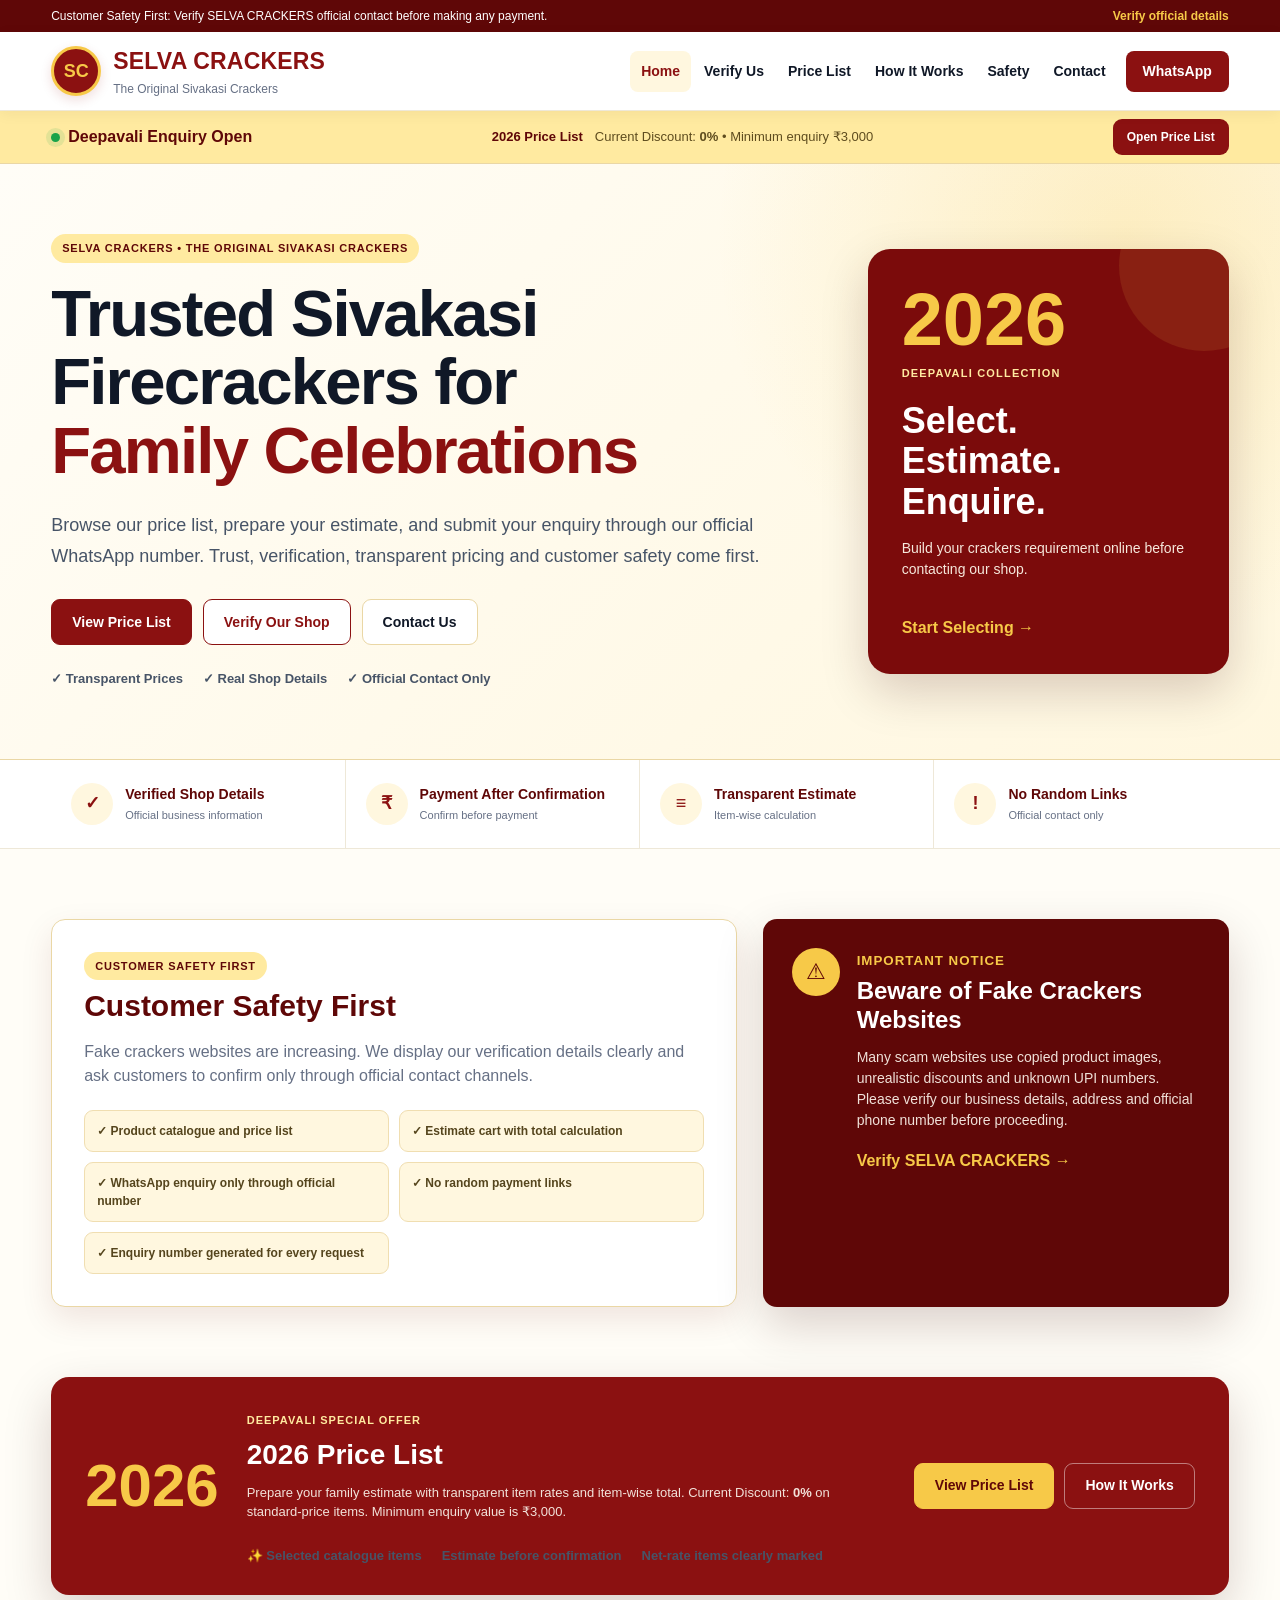
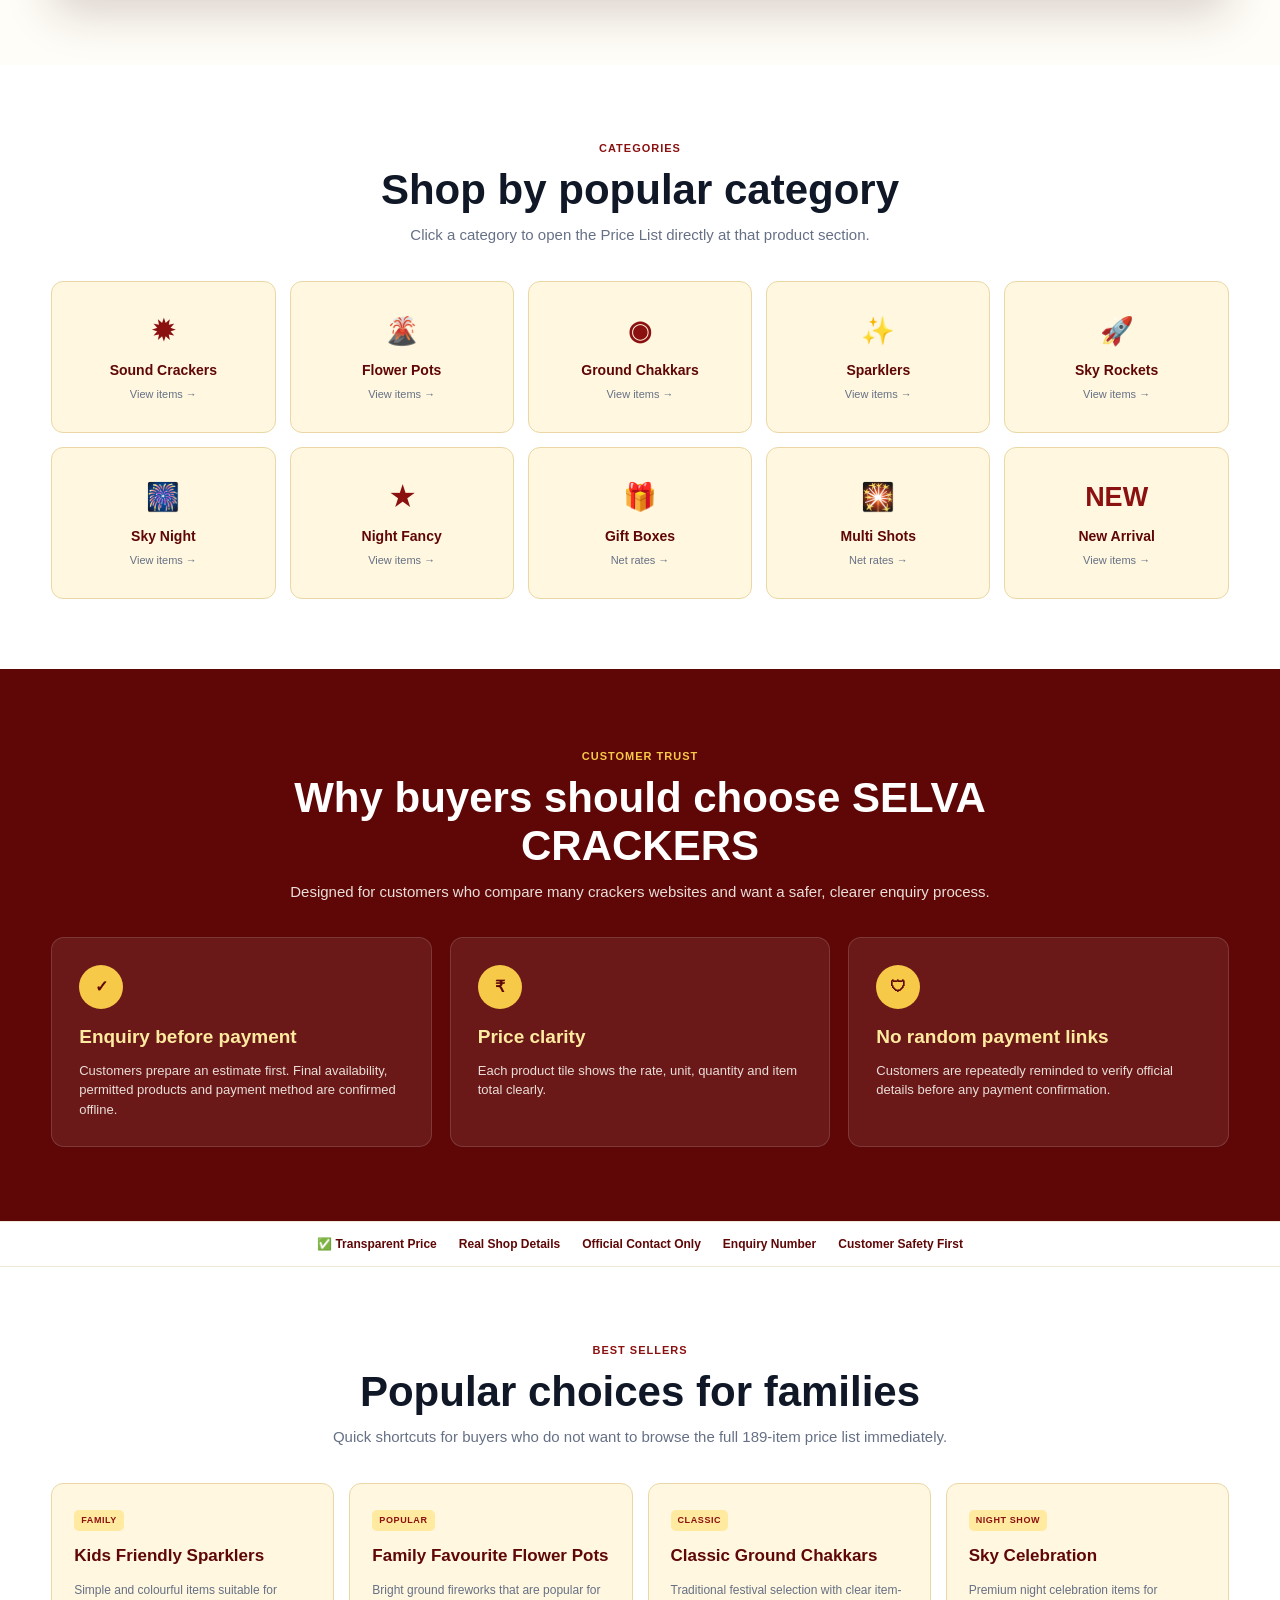
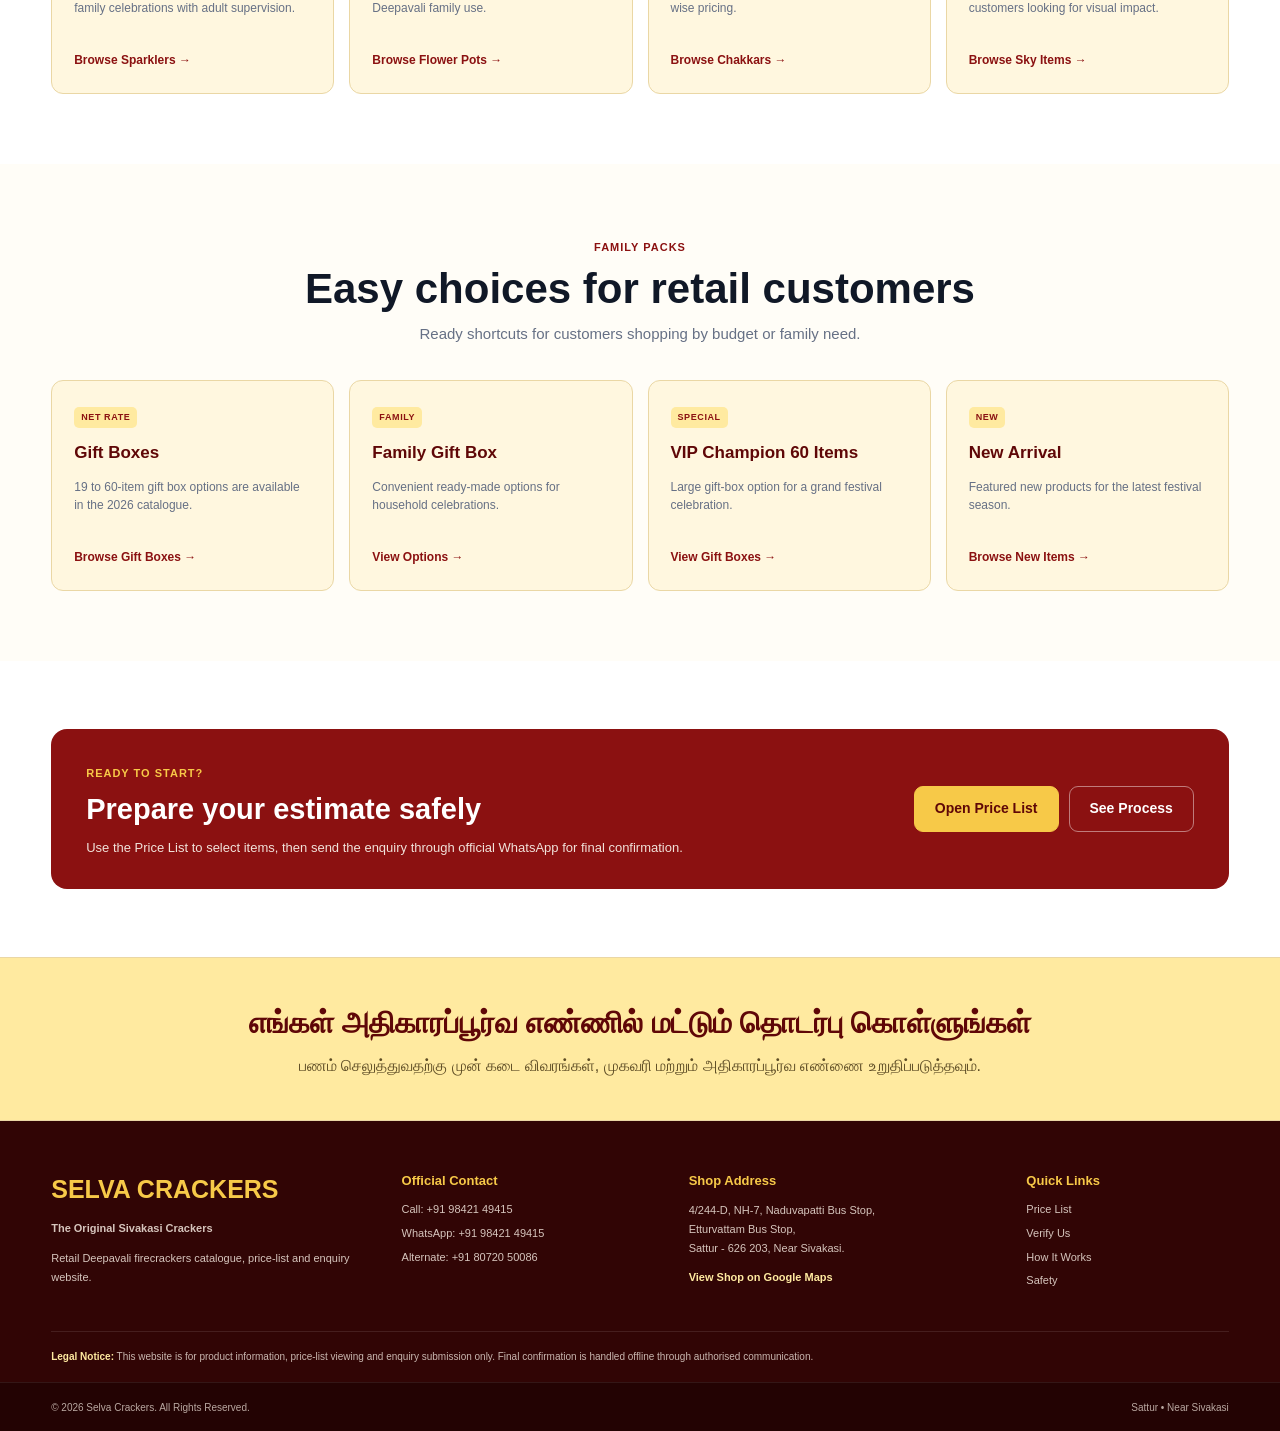
==== index.html @ d781101a "Deploy final Ramdev-parity discount-ready Selva Crackers website" ====
<!doctype html>
<html lang="en">
<head>
  <meta charset="utf-8">
  <meta name="viewport" content="width=device-width, initial-scale=1">
  <title>SELVA CRACKERS | Deepavali Firecrackers Enquiry</title>
  <meta name="description" content="Selva Crackers, Sattur near Sivakasi. Official 2026 crackers price list, estimate and WhatsApp enquiry.">
  <meta name="theme-color" content="#5f0707">
  <link rel="stylesheet" href="css/style.css?v=20260924-6">
  
</head>
<body>
<div class="safety-ribbon">
  <div class="container safety-ribbon-inner">
    <span>Customer Safety First: Verify SELVA CRACKERS official contact before making any payment.</span>
    <a href="verify.html">Verify official details</a>
  </div>
</div>
<header class="site-header">
  <div class="container header-inner">
    <a class="brand" href="index.html" aria-label="Selva Crackers home">
      <span class="brand-seal">SC</span>
      <span class="brand-copy"><strong>SELVA CRACKERS</strong><small>The Original Sivakasi Crackers</small></span>
    </a>
    <button class="menu-toggle" id="menuToggle" type="button" aria-label="Open navigation" aria-expanded="false">☰</button>
    <nav class="site-nav" id="siteNav">
      <a class="active" href="index.html">Home</a>
<a class="" href="verify.html">Verify Us</a>
<a class="" href="products.html">Price List</a>
<a class="" href="how-it-works.html">How It Works</a>
<a class="" href="safety.html">Safety</a>
<a class="" href="contact.html">Contact</a>
      <a class="nav-cta" href="https://wa.me/919842149415" target="_blank" rel="noopener">WhatsApp</a>
    </nav>
  </div>
</header>
<main>
<section class="offer-strip">
  <div class="container offer-strip-inner">
    <div><span class="live-dot"></span><strong>Deepavali Enquiry Open</strong></div>
    <div class="offer-strip-copy"><strong>2026 Price List</strong><span>Current Discount: <b data-site-discount>0%</b> • Minimum enquiry ₹3,000</span></div>
    <a class="small-btn" href="products.html">Open Price List</a>
  </div>
</section>

<section class="home-hero">
  <div class="container hero-grid">
    <div class="hero-copy">
      <span class="eyebrow">SELVA CRACKERS • THE ORIGINAL SIVAKASI CRACKERS</span>
      <h1>Trusted Sivakasi Firecrackers for <span>Family Celebrations</span></h1>
      <p>Browse our price list, prepare your estimate, and submit your enquiry through our official WhatsApp number. Trust, verification, transparent pricing and customer safety come first.</p>
      <div class="hero-actions"><a class="btn btn-primary" href="products.html">View Price List</a><a class="btn btn-outline" href="verify.html">Verify Our Shop</a><a class="btn btn-plain" href="contact.html">Contact Us</a></div>
      <div class="hero-points"><span>✓ Transparent Prices</span><span>✓ Real Shop Details</span><span>✓ Official Contact Only</span></div>
    </div>
    <aside class="hero-panel">
      <div class="hero-year">2026</div><span>DEEPAVALI COLLECTION</span><h2>Select.<br>Estimate.<br>Enquire.</h2>
      <p>Build your crackers requirement online before contacting our shop.</p><a href="products.html">Start Selecting →</a>
    </aside>
  </div>
</section>

<section class="trust-band"><div class="container trust-grid">
  <div class="trust-item"><span>✓</span><div><strong>Verified Shop Details</strong><small>Official business information</small></div></div>
  <div class="trust-item"><span>₹</span><div><strong>Payment After Confirmation</strong><small>Confirm before payment</small></div></div>
  <div class="trust-item"><span>≡</span><div><strong>Transparent Estimate</strong><small>Item-wise calculation</small></div></div>
  <div class="trust-item"><span>!</span><div><strong>No Random Links</strong><small>Official contact only</small></div></div>
</div></section>

<section class="section"><div class="container split-cards">
  <article class="info-card"><span class="section-label">CUSTOMER SAFETY FIRST</span><h2>Customer Safety First</h2>
    <p>Fake crackers websites are increasing. We display our verification details clearly and ask customers to confirm only through official contact channels.</p>
    <ul class="check-grid"><li>✓ Product catalogue and price list</li><li>✓ Estimate cart with total calculation</li><li>✓ WhatsApp enquiry only through official number</li><li>✓ No random payment links</li><li>✓ Enquiry number generated for every request</li></ul>
  </article>
  <article class="warning-card"><span class="warning-icon">⚠</span><div><small>IMPORTANT NOTICE</small><h3>Beware of Fake Crackers Websites</h3><p>Many scam websites use copied product images, unrealistic discounts and unknown UPI numbers. Please verify our business details, address and official phone number before proceeding.</p><a href="verify.html">Verify SELVA CRACKERS →</a></div></article>
</div></section>

<section class="promo-section"><div class="container promo-card">
  <div class="promo-year">2026</div><div><span>DEEPAVALI SPECIAL OFFER</span><h2>2026 Price List</h2><p>Prepare your family estimate with transparent item rates and item-wise total. Current Discount: <strong><span data-site-discount>0%</span></strong> on standard-price items. Minimum enquiry value is ₹3,000.</p><div class="hero-points"><span>✨ Selected catalogue items</span><span>Estimate before confirmation</span><span>Net-rate items clearly marked</span></div></div>
  <div class="inline-actions"><a class="btn btn-gold" href="products.html">View Price List</a><a class="btn btn-light-border" href="how-it-works.html">How It Works</a></div>
</div></section>

<section class="section white-section"><div class="container">
  <div class="section-heading"><span>Categories</span><h2>Shop by popular category</h2><p>Click a category to open the Price List directly at that product section.</p></div>
  <div class="category-grid">
    <a href="products.html?category=Sound%20Crackers"><i>✹</i><strong>Sound Crackers</strong><small>View items →</small></a>
    <a href="products.html?category=Flower%20Pots"><i>🌋</i><strong>Flower Pots</strong><small>View items →</small></a>
    <a href="products.html?category=Ground%20Chakkars"><i>◉</i><strong>Ground Chakkars</strong><small>View items →</small></a>
    <a href="products.html?category=Sparklers"><i>✨</i><strong>Sparklers</strong><small>View items →</small></a>
    <a href="products.html?category=Rocket"><i>🚀</i><strong>Sky Rockets</strong><small>View items →</small></a>
    <a href="products.html?category=Combo%20Aerial%20Shot"><i>🎆</i><strong>Sky Night</strong><small>View items →</small></a>
    <a href="products.html?category=Elite%20Series"><i>★</i><strong>Night Fancy</strong><small>View items →</small></a>
    <a href="products.html?category=Gift%20Box"><i>🎁</i><strong>Gift Boxes</strong><small>Net rates →</small></a>
    <a href="products.html?category=Fancy%20Multi%20Shots"><i>🎇</i><strong>Multi Shots</strong><small>Net rates →</small></a>
    <a href="products.html?category=New%20Version"><i>NEW</i><strong>New Arrival</strong><small>View items →</small></a>
  </div>
</div></section>

<section class="dark-section"><div class="container">
  <div class="section-heading light"><span>Customer Trust</span><h2>Why buyers should choose SELVA CRACKERS</h2><p>Designed for customers who compare many crackers websites and want a safer, clearer enquiry process.</p></div>
  <div class="three-grid">
    <article><b>✓</b><h3>Enquiry before payment</h3><p>Customers prepare an estimate first. Final availability, permitted products and payment method are confirmed offline.</p></article>
    <article><b>₹</b><h3>Price clarity</h3><p>Each product tile shows the rate, unit, quantity and item total clearly.</p></article>
    <article><b>🛡</b><h3>No random payment links</h3><p>Customers are repeatedly reminded to verify official details before any payment confirmation.</p></article>
  </div>
</div></section>

<section class="confidence-strip"><div class="container confidence-items"><span>✅ Transparent Price</span><span>Real Shop Details</span><span>Official Contact Only</span><span>Enquiry Number</span><span>Customer Safety First</span></div></section>

<section class="section white-section"><div class="container">
  <div class="section-heading"><span>Best Sellers</span><h2>Popular choices for families</h2><p>Quick shortcuts for buyers who do not want to browse the full 189-item price list immediately.</p></div>
  <div class="popular-grid">
    <a href="products.html?category=Sparklers"><small>FAMILY</small><h3>Kids Friendly Sparklers</h3><p>Simple and colourful items suitable for family celebrations with adult supervision.</p><strong>Browse Sparklers →</strong></a>
    <a href="products.html?category=Flower%20Pots"><small>POPULAR</small><h3>Family Favourite Flower Pots</h3><p>Bright ground fireworks that are popular for Deepavali family use.</p><strong>Browse Flower Pots →</strong></a>
    <a href="products.html?category=Ground%20Chakkars"><small>CLASSIC</small><h3>Classic Ground Chakkars</h3><p>Traditional festival selection with clear item-wise pricing.</p><strong>Browse Chakkars →</strong></a>
    <a href="products.html?category=Combo%20Aerial%20Shot"><small>NIGHT SHOW</small><h3>Sky Celebration</h3><p>Premium night celebration items for customers looking for visual impact.</p><strong>Browse Sky Items →</strong></a>
  </div>
</div></section>

<section class="section"><div class="container">
  <div class="section-heading"><span>Family Packs</span><h2>Easy choices for retail customers</h2><p>Ready shortcuts for customers shopping by budget or family need.</p></div>
  <div class="popular-grid">
    <a href="products.html?category=Gift%20Box"><small>NET RATE</small><h3>Gift Boxes</h3><p>19 to 60-item gift box options are available in the 2026 catalogue.</p><strong>Browse Gift Boxes →</strong></a>
    <a href="products.html?category=Gift%20Box"><small>FAMILY</small><h3>Family Gift Box</h3><p>Convenient ready-made options for household celebrations.</p><strong>View Options →</strong></a>
    <a href="products.html?category=Gift%20Box"><small>SPECIAL</small><h3>VIP Champion 60 Items</h3><p>Large gift-box option for a grand festival celebration.</p><strong>View Gift Boxes →</strong></a>
    <a href="products.html?category=New%20Version"><small>NEW</small><h3>New Arrival</h3><p>Featured new products for the latest festival season.</p><strong>Browse New Items →</strong></a>
  </div>
</div></section>

<section class="cta-section"><div class="container cta-card"><div><span>READY TO START?</span><h2>Prepare your estimate safely</h2><p>Use the Price List to select items, then send the enquiry through official WhatsApp for final confirmation.</p></div><div class="inline-actions"><a class="btn btn-gold" href="products.html">Open Price List</a><a class="btn btn-light-border" href="how-it-works.html">See Process</a></div></div></section>
<section class="tamil-band"><div class="container"><h2>எங்கள் அதிகாரப்பூர்வ எண்ணில் மட்டும் தொடர்பு கொள்ளுங்கள்</h2><p>பணம் செலுத்துவதற்கு முன் கடை விவரங்கள், முகவரி மற்றும் அதிகாரப்பூர்வ எண்ணை உறுதிப்படுத்தவும்.</p></div></section>
</main>
<footer class="site-footer" id="contact">
  <div class="container footer-grid">
    <div>
      <h3>SELVA CRACKERS</h3>
      <p class="footer-tagline">The Original Sivakasi Crackers</p>
      <p>Retail Deepavali firecrackers catalogue, price-list and enquiry website.</p>
    </div>
    <div>
      <h4>Official Contact</h4>
      <a href="tel:+919842149415">Call: +91 98421 49415</a>
      <a href="https://wa.me/919842149415" target="_blank" rel="noopener">WhatsApp: +91 98421 49415</a>
      <a href="tel:+918072050086">Alternate: +91 80720 50086</a>
    </div>
    <div>
      <h4>Shop Address</h4>
      <p>4/244-D, NH-7, Naduvapatti Bus Stop,<br>Etturvattam Bus Stop,<br>Sattur - 626 203, Near Sivakasi.</p>
      <a class="footer-map-link" href="https://maps.app.goo.gl/RDsrQhB2oiyEJXku6" target="_blank" rel="noopener">View Shop on Google Maps</a>
    </div>
    <div>
      <h4>Quick Links</h4>
      <a href="products.html">Price List</a>
      <a href="verify.html">Verify Us</a>
      <a href="how-it-works.html">How It Works</a>
      <a href="safety.html">Safety</a>
    </div>
  </div>
  <div class="container footer-legal"><strong>Legal Notice:</strong> This website is for product information, price-list viewing and enquiry submission only. Final confirmation is handled offline through authorised communication.</div>
  <div class="footer-bottom"><div class="container footer-bottom-inner"><span>© 2026 Selva Crackers. All Rights Reserved.</span><span>Sattur • Near Sivakasi</span></div></div>
</footer>

<script src="js/app.js?v=20260924-6"></script>
</body>
</html>
---- css/style.css ----
:root{
  --wine-950:#310505;--wine-900:#4a0606;--wine-800:#5f0707;--wine-700:#7b0b0b;--wine-600:#8b1111;--wine-500:#a31a1a;
  --gold-500:#f7c948;--gold-400:#ffd968;--gold-200:#ffeaa0;--cream-100:#fff7df;--cream-50:#fffdf7;
  --ink:#101827;--slate:#475467;--muted:#667085;--line:#ead7a5;--soft-line:#eee8d8;--white:#fff;
  --green:#166534;--amber:#9a5200;--danger:#b42318;
  --shadow:0 12px 32px rgba(95,7,7,.10);--shadow-strong:0 18px 48px rgba(49,5,5,.18);
  --radius:14px;
}
*{box-sizing:border-box}
html{scroll-behavior:smooth}
body{margin:0;font-family:Arial,Helvetica,sans-serif;background:var(--cream-50);color:var(--ink);line-height:1.5}
body.modal-open{overflow:hidden}
body.modal-open .mobile-cart-bar{display:none}
a{color:inherit}
button,input,select,textarea{font:inherit}
button{cursor:pointer}
img{max-width:100%}
.container{width:min(1180px,92%);margin-inline:auto}

/* safety ribbon + header */
.safety-ribbon{background:var(--wine-800);color:#fff;padding:7px 0;font-size:12px}
.safety-ribbon-inner{display:flex;align-items:center;justify-content:space-between;gap:20px}
.safety-ribbon a{color:var(--gold-500);font-weight:800;text-decoration:none;white-space:nowrap}
.site-header{position:sticky;top:0;z-index:1500;background:#fff;border-bottom:1px solid var(--soft-line);box-shadow:0 3px 14px rgba(49,5,5,.05)}
.header-inner{min-height:78px;display:flex;align-items:center;justify-content:space-between;gap:24px}
.brand{display:flex;align-items:center;gap:12px;text-decoration:none;min-width:235px}
.brand-seal{width:50px;height:50px;border-radius:50%;display:grid;place-items:center;background:var(--wine-600);color:var(--gold-500);border:3px solid var(--gold-500);font-weight:900;font-size:18px;box-shadow:0 4px 12px rgba(139,17,17,.14)}
.brand-copy{display:flex;flex-direction:column}
.brand-copy strong{font-size:23px;color:var(--wine-600);letter-spacing:.2px}
.brand-copy small{color:var(--muted);font-size:12px;margin-top:1px}
.site-nav{display:flex;align-items:center;gap:2px}
.site-nav>a{padding:10px 11px;border-radius:8px;text-decoration:none;font-size:14px;font-weight:800}
.site-nav>a:hover,.site-nav>a.active{color:var(--wine-600);background:var(--cream-100)}
.site-nav .nav-cta{margin-left:7px;background:var(--wine-600);color:#fff;padding-inline:17px}
.site-nav .nav-cta:hover{background:var(--wine-800);color:var(--gold-500)}
.menu-toggle{display:none;border:0;width:42px;height:42px;border-radius:8px;background:var(--wine-600);color:#fff;font-size:22px}

/* generic buttons */
.btn,.small-btn{display:inline-flex;align-items:center;justify-content:center;text-decoration:none;border-radius:9px;font-weight:900;transition:.18s ease}
.btn{min-height:46px;padding:0 20px;border:1px solid transparent;font-size:14px}
.small-btn{min-height:36px;padding:0 14px;background:var(--wine-600);color:#fff;font-size:12px}
.btn:hover,.small-btn:hover{transform:translateY(-1px)}
.btn-primary{background:var(--wine-600);color:#fff;border-color:var(--wine-600)}
.btn-primary:hover{background:var(--wine-800);border-color:var(--wine-800)}
.btn-outline{background:#fff;color:var(--wine-600);border-color:var(--wine-600)}
.btn-outline:hover{background:var(--wine-600);color:#fff}
.btn-plain{background:#fff;color:var(--ink);border-color:var(--line)}
.btn-gold{background:var(--gold-500);color:var(--wine-800);border-color:var(--gold-500)}
.btn-gold:hover{background:var(--gold-400)}
.btn-soft{background:var(--cream-100);color:var(--wine-800);border-color:var(--line)}
.btn-light-border{background:transparent;color:#fff;border-color:rgba(255,255,255,.45)}
.full-width{width:100%}
.btn:disabled,.requires-selection:disabled{opacity:.5;cursor:not-allowed;transform:none}

/* homepage */
.offer-strip{background:var(--gold-200);border-bottom:1px solid var(--line)}
.offer-strip-inner{min-height:52px;display:flex;align-items:center;justify-content:space-between;gap:20px}
.offer-strip-inner>div:first-child{display:flex;align-items:center;gap:8px;color:var(--wine-800)}
.live-dot{width:9px;height:9px;border-radius:50%;background:#18a34a;box-shadow:0 0 0 5px rgba(24,163,74,.12)}
.offer-strip-copy{display:flex;align-items:center;gap:12px;font-size:13px;color:#5e4c1e}
.offer-strip-copy strong{color:var(--wine-800)}
.home-hero{padding:70px 0;background:radial-gradient(circle at 88% 12%,rgba(247,201,72,.24),transparent 33%),linear-gradient(135deg,#fffdf7,#fff7df);border-bottom:1px solid var(--line)}
.hero-grid{display:grid;grid-template-columns:minmax(0,1.5fr) minmax(300px,.72fr);align-items:center;gap:64px}
.eyebrow,.section-label{display:inline-block;color:var(--wine-800);background:var(--gold-200);border-radius:999px;padding:6px 11px;font-size:11px;font-weight:900;letter-spacing:.8px;text-transform:uppercase}
.hero-copy h1{margin:17px 0 0;font-size:clamp(42px,5.1vw,68px);line-height:1.05;letter-spacing:-1.8px}
.hero-copy h1 span{display:block;color:var(--wine-600)}
.hero-copy>p{max-width:760px;font-size:18px;line-height:1.7;color:var(--slate);margin:25px 0 0}
.hero-actions{display:flex;flex-wrap:wrap;gap:11px;margin-top:28px}
.hero-points{display:flex;flex-wrap:wrap;gap:20px;margin-top:24px;color:var(--slate);font-size:13px;font-weight:700}
.hero-panel{background:var(--wine-700);color:#fff;padding:34px;border-radius:22px;box-shadow:var(--shadow-strong);position:relative;overflow:hidden}
.hero-panel:after{content:"";position:absolute;width:170px;height:170px;border-radius:50%;right:-60px;top:-68px;background:rgba(247,201,72,.11)}
.hero-year{color:var(--gold-500);font-size:74px;font-weight:900;line-height:1}
.hero-panel>span{display:block;color:var(--gold-200);font-size:11px;font-weight:900;letter-spacing:1.2px;margin-top:8px}
.hero-panel h2{font-size:36px;line-height:1.12;margin:20px 0 0}
.hero-panel p{font-size:14px;color:#f6e8dc;margin-top:16px}
.hero-panel a{display:inline-block;margin-top:22px;color:var(--gold-500);font-weight:900;text-decoration:none}
.trust-band{background:#fff;border-bottom:1px solid var(--soft-line)}
.trust-grid{display:grid;grid-template-columns:repeat(4,1fr)}
.trust-item{display:flex;align-items:center;gap:12px;padding:23px 20px;border-right:1px solid var(--soft-line)}
.trust-item:last-child{border-right:0}
.trust-item>span{width:42px;height:42px;display:grid;place-items:center;border-radius:50%;background:var(--cream-100);color:var(--wine-600);font-size:18px;font-weight:900;flex:0 0 42px}
.trust-item strong{display:block;color:var(--wine-800);font-size:14px}
.trust-item small{display:block;color:var(--muted);font-size:11px;margin-top:2px}

.section{padding:70px 0}
.white-section{background:#fff}
.section-heading{max-width:740px;margin:0 auto 34px;text-align:center}
.section-heading>span{color:var(--wine-600);font-size:11px;font-weight:900;letter-spacing:1px;text-transform:uppercase}
.section-heading h2{font-size:clamp(30px,4vw,42px);line-height:1.15;margin:7px 0 0}
.section-heading p{color:var(--muted);font-size:15px;margin:10px 0 0}
.section-heading.light h2{color:#fff}
.section-heading.light>span{color:var(--gold-500)}
.section-heading.light p{color:#eaded8}
.split-cards,.verify-layout,.contact-grid{display:grid;grid-template-columns:1.25fr .85fr;gap:26px;align-items:stretch}
.info-card,.official-card,.map-card{background:#fff;border:1px solid var(--line);border-radius:var(--radius);padding:32px;box-shadow:var(--shadow)}
.info-card h2,.official-card h2,.map-card h2{color:var(--wine-800);font-size:30px;line-height:1.18;margin:8px 0}
.info-card>p,.map-card>p{color:var(--muted)}
.check-grid{list-style:none;padding:0;margin:22px 0 0;display:grid;grid-template-columns:repeat(2,1fr);gap:10px}
.check-grid li{background:var(--cream-100);border:1px solid #f0deb1;border-radius:9px;padding:11px 12px;color:#55451d;font-size:12px;font-weight:700}
.warning-card{background:var(--wine-800);color:#fff;border-radius:var(--radius);padding:29px;display:flex;gap:17px;box-shadow:var(--shadow-strong)}
.warning-icon{width:48px;height:48px;display:grid;place-items:center;border-radius:50%;background:var(--gold-500);color:var(--wine-800);font-size:22px;flex:0 0 48px}
.warning-card small{color:var(--gold-500);font-weight:900;letter-spacing:1px}
.warning-card h3{font-size:24px;line-height:1.2;margin:5px 0 0}
.warning-card p{color:#f0e1d9;font-size:14px;margin:13px 0 0}
.warning-card a{display:inline-block;color:var(--gold-500);font-weight:900;text-decoration:none;margin-top:18px}
.promo-section{padding:0 0 70px}
.promo-card{background:var(--wine-600);color:#fff;border-radius:18px;padding:30px 34px;display:grid;grid-template-columns:auto 1fr auto;align-items:center;gap:28px;box-shadow:var(--shadow-strong)}
.promo-year{font-size:60px;color:var(--gold-500);font-weight:900;line-height:1}
.promo-card>div:nth-child(2)>span{color:var(--gold-200);font-size:11px;font-weight:900;letter-spacing:1px}
.promo-card h2{font-size:28px;margin:3px 0 0}
.promo-card p{font-size:13px;color:#f2e2da;margin:7px 0 0}
.category-grid{display:grid;grid-template-columns:repeat(5,1fr);gap:14px}
.category-grid>a{min-height:152px;border:1px solid var(--line);border-radius:12px;background:var(--cream-100);text-decoration:none;display:flex;flex-direction:column;align-items:center;justify-content:center;text-align:center;padding:16px;transition:.18s ease}
.category-grid>a:hover{background:#fff;border-color:var(--wine-600);transform:translateY(-3px);box-shadow:var(--shadow)}
.category-grid i{font-style:normal;font-size:27px;color:var(--wine-600);font-weight:900}
.category-grid strong{color:var(--wine-800);font-size:14px;margin-top:8px}
.category-grid small{color:var(--muted);font-size:11px;margin-top:5px}
.dark-section{padding:74px 0;background:var(--wine-800);color:#fff}
.three-grid{display:grid;grid-template-columns:repeat(3,1fr);gap:18px}
.three-grid article{border:1px solid rgba(255,255,255,.14);background:rgba(255,255,255,.07);border-radius:13px;padding:27px}
.three-grid article>b{width:44px;height:44px;display:grid;place-items:center;border-radius:50%;background:var(--gold-500);color:var(--wine-800);margin-bottom:14px}
.three-grid h3{color:var(--gold-200);margin:0;font-size:19px}
.three-grid p{color:#eaded8;font-size:13px;margin:9px 0 0}
.three-grid.light-cards article{background:#fff;border-color:var(--line);box-shadow:var(--shadow)}
.three-grid.light-cards h3{color:var(--wine-800)}
.three-grid.light-cards p{color:var(--muted)}
.popular-grid{display:grid;grid-template-columns:repeat(4,1fr);gap:15px}
.popular-grid>a{background:var(--cream-100);border:1px solid var(--line);border-radius:12px;padding:22px;text-decoration:none;transition:.18s ease}
.popular-grid>a:hover{background:#fff;border-color:var(--wine-600);transform:translateY(-2px);box-shadow:var(--shadow)}
.popular-grid small{display:inline-block;background:var(--gold-200);color:var(--wine-600);padding:4px 7px;border-radius:5px;font-size:9px;font-weight:900;letter-spacing:.6px}
.popular-grid h3{color:var(--wine-800);font-size:17px;margin:12px 0 0}
.popular-grid p{color:var(--muted);font-size:12px;min-height:54px}
.popular-grid strong{color:var(--wine-600);font-size:12px}
.cta-section{padding:68px 0;background:#fff}
.cta-card{background:var(--wine-600);color:#fff;border-radius:16px;padding:31px 35px;display:flex;align-items:center;justify-content:space-between;gap:28px}
.cta-card>div>span{color:var(--gold-500);font-size:11px;font-weight:900;letter-spacing:1px}
.cta-card h2{font-size:29px;margin:4px 0 0}
.cta-card p{color:#f1e2da;font-size:13px;margin:7px 0 0}
.tamil-band{padding:42px 0;text-align:center;background:var(--gold-200);border-block:1px solid var(--line)}
.tamil-band h2{color:var(--wine-800);font-size:clamp(21px,3vw,30px);margin:0}
.tamil-band p{max-width:760px;margin:9px auto 0;color:#5e4d25}

/* page hero + utility pages */
.page-hero{background:linear-gradient(135deg,#fffdf7,#fff3c9);border-bottom:1px solid var(--line)}
.page-hero.compact{padding:45px 0}
.page-hero h1{font-size:46px;line-height:1.1;margin:12px 0 0;color:var(--ink)}
.page-hero p{max-width:820px;color:var(--slate);font-size:16px;margin:12px 0 0}
.steps-grid{display:grid;grid-template-columns:repeat(4,1fr);gap:15px}
.steps-grid.five{grid-template-columns:repeat(5,1fr)}
.steps-grid article{background:#fff;border:1px solid var(--line);border-radius:12px;padding:22px;box-shadow:0 5px 14px rgba(95,7,7,.05)}
.steps-grid b{width:42px;height:42px;display:grid;place-items:center;border-radius:50%;background:var(--wine-600);color:var(--gold-500)}
.steps-grid h3{color:var(--wine-800);font-size:17px;margin:14px 0 0}
.steps-grid p{color:var(--muted);font-size:12px;margin:7px 0 0}
.after-grid{display:grid;grid-template-columns:repeat(5,1fr);gap:12px}
.after-grid>div{background:#fff;border:1px solid var(--line);border-radius:12px;padding:20px;text-align:center}
.after-grid b{display:block;color:var(--gold-500);font-size:26px}
.after-grid span{display:block;color:var(--wine-800);font-weight:800;font-size:13px;margin-top:6px}
.inline-actions{display:flex;gap:10px;flex-wrap:wrap}
.official-card dl{margin:20px 0 0}
.official-card dl>div{display:grid;grid-template-columns:130px 1fr;gap:15px;padding:11px 0;border-bottom:1px solid var(--soft-line)}
.official-card dt{font-weight:900;color:var(--wine-800);font-size:12px}
.official-card dd{margin:0;color:var(--slate);font-size:13px}
.official-card dd a{color:var(--wine-600);font-weight:700;text-decoration:none}
.photo-placeholder-grid{display:grid;grid-template-columns:repeat(5,1fr);gap:12px}
.photo-placeholder-grid>div{aspect-ratio:1.2/1;border:1px dashed #c9ab62;background:var(--cream-100);border-radius:12px;display:flex;flex-direction:column;align-items:center;justify-content:center;text-align:center;padding:15px;color:var(--wine-800);font-weight:800;font-size:13px}
.photo-placeholder-grid small{display:block;color:var(--muted);font-weight:400;margin-top:5px}
.large-check-list{list-style:none;padding:0;margin:22px 0 0;display:grid;gap:10px}
.large-check-list li{padding:12px 14px;background:var(--cream-100);border:1px solid var(--line);border-radius:9px;color:#5c4b24;font-weight:700;font-size:13px}
.large-check-list li:before{content:"✓";color:var(--green);font-weight:900;margin-right:8px}
.map-card{display:flex;flex-direction:column;align-items:flex-start;justify-content:center}

/* product page */
.products-intro-section{padding-bottom:30px}
.offer-summary-card{background:#fff;border:1px solid var(--line);border-radius:14px;padding:24px;box-shadow:var(--shadow);display:grid;grid-template-columns:1.3fr 1fr auto;gap:24px;align-items:center}
.offer-summary-card h2{color:var(--wine-800);font-size:27px;margin:6px 0}
.offer-summary-card p{color:var(--muted);font-size:13px;margin:0}
.offer-summary-points{display:grid;gap:5px;color:var(--slate);font-size:12px;font-weight:700}
.catalogue-section{padding:0 0 70px}
.catalogue-toolbar{display:grid;grid-template-columns:1fr 220px auto;gap:12px;background:#fff;border:1px solid var(--line);border-radius:12px;padding:13px;box-shadow:var(--shadow)}
.search-box{position:relative}
.search-box>span{position:absolute;left:14px;top:50%;transform:translateY(-50%);color:var(--muted)}
.search-box input,#categorySelect{width:100%;height:46px;border:1px solid #d8d4c9;border-radius:8px;background:#fff;outline:0}
.search-box input{padding:0 14px 0 40px}
#categorySelect{padding:0 11px}
.search-box input:focus,#categorySelect:focus{border-color:var(--wine-600);box-shadow:0 0 0 3px rgba(139,17,17,.08)}
.view-toggle{display:flex;border:1px solid #d8d4c9;border-radius:8px;overflow:hidden}
.view-toggle button{border:0;background:#fff;color:var(--muted);padding:0 13px;font-size:12px;font-weight:900;min-width:88px}
.view-toggle button+button{border-left:1px solid #d8d4c9}
.view-toggle button.active{background:var(--wine-600);color:#fff}
.catalogue-note{margin:12px 0 16px;background:var(--gold-200);border:1px solid var(--line);border-radius:8px;padding:9px 12px;color:#624f20;font-size:12px}
.catalogue-layout{display:grid;grid-template-columns:minmax(0,1fr) 330px;gap:18px;align-items:start}
.product-window,.estimate-card{background:#fff;border:1px solid var(--line);border-radius:14px;box-shadow:var(--shadow)}
.product-window{overflow:hidden}
.product-window-head{min-height:58px;padding:10px 16px;display:flex;align-items:center;justify-content:space-between;border-bottom:1px solid var(--soft-line);background:#fffdf7}
.product-window-head strong{display:block;color:var(--wine-800);font-size:15px}
.product-window-head small{display:block;color:var(--muted);font-size:11px}
.link-button{border:0;background:transparent;color:var(--wine-600);font-size:11px;font-weight:900}
.product-scroll{height:min(70vh,760px);min-height:520px;overflow:auto;padding:14px;background:#fffdf7;scrollbar-color:#c9ab62 #fff7df}
.tile-category-heading{margin:3px 0 10px;padding:10px 12px;background:var(--wine-800);color:#fff;border-radius:9px;display:flex;align-items:center;justify-content:space-between;scroll-margin-top:15px}
.tile-category-heading.selected-category{outline:3px solid var(--gold-500);outline-offset:2px}
.tile-category-heading span{font-size:14px;font-weight:900}
.tile-category-heading small{color:var(--gold-200);font-size:10px}
.product-tile-grid{display:grid;grid-template-columns:repeat(2,minmax(0,1fr));gap:11px;margin-bottom:18px}
.product-tile{background:#fff;border:1px solid #e8ddc0;border-radius:11px;padding:15px;min-width:0;transition:.16s ease}
.product-tile:hover{border-color:#d5b865;box-shadow:0 6px 18px rgba(95,7,7,.07)}
.tile-topline{display:flex;justify-content:space-between;align-items:center;gap:8px}
.serial-chip,.tag{display:inline-flex;align-items:center;min-height:23px;border-radius:999px;padding:0 8px;font-size:9px;font-weight:900}
.serial-chip{background:var(--cream-100);border:1px solid var(--line);color:var(--wine-600)}
.tag{background:var(--gold-200);color:var(--wine-800)}
.tag-net{background:var(--wine-600);color:var(--gold-500)}
.product-tile h3{font-size:15px;line-height:1.3;color:var(--ink);margin:10px 0 0;min-height:39px}
.product-tamil{font-size:11px;color:var(--muted);margin-top:4px;min-height:30px}
.product-meta{display:flex;flex-wrap:wrap;gap:6px;margin-top:9px}
.product-meta span{background:#f9f7f1;border:1px solid #ece5d4;border-radius:6px;padding:4px 6px;color:var(--slate);font-size:9px;font-weight:700}
.price-line{display:flex;justify-content:space-between;align-items:end;gap:10px;border-top:1px solid var(--soft-line);margin-top:11px;padding-top:10px}
.price-block small,.tile-total small,.list-price small,.list-total small{display:block;color:var(--muted);font-size:9px}
.price-block strong{color:var(--wine-600);font-size:21px}
.tile-total{text-align:right}
.tile-total strong,.list-total strong{color:var(--green);font-size:14px}
.tile-qty-row{display:flex;align-items:center;justify-content:space-between;gap:10px;margin-top:12px}
.qty-control{display:grid;grid-template-columns:34px 48px 34px;gap:4px;align-items:center}
.qty-control button{height:34px;border:0;border-radius:6px;background:var(--wine-600);color:#fff;font-size:17px;font-weight:900}
.qty-control button:hover{background:var(--wine-800)}
.qty-input{width:48px;height:34px;border:1px solid var(--line);border-radius:6px;background:var(--cream-100);text-align:center;font-weight:900;outline:0}
.qty-input::-webkit-inner-spin-button,.qty-input::-webkit-outer-spin-button{-webkit-appearance:none;margin:0}
.unavailable-note{margin-top:11px;border:1px solid #f4c56f;background:#fff0d1;color:#8d4b00;border-radius:7px;padding:7px 9px;font-size:10px;font-weight:800}
.product-list-group{display:grid;gap:7px;margin-bottom:17px}
.product-list-row{display:grid;grid-template-columns:minmax(260px,1.4fr) 100px 145px 110px;gap:12px;align-items:center;background:#fff;border:1px solid #e8ddc0;border-radius:9px;padding:10px 12px}
.list-main-title{display:flex;gap:8px;align-items:center}
.list-main-title strong{font-size:13px}
.list-main small{display:block;color:var(--muted);font-size:10px;margin:3px 0 0}
.list-meta{display:flex;flex-wrap:wrap;gap:5px;margin-top:5px}
.list-meta span{font-size:9px;color:var(--slate)}
.list-price strong{color:var(--wine-600);font-size:17px}
.list-qty .qty-control{grid-template-columns:31px 43px 31px}
.list-qty .qty-control button,.list-qty .qty-input{height:31px}
.list-qty .qty-input{width:43px}
.empty-results{padding:50px 20px;text-align:center;color:var(--muted)}
.estimate-card{position:sticky;top:100px;padding:18px}
.estimate-card-head>span{color:var(--wine-600);font-size:10px;font-weight:900;letter-spacing:.8px}
.estimate-card-head h2{font-size:24px;color:var(--wine-800);margin:3px 0 0}
.empty-state{margin:15px 0;background:var(--cream-100);border:1px dashed #d5b865;border-radius:8px;padding:18px;text-align:center;color:var(--muted);font-size:12px}
.selected-list{max-height:290px;overflow:auto;margin:13px 0}
.summary-line{display:grid;grid-template-columns:1fr auto;gap:10px;border-bottom:1px solid var(--soft-line);padding:8px 0;font-size:11px}
.summary-line span{color:var(--slate)}
.summary-line strong{color:var(--green)}
.estimate-metrics{display:grid;grid-template-columns:1fr 1.3fr;gap:8px;border-top:1px solid var(--soft-line);padding-top:12px;margin-top:12px}
.estimate-metrics>div{background:var(--cream-100);border:1px solid var(--line);border-radius:8px;padding:10px}
.estimate-metrics small{display:block;color:var(--muted);font-size:9px}
.estimate-metrics strong{display:block;color:var(--wine-800);font-size:20px;margin-top:1px}
.minimum-status{margin:10px 0 12px;border-radius:7px;padding:8px 9px;font-size:10px}
.minimum-status.info{background:#f4f5f7;color:#475467}
.minimum-status.warning{background:#fff0d1;color:#8d4b00}
.minimum-status.success{background:#eaf7ed;color:var(--green)}
.estimate-card .btn+.btn{margin-top:8px}

/* customer form */
.customer-section{background:#fff}
.customer-layout{display:grid;grid-template-columns:minmax(0,1.5fr) 370px;gap:22px;align-items:start}
.customer-form{background:var(--cream-50);border:1px solid var(--line);border-radius:14px;padding:23px;box-shadow:var(--shadow)}
.field-grid{display:grid;grid-template-columns:repeat(2,1fr);gap:16px}
.customer-form label{display:block;position:relative}
.customer-form label>span{display:block;color:var(--wine-800);font-size:11px;font-weight:900;margin-bottom:6px}
.customer-form input,.customer-form textarea{width:100%;border:1px solid #d9d4c8;border-radius:8px;background:#fff;padding:10px 11px;outline:0}
.customer-form input{height:43px}
.customer-form input:focus,.customer-form textarea:focus{border-color:var(--wine-600);box-shadow:0 0 0 3px rgba(139,17,17,.08)}
.customer-form label small{display:block;color:var(--muted);font-size:9px;margin-top:5px}
.full-field{margin-top:16px}
.suggestion-box{position:absolute;left:0;right:0;top:70px;z-index:20;background:#fff;border:1px solid var(--line);border-radius:8px;box-shadow:var(--shadow);display:none;max-height:220px;overflow:auto}
.suggestion-box.open{display:block}
.suggestion-box button{display:block;width:100%;border:0;background:#fff;text-align:left;padding:9px 11px;font-size:11px}
.suggestion-box button:hover{background:var(--cream-100)}
.enquiry-final-card{background:var(--wine-800);color:#fff;border-radius:14px;padding:23px;box-shadow:var(--shadow-strong);position:sticky;top:100px}
.enquiry-final-card h3{font-size:23px;margin:5px 0}
.final-total{display:flex;justify-content:space-between;align-items:end;border-block:1px solid rgba(255,255,255,.14);padding:14px 0;margin:13px 0}
.final-total span{font-size:11px;color:#eaded8}
.final-total strong{font-size:26px;color:var(--gold-500)}
.enquiry-final-card>p{font-size:11px;color:#eaded8}
.enquiry-final-card .btn-primary{background:var(--gold-500);color:var(--wine-800);border-color:var(--gold-500);margin-top:12px}
.download-grid{display:grid;grid-template-columns:1fr 1fr;gap:7px;margin-top:9px}
.download-grid .btn{min-height:38px;padding:0 8px;font-size:9px}
.reset-button{width:100%;margin-top:9px;border:1px solid rgba(255,255,255,.35);background:transparent;color:#fff;border-radius:7px;min-height:38px;font-weight:800;font-size:10px}
.browser-note{display:block;color:#d8c8c0;font-size:9px;margin-top:10px;line-height:1.45}

/* sticky mobile cart + estimate modal */
.mobile-cart-bar{position:fixed;left:50%;bottom:10px;transform:translateX(-50%);width:min(900px,calc(100% - 24px));z-index:3000;background:var(--wine-800);color:#fff;border:2px solid var(--gold-500);border-radius:12px;box-shadow:0 15px 40px rgba(0,0,0,.25);padding:10px 12px;display:flex;align-items:center;justify-content:space-between;gap:14px}
.mobile-cart-bar span{font-weight:800;font-size:13px;color:var(--gold-500)}
.mobile-cart-bar button{border:0;background:var(--gold-500);color:var(--wine-800);border-radius:7px;min-height:38px;padding:0 15px;font-size:11px;font-weight:900}
.modal{position:fixed;inset:0;background:rgba(24,5,5,.64);backdrop-filter:blur(3px);display:grid;place-items:center;padding:18px;z-index:5000;opacity:0;visibility:hidden;transition:.2s ease}
.modal.open{opacity:1;visibility:visible}
.modal-dialog{width:min(700px,100%);max-height:90vh;overflow:auto;background:#fff;border-radius:15px;box-shadow:var(--shadow-strong);padding:24px;position:relative}
.modal-close{position:absolute;right:15px;top:15px;width:38px;height:38px;border:0;border-radius:50%;background:var(--wine-800);color:#fff;font-size:24px}
.estimate-modal-dialog h2{color:var(--wine-800);font-size:28px;margin:8px 0 0}
.modal-subtitle{color:var(--muted);font-size:12px;margin:2px 0 14px}
.estimate-modal-items{display:grid;gap:8px;max-height:50vh;overflow:auto}
.estimate-modal-line{display:grid;grid-template-columns:1fr auto;gap:12px;border:1px solid var(--line);border-radius:9px;padding:10px;background:var(--cream-50)}
.estimate-modal-line strong{display:block;font-size:12px}
.estimate-modal-line small{display:block;color:var(--muted);font-size:9px;margin-top:2px}
.estimate-modal-line .line-amount{text-align:right;color:var(--green);font-weight:900;font-size:12px}
.estimate-modal-line .line-amount span{display:block;color:var(--muted);font-size:9px;font-weight:400}
.modal-totals{display:flex;justify-content:space-between;gap:12px;background:var(--gold-200);border:1px solid var(--line);border-radius:9px;padding:12px 14px;margin-top:12px}
.modal-totals span{font-size:10px;color:#5a471a}
.modal-totals strong{display:block;color:var(--wine-800);font-size:18px}
.modal-note{margin-top:10px;border:1px dashed #ef9b40;background:var(--cream-100);border-radius:8px;padding:9px 11px;color:#624a1d;font-size:10px}
.modal-actions{display:flex;justify-content:flex-end;gap:8px;margin-top:13px}

/* footer */
.site-footer{background:var(--wine-950);color:#fff;padding-top:50px}
.footer-grid{display:grid;grid-template-columns:1.25fr 1fr 1.2fr .8fr;gap:34px;padding-bottom:34px}
.site-footer h3{color:var(--gold-500);font-size:25px;margin:0}
.site-footer h4{color:var(--gold-500);font-size:13px;margin:0 0 10px}
.footer-tagline{color:var(--gold-200);font-weight:800}
.site-footer p,.site-footer a{color:#d6c5bd;font-size:11px;line-height:1.7}
.site-footer a{display:block;text-decoration:none;margin-bottom:5px}
.site-footer a:hover{color:var(--gold-500)}
.footer-legal{border-top:1px solid rgba(255,255,255,.1);padding:17px 0;color:#c9b7b0;font-size:10px;line-height:1.6}
.footer-legal strong{color:var(--gold-200)}
.footer-bottom{background:#230303;border-top:1px solid rgba(255,255,255,.08)}
.footer-bottom-inner{min-height:48px;display:flex;align-items:center;justify-content:space-between;color:#b9a8a1;font-size:10px}

/* responsive */
@media(max-width:1100px){
  .site-nav>a{font-size:12px;padding-inline:7px}.hero-grid{gap:36px}.trust-grid{grid-template-columns:repeat(2,1fr)}.trust-item:nth-child(2){border-right:0}
  .category-grid{grid-template-columns:repeat(3,1fr)}.catalogue-layout{grid-template-columns:minmax(0,1fr) 300px}.product-tile-grid{grid-template-columns:1fr}
  .steps-grid.five{grid-template-columns:repeat(3,1fr)}.photo-placeholder-grid{grid-template-columns:repeat(3,1fr)}.footer-grid{grid-template-columns:repeat(2,1fr)}
}
@media(max-width:850px){
  body{padding-bottom:70px}
  .menu-toggle{display:block}.site-nav{display:none;position:absolute;left:3%;right:3%;top:79px;background:#fff;border:1px solid var(--line);border-radius:10px;box-shadow:var(--shadow-strong);padding:9px;flex-direction:column;align-items:stretch}
  .site-nav.open{display:flex}.site-nav>a{font-size:13px;padding:11px}.site-nav .nav-cta{margin:5px 0 0}
  .hero-grid,.split-cards,.verify-layout,.contact-grid{grid-template-columns:1fr}.hero-copy h1{font-size:48px}.offer-summary-card{grid-template-columns:1fr}.catalogue-toolbar{grid-template-columns:1fr}
  .catalogue-layout{grid-template-columns:1fr}.estimate-card{position:static}.product-scroll{height:auto;max-height:none;min-height:0}.customer-layout{grid-template-columns:1fr}.enquiry-final-card{position:static}
  .three-grid{grid-template-columns:1fr}.popular-grid{grid-template-columns:repeat(2,1fr)}.steps-grid,.steps-grid.five{grid-template-columns:repeat(2,1fr)}.after-grid{grid-template-columns:repeat(2,1fr)}
  .footer-grid{grid-template-columns:repeat(2,1fr)}
}
@media(max-width:600px){
  .container{width:min(94%,680px)}.safety-ribbon-inner{align-items:flex-start}.safety-ribbon a{font-size:10px}.header-inner{min-height:68px}.site-nav{top:69px}
  .brand{min-width:0}.brand-seal{width:42px;height:42px;font-size:15px}.brand-copy strong{font-size:18px}.brand-copy small{font-size:9px}
  .offer-strip-inner{padding:8px 0;flex-wrap:wrap}.offer-strip-copy{order:3;width:100%;font-size:10px}.home-hero{padding:45px 0}.hero-copy h1{font-size:38px;letter-spacing:-1px}.hero-copy>p{font-size:15px}
  .hero-actions{flex-direction:column}.hero-actions .btn{width:100%}.hero-points{flex-direction:column;gap:6px}.hero-panel{padding:25px}.hero-year{font-size:58px}
  .trust-grid{grid-template-columns:1fr}.trust-item{border-right:0;border-bottom:1px solid var(--soft-line);padding:14px 2px}
  .section{padding:48px 0}.check-grid{grid-template-columns:1fr}.promo-card{grid-template-columns:1fr;padding:24px}.promo-year{font-size:48px}.category-grid{grid-template-columns:repeat(2,1fr);gap:9px}.category-grid>a{min-height:126px;padding:10px}
  .popular-grid{grid-template-columns:1fr}.cta-card{flex-direction:column;align-items:flex-start;padding:24px}.cta-card .btn{width:100%}.page-hero.compact{padding:35px 0}.page-hero h1{font-size:36px}
  .steps-grid,.steps-grid.five,.after-grid{grid-template-columns:1fr}.photo-placeholder-grid{grid-template-columns:repeat(2,1fr)}.official-card dl>div{grid-template-columns:1fr;gap:3px}
  .catalogue-section{padding-bottom:45px}.view-toggle{height:43px}.view-toggle button{flex:1}.product-scroll{padding:9px}.product-tile-grid{gap:8px}.product-tile{padding:13px}.product-tile h3{min-height:auto}.product-tamil{min-height:auto}
  .product-list-row{grid-template-columns:1fr 90px;gap:8px}.list-main{grid-column:1/-1}.list-qty{grid-column:1}.list-total{grid-column:2;align-self:center;text-align:right}.list-price{display:none}
  .field-grid{grid-template-columns:1fr}.download-grid{grid-template-columns:1fr}.footer-grid{grid-template-columns:1fr}.footer-bottom-inner{flex-direction:column;justify-content:center;gap:2px;text-align:center;padding:9px 0}
  .mobile-cart-bar{bottom:7px;width:calc(100% - 14px);padding:8px 9px}.mobile-cart-bar span{font-size:11px}.mobile-cart-bar button{min-height:36px;padding-inline:10px;font-size:10px}
  .modal{padding:8px;align-items:end}.modal-dialog{max-height:92vh;border-radius:14px 14px 0 0;padding:18px}.modal-actions{display:grid;grid-template-columns:1fr 1fr}.modal-actions .btn{padding-inline:8px;font-size:10px}
}

/* Ramdev-parity confidence strip */
.confidence-strip{background:#fff;border-top:1px solid var(--soft-line);border-bottom:1px solid var(--soft-line);padding:13px 0}
.confidence-items{display:flex;flex-wrap:wrap;align-items:center;justify-content:center;gap:10px 22px;color:var(--wine-800);font-size:12px;font-weight:900}
.footer-map-link{color:var(--gold-200)!important;font-weight:800}
@media(max-width:600px){.confidence-items{justify-content:flex-start;gap:8px 14px;font-size:10px}}


/* Discount-ready pricing (global percentage currently 0%) */
.tag-discount{background:#fff2b8;color:var(--wine-800)}
.discount-price-line{display:grid;grid-template-columns:1fr auto 1fr auto;align-items:end;gap:10px}
.discount-block,.net-price-block{min-width:0}
.discount-block small,.net-price-block small{display:block;color:var(--muted);font-size:9px}
.discount-block strong{color:var(--amber);font-size:14px}
.net-price-block strong{color:var(--green);font-size:18px}
.discount-metrics{grid-template-columns:repeat(2,1fr)}
.final-discount-summary{display:grid;grid-template-columns:1fr 1fr;gap:8px;border-top:1px solid rgba(255,255,255,.14);padding-top:12px;margin-top:12px}
.final-discount-summary div{background:rgba(255,255,255,.06);border-radius:8px;padding:9px}
.final-discount-summary span{display:block;color:#eaded8;font-size:10px}
.final-discount-summary strong{display:block;color:var(--gold-500);font-size:16px;margin-top:2px}
.modal-totals-four{display:grid;grid-template-columns:repeat(2,1fr)}
.modal-totals-four b{font-weight:900;color:var(--wine-800)}
@media(max-width:600px){
  .discount-price-line{grid-template-columns:1fr 1fr;gap:8px}
  .tile-total{text-align:left}
  .discount-metrics{grid-template-columns:repeat(2,1fr)}
  .modal-totals-four{grid-template-columns:1fr 1fr}
}
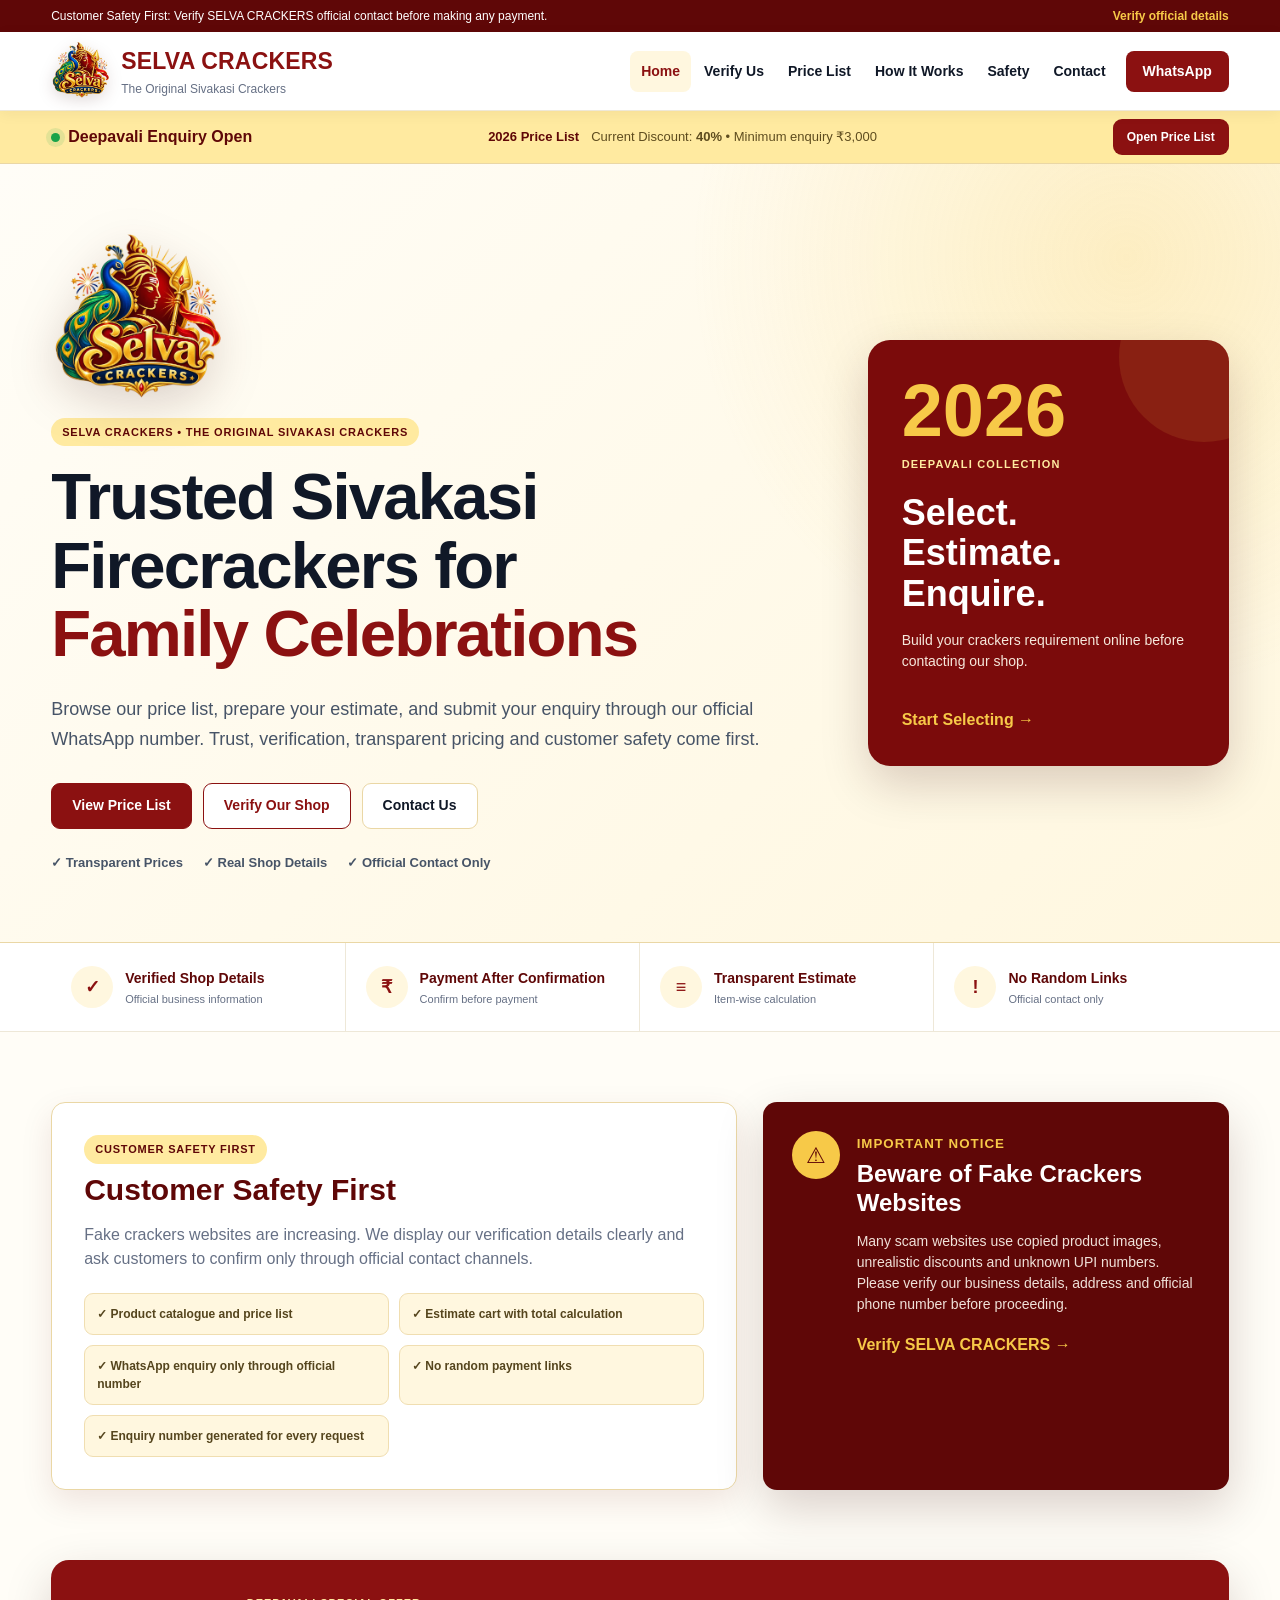
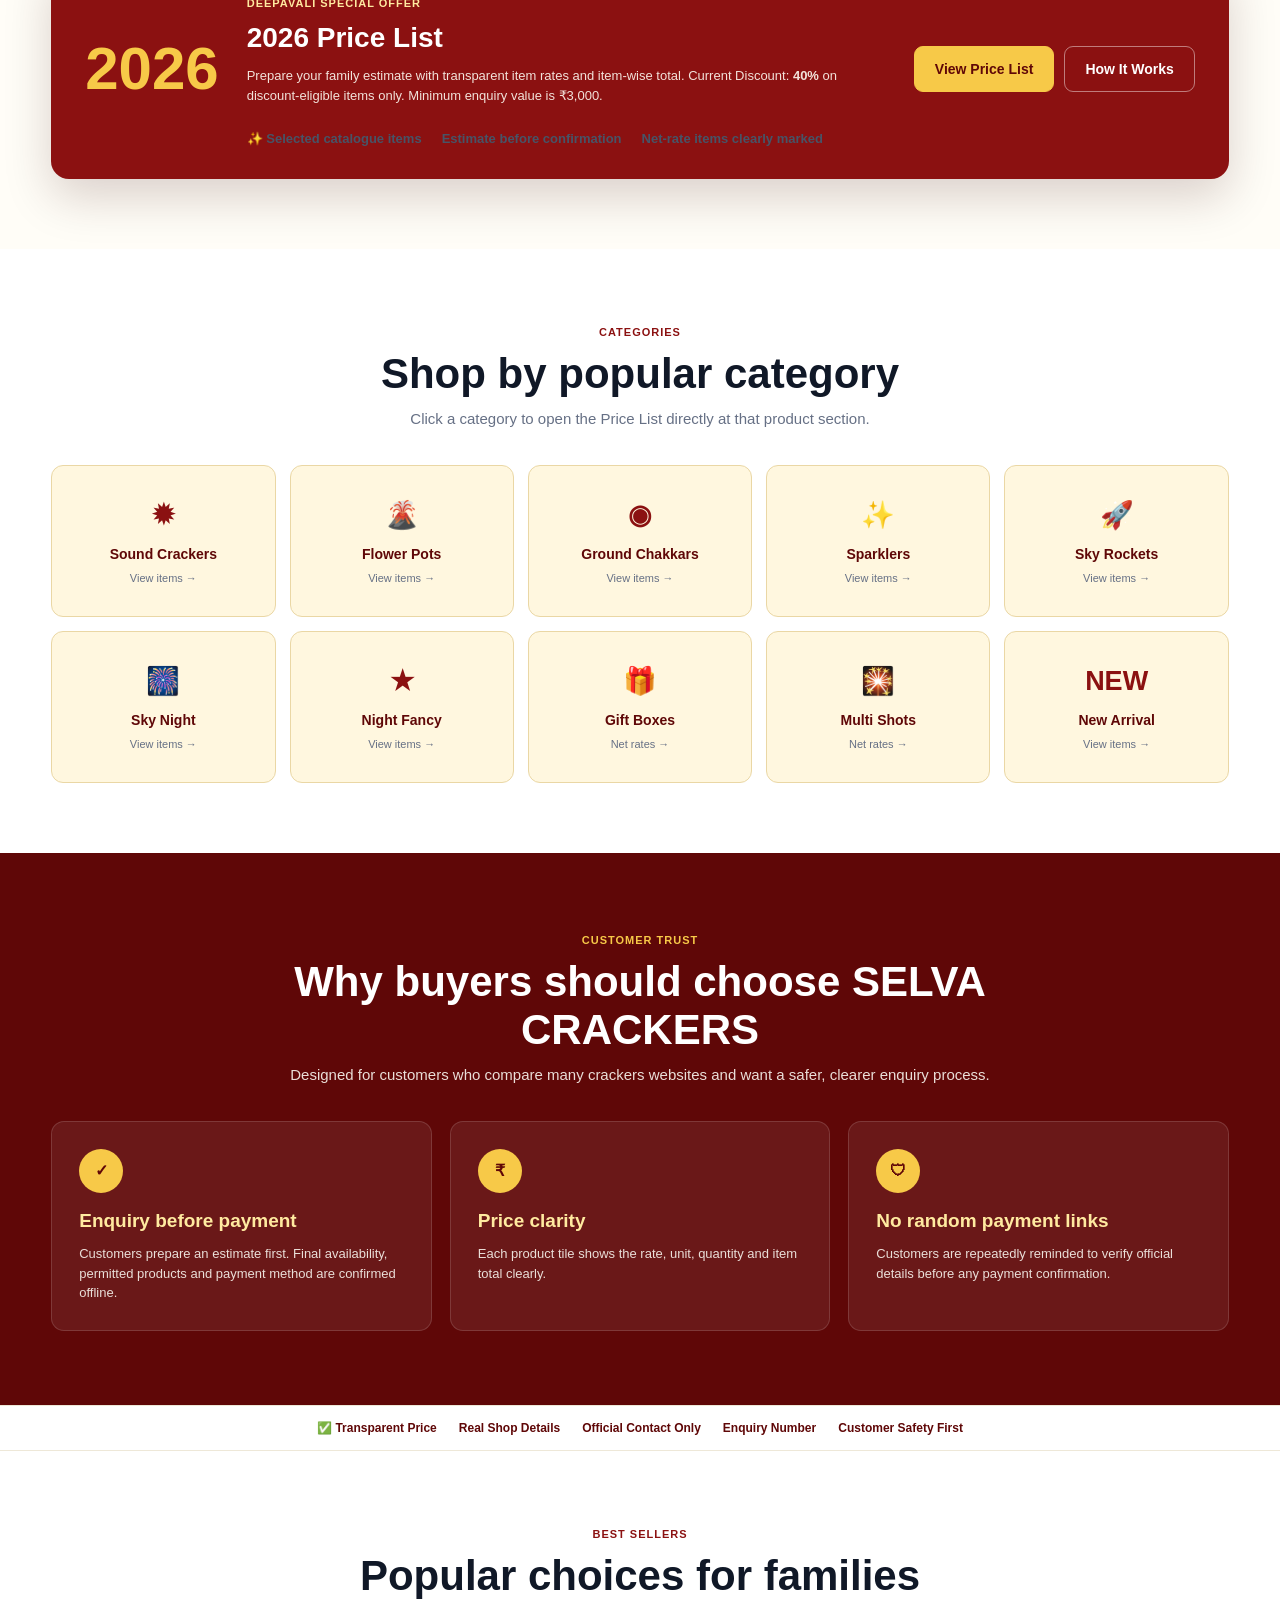
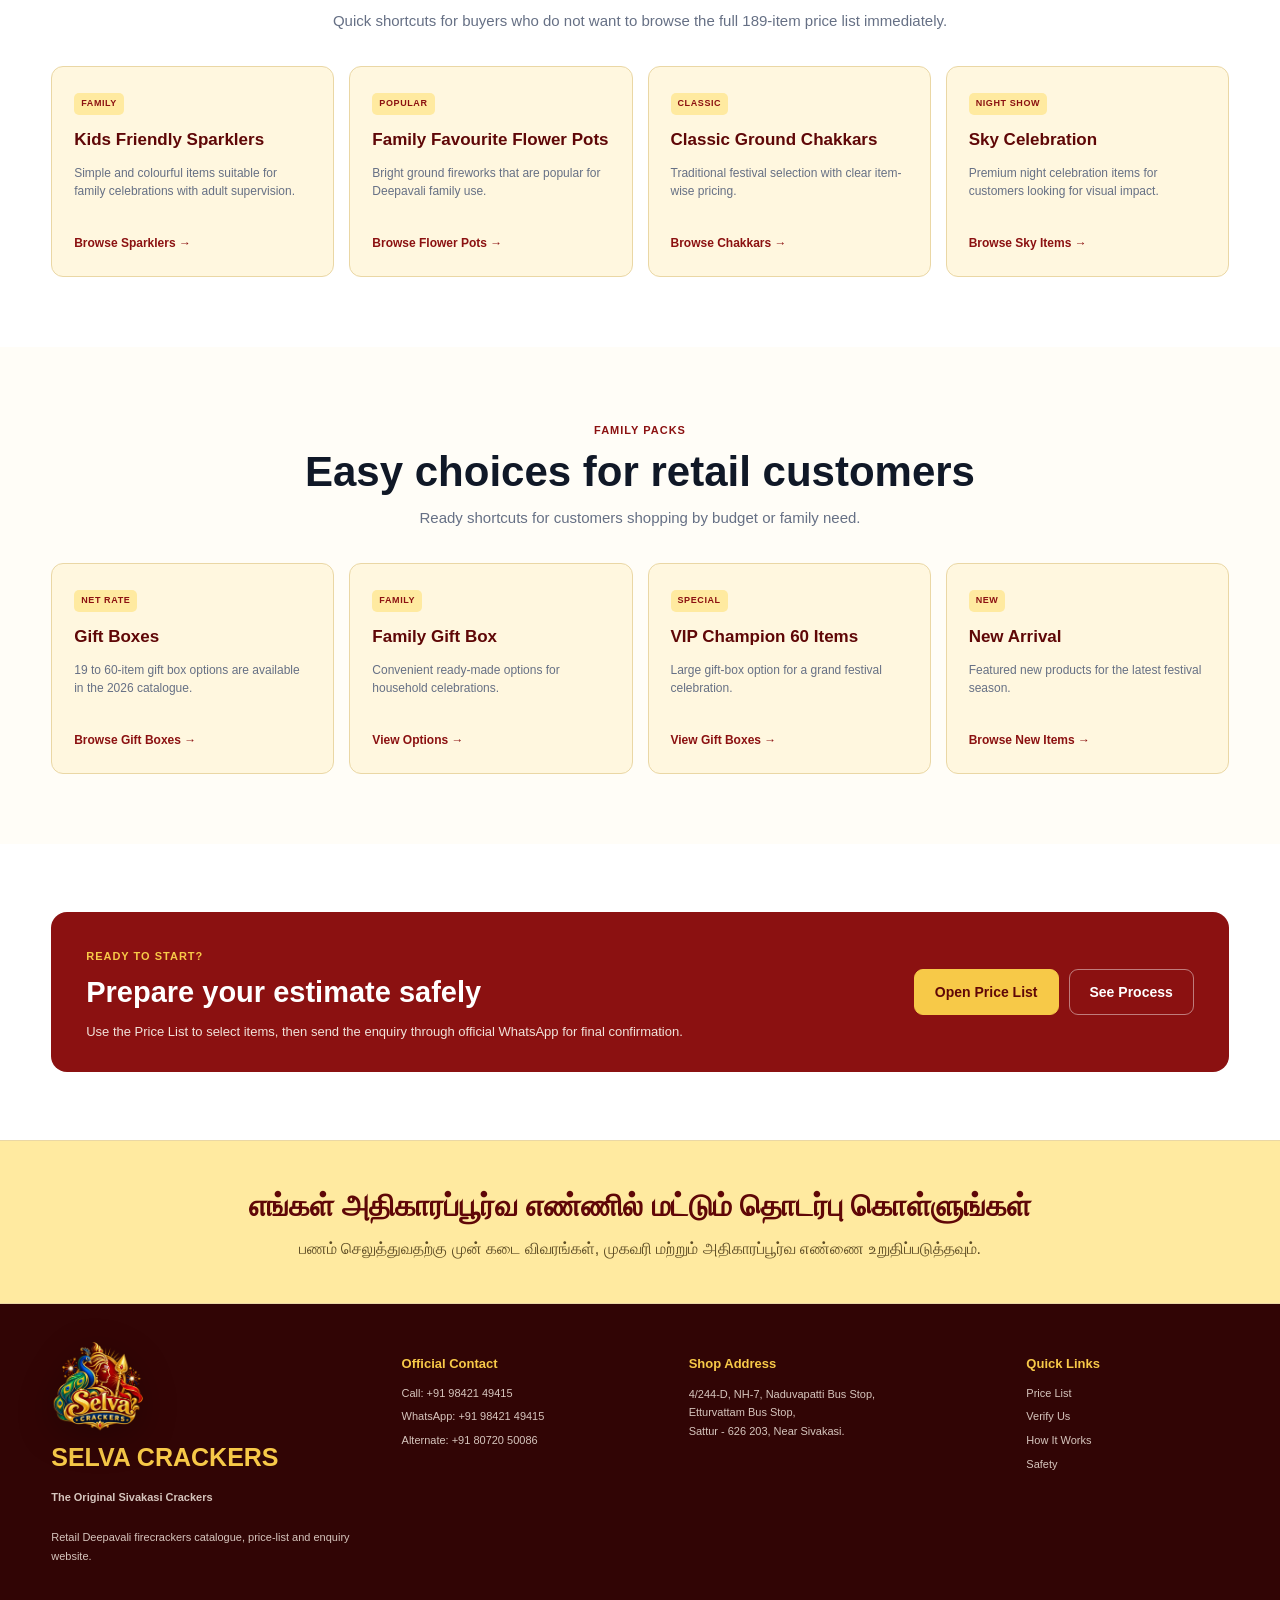
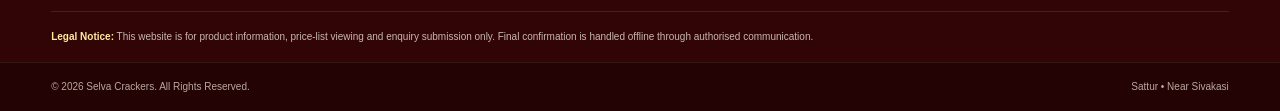
==== commit 1877e1dc: "Deploy Selva Crackers 40 percent discount customer estimate build" ====
--- a/index.html
+++ b/index.html
@@ -6,7 +6,8 @@
   <title>SELVA CRACKERS | Deepavali Firecrackers Enquiry</title>
   <meta name="description" content="Selva Crackers, Sattur near Sivakasi. Official 2026 crackers price list, estimate and WhatsApp enquiry.">
   <meta name="theme-color" content="#5f0707">
-  <link rel="stylesheet" href="css/style.css?v=20260924-6">
+  <link rel="icon" type="image/png" href="images/favicon.png">
+  <link rel="stylesheet" href="css/style.css?v=20260925-12">
   
 </head>
 <body>
@@ -19,7 +20,7 @@
 <header class="site-header">
   <div class="container header-inner">
     <a class="brand" href="index.html" aria-label="Selva Crackers home">
-      <span class="brand-seal">SC</span>
+      <img class="brand-logo" src="images/selva-logo.webp" alt="Selva Crackers logo" width="58" height="58">
       <span class="brand-copy"><strong>SELVA CRACKERS</strong><small>The Original Sivakasi Crackers</small></span>
     </a>
     <button class="menu-toggle" id="menuToggle" type="button" aria-label="Open navigation" aria-expanded="false">☰</button>
@@ -38,7 +39,7 @@
 <section class="offer-strip">
   <div class="container offer-strip-inner">
     <div><span class="live-dot"></span><strong>Deepavali Enquiry Open</strong></div>
-    <div class="offer-strip-copy"><strong>2026 Price List</strong><span>Current Discount: <b data-site-discount>0%</b> • Minimum enquiry ₹3,000</span></div>
+    <div class="offer-strip-copy"><strong>2026 Price List</strong><span>Current Discount: <b data-site-discount>40%</b> • Minimum enquiry ₹3,000</span></div>
     <a class="small-btn" href="products.html">Open Price List</a>
   </div>
 </section>
@@ -46,6 +47,7 @@
 <section class="home-hero">
   <div class="container hero-grid">
     <div class="hero-copy">
+      <div class="hero-logo-wrap"><img class="hero-brand-logo" src="images/selva-logo.webp" alt="Selva Crackers official logo"></div>
       <span class="eyebrow">SELVA CRACKERS • THE ORIGINAL SIVAKASI CRACKERS</span>
       <h1>Trusted Sivakasi Firecrackers for <span>Family Celebrations</span></h1>
       <p>Browse our price list, prepare your estimate, and submit your enquiry through our official WhatsApp number. Trust, verification, transparent pricing and customer safety come first.</p>
@@ -75,7 +77,7 @@
 </div></section>
 
 <section class="promo-section"><div class="container promo-card">
-  <div class="promo-year">2026</div><div><span>DEEPAVALI SPECIAL OFFER</span><h2>2026 Price List</h2><p>Prepare your family estimate with transparent item rates and item-wise total. Current Discount: <strong><span data-site-discount>0%</span></strong> on standard-price items. Minimum enquiry value is ₹3,000.</p><div class="hero-points"><span>✨ Selected catalogue items</span><span>Estimate before confirmation</span><span>Net-rate items clearly marked</span></div></div>
+  <div class="promo-year">2026</div><div><span>DEEPAVALI SPECIAL OFFER</span><h2>2026 Price List</h2><p>Prepare your family estimate with transparent item rates and item-wise total. Current Discount: <strong><span data-site-discount>40%</span></strong> on discount-eligible items only. Minimum enquiry value is ₹3,000.</p><div class="hero-points"><span>✨ Selected catalogue items</span><span>Estimate before confirmation</span><span>Net-rate items clearly marked</span></div></div>
   <div class="inline-actions"><a class="btn btn-gold" href="products.html">View Price List</a><a class="btn btn-light-border" href="how-it-works.html">How It Works</a></div>
 </div></section>
 
@@ -131,7 +133,8 @@
 </main>
 <footer class="site-footer" id="contact">
   <div class="container footer-grid">
-    <div>
+    <div class="footer-brand-column">
+      <img class="footer-logo" src="images/selva-logo.webp" alt="Selva Crackers logo" width="92" height="92">
       <h3>SELVA CRACKERS</h3>
       <p class="footer-tagline">The Original Sivakasi Crackers</p>
       <p>Retail Deepavali firecrackers catalogue, price-list and enquiry website.</p>
@@ -145,7 +148,6 @@
     <div>
       <h4>Shop Address</h4>
       <p>4/244-D, NH-7, Naduvapatti Bus Stop,<br>Etturvattam Bus Stop,<br>Sattur - 626 203, Near Sivakasi.</p>
-      <a class="footer-map-link" href="https://maps.app.goo.gl/RDsrQhB2oiyEJXku6" target="_blank" rel="noopener">View Shop on Google Maps</a>
     </div>
     <div>
       <h4>Quick Links</h4>
@@ -159,6 +161,6 @@
   <div class="footer-bottom"><div class="container footer-bottom-inner"><span>© 2026 Selva Crackers. All Rights Reserved.</span><span>Sattur • Near Sivakasi</span></div></div>
 </footer>
 
-<script src="js/app.js?v=20260924-6"></script>
+<script src="js/app.js?v=20260925-12"></script>
 </body>
 </html>
--- a/css/style.css
+++ b/css/style.css
@@ -24,7 +24,6 @@
 .site-header{position:sticky;top:0;z-index:1500;background:#fff;border-bottom:1px solid var(--soft-line);box-shadow:0 3px 14px rgba(49,5,5,.05)}
 .header-inner{min-height:78px;display:flex;align-items:center;justify-content:space-between;gap:24px}
 .brand{display:flex;align-items:center;gap:12px;text-decoration:none;min-width:235px}
-.brand-seal{width:50px;height:50px;border-radius:50%;display:grid;place-items:center;background:var(--wine-600);color:var(--gold-500);border:3px solid var(--gold-500);font-weight:900;font-size:18px;box-shadow:0 4px 12px rgba(139,17,17,.14)}
 .brand-copy{display:flex;flex-direction:column}
 .brand-copy strong{font-size:23px;color:var(--wine-600);letter-spacing:.2px}
 .brand-copy small{color:var(--muted);font-size:12px;margin-top:1px}
@@ -279,13 +278,15 @@
 .enquiry-final-card .btn-primary{background:var(--gold-500);color:var(--wine-800);border-color:var(--gold-500);margin-top:12px}
 .download-grid{display:grid;grid-template-columns:1fr 1fr;gap:7px;margin-top:9px}
 .download-grid .btn{min-height:38px;padding:0 8px;font-size:9px}
-.reset-button{width:100%;margin-top:9px;border:1px solid rgba(255,255,255,.35);background:transparent;color:#fff;border-radius:7px;min-height:38px;font-weight:800;font-size:10px}
 .browser-note{display:block;color:#d8c8c0;font-size:9px;margin-top:10px;line-height:1.45}
 
 /* sticky mobile cart + estimate modal */
 .mobile-cart-bar{position:fixed;left:50%;bottom:10px;transform:translateX(-50%);width:min(900px,calc(100% - 24px));z-index:3000;background:var(--wine-800);color:#fff;border:2px solid var(--gold-500);border-radius:12px;box-shadow:0 15px 40px rgba(0,0,0,.25);padding:10px 12px;display:flex;align-items:center;justify-content:space-between;gap:14px}
 .mobile-cart-bar span{font-weight:800;font-size:13px;color:var(--gold-500)}
 .mobile-cart-bar button{border:0;background:var(--gold-500);color:var(--wine-800);border-radius:7px;min-height:38px;padding:0 15px;font-size:11px;font-weight:900}
+.mobile-cart-actions{display:flex;align-items:center;gap:8px;flex:0 0 auto}
+.mobile-cart-bar .mobile-reset-btn{background:transparent;color:#fff;border:1px solid rgba(255,255,255,.55);padding-inline:13px}
+.mobile-cart-bar .mobile-reset-btn:hover{background:rgba(255,255,255,.12);border-color:#fff}
 .modal{position:fixed;inset:0;background:rgba(24,5,5,.64);backdrop-filter:blur(3px);display:grid;place-items:center;padding:18px;z-index:5000;opacity:0;visibility:hidden;transition:.2s ease}
 .modal.open{opacity:1;visibility:visible}
 .modal-dialog{width:min(700px,100%);max-height:90vh;overflow:auto;background:#fff;border-radius:15px;box-shadow:var(--shadow-strong);padding:24px;position:relative}
@@ -335,7 +336,7 @@
 }
 @media(max-width:600px){
   .container{width:min(94%,680px)}.safety-ribbon-inner{align-items:flex-start}.safety-ribbon a{font-size:10px}.header-inner{min-height:68px}.site-nav{top:69px}
-  .brand{min-width:0}.brand-seal{width:42px;height:42px;font-size:15px}.brand-copy strong{font-size:18px}.brand-copy small{font-size:9px}
+  .brand{min-width:0}.brand-copy strong{font-size:18px}.brand-copy small{font-size:9px}
   .offer-strip-inner{padding:8px 0;flex-wrap:wrap}.offer-strip-copy{order:3;width:100%;font-size:10px}.home-hero{padding:45px 0}.hero-copy h1{font-size:38px;letter-spacing:-1px}.hero-copy>p{font-size:15px}
   .hero-actions{flex-direction:column}.hero-actions .btn{width:100%}.hero-points{flex-direction:column;gap:6px}.hero-panel{padding:25px}.hero-year{font-size:58px}
   .trust-grid{grid-template-columns:1fr}.trust-item{border-right:0;border-bottom:1px solid var(--soft-line);padding:14px 2px}
@@ -345,14 +346,13 @@
   .catalogue-section{padding-bottom:45px}.view-toggle{height:43px}.view-toggle button{flex:1}.product-scroll{padding:9px}.product-tile-grid{gap:8px}.product-tile{padding:13px}.product-tile h3{min-height:auto}.product-tamil{min-height:auto}
   .product-list-row{grid-template-columns:1fr 90px;gap:8px}.list-main{grid-column:1/-1}.list-qty{grid-column:1}.list-total{grid-column:2;align-self:center;text-align:right}.list-price{display:none}
   .field-grid{grid-template-columns:1fr}.download-grid{grid-template-columns:1fr}.footer-grid{grid-template-columns:1fr}.footer-bottom-inner{flex-direction:column;justify-content:center;gap:2px;text-align:center;padding:9px 0}
-  .mobile-cart-bar{bottom:7px;width:calc(100% - 14px);padding:8px 9px}.mobile-cart-bar span{font-size:11px}.mobile-cart-bar button{min-height:36px;padding-inline:10px;font-size:10px}
+  .mobile-cart-bar{bottom:7px;width:calc(100% - 14px);padding:8px 9px;gap:8px}.mobile-cart-bar span{font-size:10px;line-height:1.25;min-width:0;flex:1}.mobile-cart-actions{gap:5px}.mobile-cart-bar button{min-height:36px;padding-inline:9px;font-size:10px}.mobile-cart-bar .mobile-reset-btn{padding-inline:8px}
   .modal{padding:8px;align-items:end}.modal-dialog{max-height:92vh;border-radius:14px 14px 0 0;padding:18px}.modal-actions{display:grid;grid-template-columns:1fr 1fr}.modal-actions .btn{padding-inline:8px;font-size:10px}
 }
 
 /* Ramdev-parity confidence strip */
 .confidence-strip{background:#fff;border-top:1px solid var(--soft-line);border-bottom:1px solid var(--soft-line);padding:13px 0}
 .confidence-items{display:flex;flex-wrap:wrap;align-items:center;justify-content:center;gap:10px 22px;color:var(--wine-800);font-size:12px;font-weight:900}
-.footer-map-link{color:var(--gold-200)!important;font-weight:800}
 @media(max-width:600px){.confidence-items{justify-content:flex-start;gap:8px 14px;font-size:10px}}
 
 
@@ -376,3 +376,42 @@
   .discount-metrics{grid-template-columns:repeat(2,1fr)}
   .modal-totals-four{grid-template-columns:1fr 1fr}
 }
+
+
+/* === Selva official logo + visual map card (2026-09-25) === */
+.brand-logo{width:58px;height:58px;object-fit:contain;flex:0 0 58px;filter:drop-shadow(0 4px 8px rgba(49,5,5,.16))}
+.hero-logo-wrap{margin:0 0 14px;display:flex;align-items:center}
+.hero-brand-logo{width:170px;height:auto;display:block;object-fit:contain;filter:drop-shadow(0 12px 24px rgba(49,5,5,.18))}
+.footer-brand-column{display:flex;flex-direction:column;align-items:flex-start}
+.footer-logo{width:92px;height:92px;object-fit:contain;margin:-12px 0 5px;filter:drop-shadow(0 8px 18px rgba(0,0,0,.28))}
+.official-card-logo{display:block;width:112px;height:112px;object-fit:contain;margin:-10px 0 8px;filter:drop-shadow(0 8px 18px rgba(95,7,7,.16))}
+.modal-brand-logo{display:block;width:72px;height:72px;object-fit:contain;margin:-6px 0 3px}
+.map-visual-link,.shop-map-preview{position:relative;text-decoration:none;overflow:hidden;border-radius:12px;border:1px solid #d8c98f;background:#f6edcf;box-shadow:0 6px 18px rgba(49,5,5,.10);transition:transform .16s ease,box-shadow .16s ease}
+.map-visual-link:hover,.shop-map-preview:hover{transform:translateY(-2px);box-shadow:0 10px 24px rgba(49,5,5,.16)}
+.map-visual-link-footer{display:flex!important;align-items:center!important;gap:10px;margin-top:10px!important;padding:7px!important;color:inherit!important}
+.map-preview{position:relative;display:block;width:92px;height:64px;flex:0 0 92px;overflow:hidden;border-radius:8px;background:linear-gradient(145deg,#f5e9bd,#e8f0d6 53%,#f8e1bf)}
+.shop-map-preview{display:grid;grid-template-columns:minmax(180px,1.35fr) 1fr;min-height:190px;margin-top:15px;color:var(--ink)}
+.shop-map-preview.compact{grid-template-columns:150px 1fr;min-height:118px;margin-top:17px}
+.shop-map-art{position:relative;overflow:hidden;display:block;min-height:190px;background:linear-gradient(145deg,#f5e9bd,#e8f0d6 53%,#f8e1bf)}
+.shop-map-preview.compact .shop-map-art{min-height:118px}
+.map-block{position:absolute;background:rgba(255,255,255,.72);border:1px solid rgba(183,165,112,.3);border-radius:5px;transform:rotate(-4deg)}
+.block-a{left:8%;top:10%;width:30%;height:28%}.block-b{right:7%;top:13%;width:30%;height:23%;transform:rotate(7deg)}.block-c{left:14%;bottom:8%;width:34%;height:25%;transform:rotate(5deg)}
+.map-road{position:absolute;display:block;background:#fff;border:2px solid #d6b35b;box-shadow:0 0 0 2px rgba(255,255,255,.45);border-radius:999px;z-index:2}
+.road-a{width:125%;height:10px;left:-12%;top:48%;transform:rotate(-13deg)}.road-b{width:10px;height:135%;left:55%;top:-18%;transform:rotate(19deg)}.road-c{width:80%;height:8px;left:17%;bottom:17%;transform:rotate(11deg)}
+.map-pin-mark{position:absolute;left:58%;top:46%;width:25px;height:25px;transform:translate(-50%,-50%);z-index:5;border-radius:50% 50% 50% 0;background:var(--wine-600);border:3px solid #fff;box-shadow:0 5px 12px rgba(95,7,7,.28);color:transparent;rotate:-45deg}
+.map-pin-mark:after{content:"";position:absolute;width:7px;height:7px;border-radius:50%;background:var(--gold-500);left:6px;top:6px}
+.map-preview-copy{display:flex;flex-direction:column;min-width:0}
+.map-preview-copy strong{color:var(--gold-200);font-size:11px}.map-preview-copy small{color:#d6c5bd;font-size:9px;line-height:1.35}
+.shop-map-caption{display:flex;flex-direction:column;justify-content:center;padding:18px;background:#fff}
+.shop-map-caption strong{color:var(--wine-800);font-size:18px}.shop-map-caption small{color:var(--muted);font-size:12px;margin-top:4px}.shop-map-caption em{font-style:normal;font-weight:900;color:var(--green);font-size:11px;margin-top:12px}
+.visual-map-card{justify-content:flex-start}
+.mobile-reset-btn{white-space:nowrap}
+@media(max-width:850px){.hero-brand-logo{width:145px}.official-card-logo{width:96px;height:96px}.shop-map-preview{grid-template-columns:1fr}.shop-map-art{min-height:165px}.shop-map-preview.compact{grid-template-columns:130px 1fr}}
+@media(max-width:600px){.brand-logo{width:48px;height:48px;flex-basis:48px}.hero-brand-logo{width:132px}.footer-logo{width:78px;height:78px}.official-card-logo{width:88px;height:88px}.modal-brand-logo{width:60px;height:60px}.shop-map-preview,.shop-map-preview.compact{grid-template-columns:1fr}.shop-map-preview.compact .shop-map-art{min-height:145px}.map-preview{width:78px;height:58px;flex-basis:78px}.mobile-cart-actions{display:flex;gap:5px}.mobile-cart-bar button{padding-inline:9px}.mobile-reset-btn{font-size:9px!important}}
+
+
+/* Product image slot: defaults to Selva placeholder; per-product image can replace it later */
+.product-image-shell{position:relative;margin:10px 0 8px;height:138px;border:1px solid #ead7a5;border-radius:10px;overflow:hidden;background:linear-gradient(135deg,#fff7df,#fffdf7);display:grid;place-items:center}
+.product-image{display:block;width:100%;height:100%;object-fit:contain;padding:10px}
+.product-image-badge{position:absolute;right:7px;bottom:7px;background:rgba(49,5,5,.82);color:#ffeaa0;border:1px solid rgba(247,201,72,.55);border-radius:999px;padding:3px 7px;font-size:8px;font-weight:900;letter-spacing:.25px}
+@media(max-width:600px){.product-image-shell{height:128px}.product-image{padding:8px}}
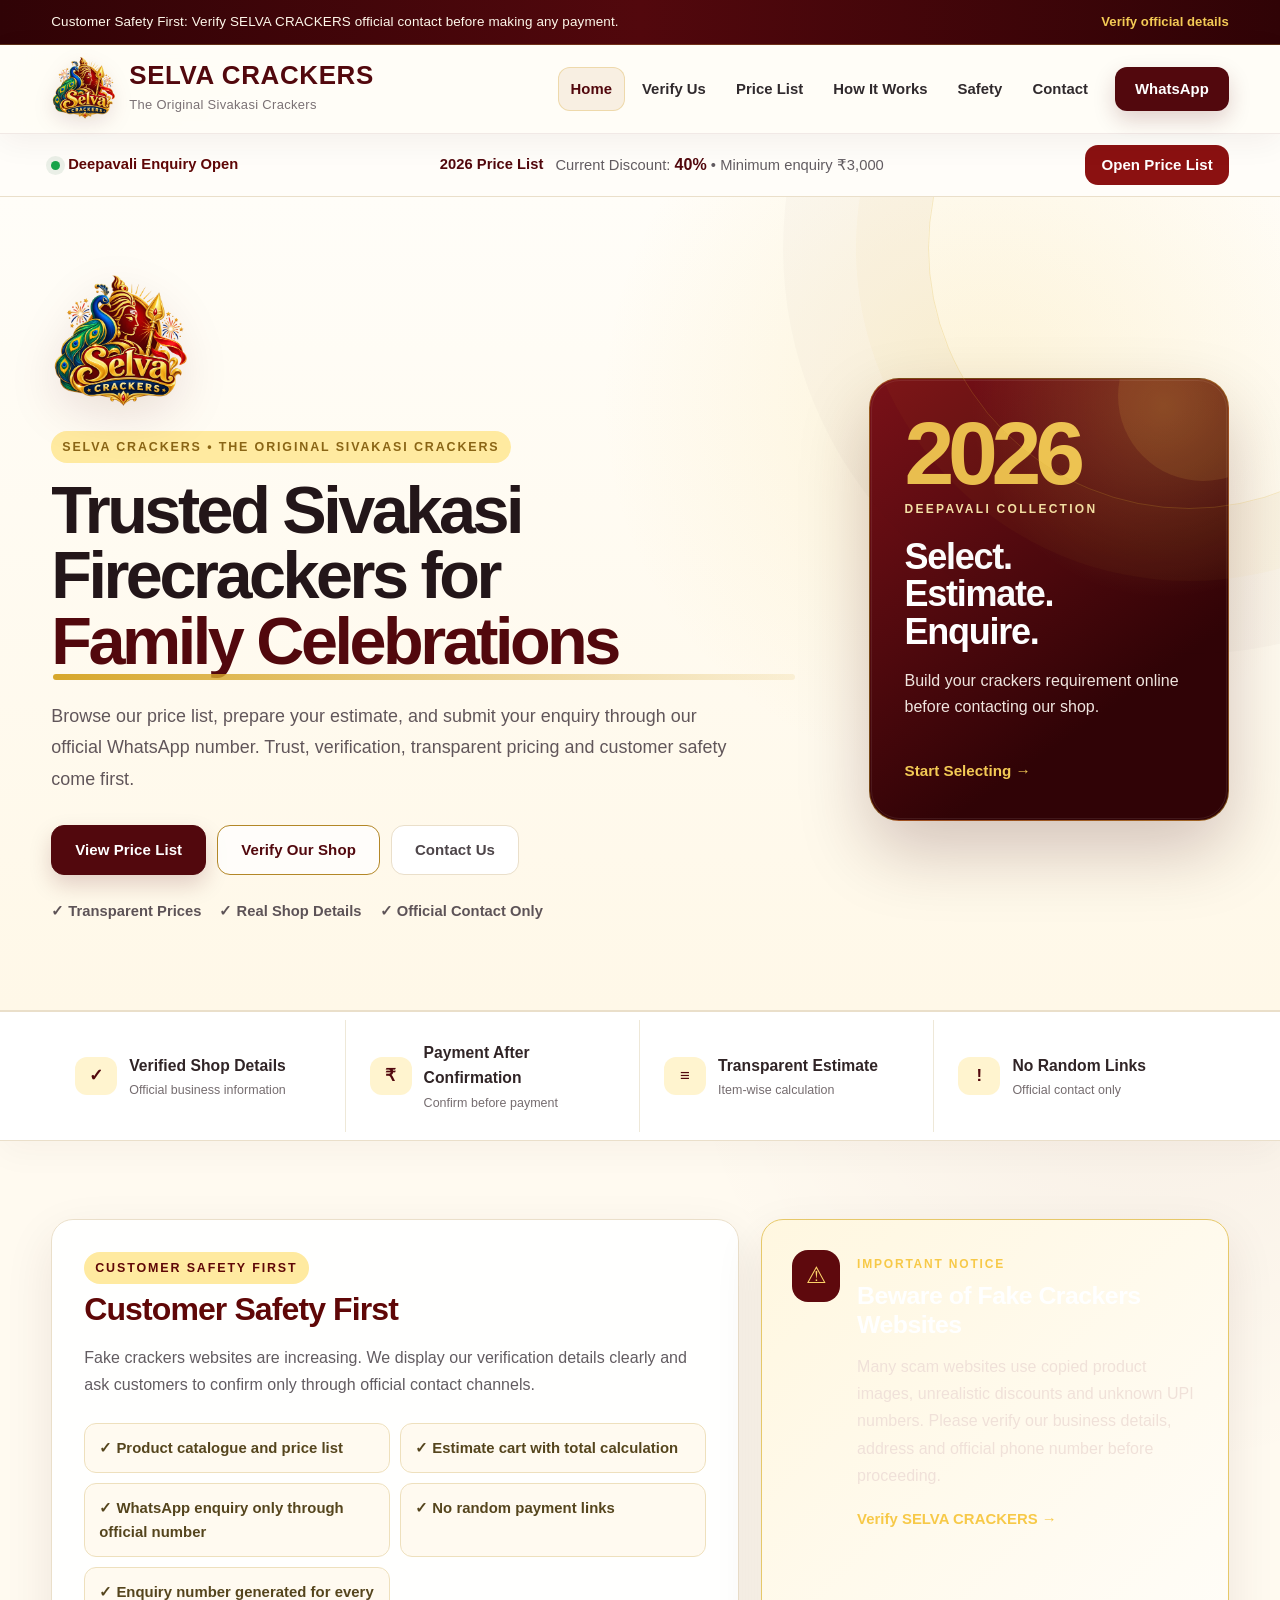
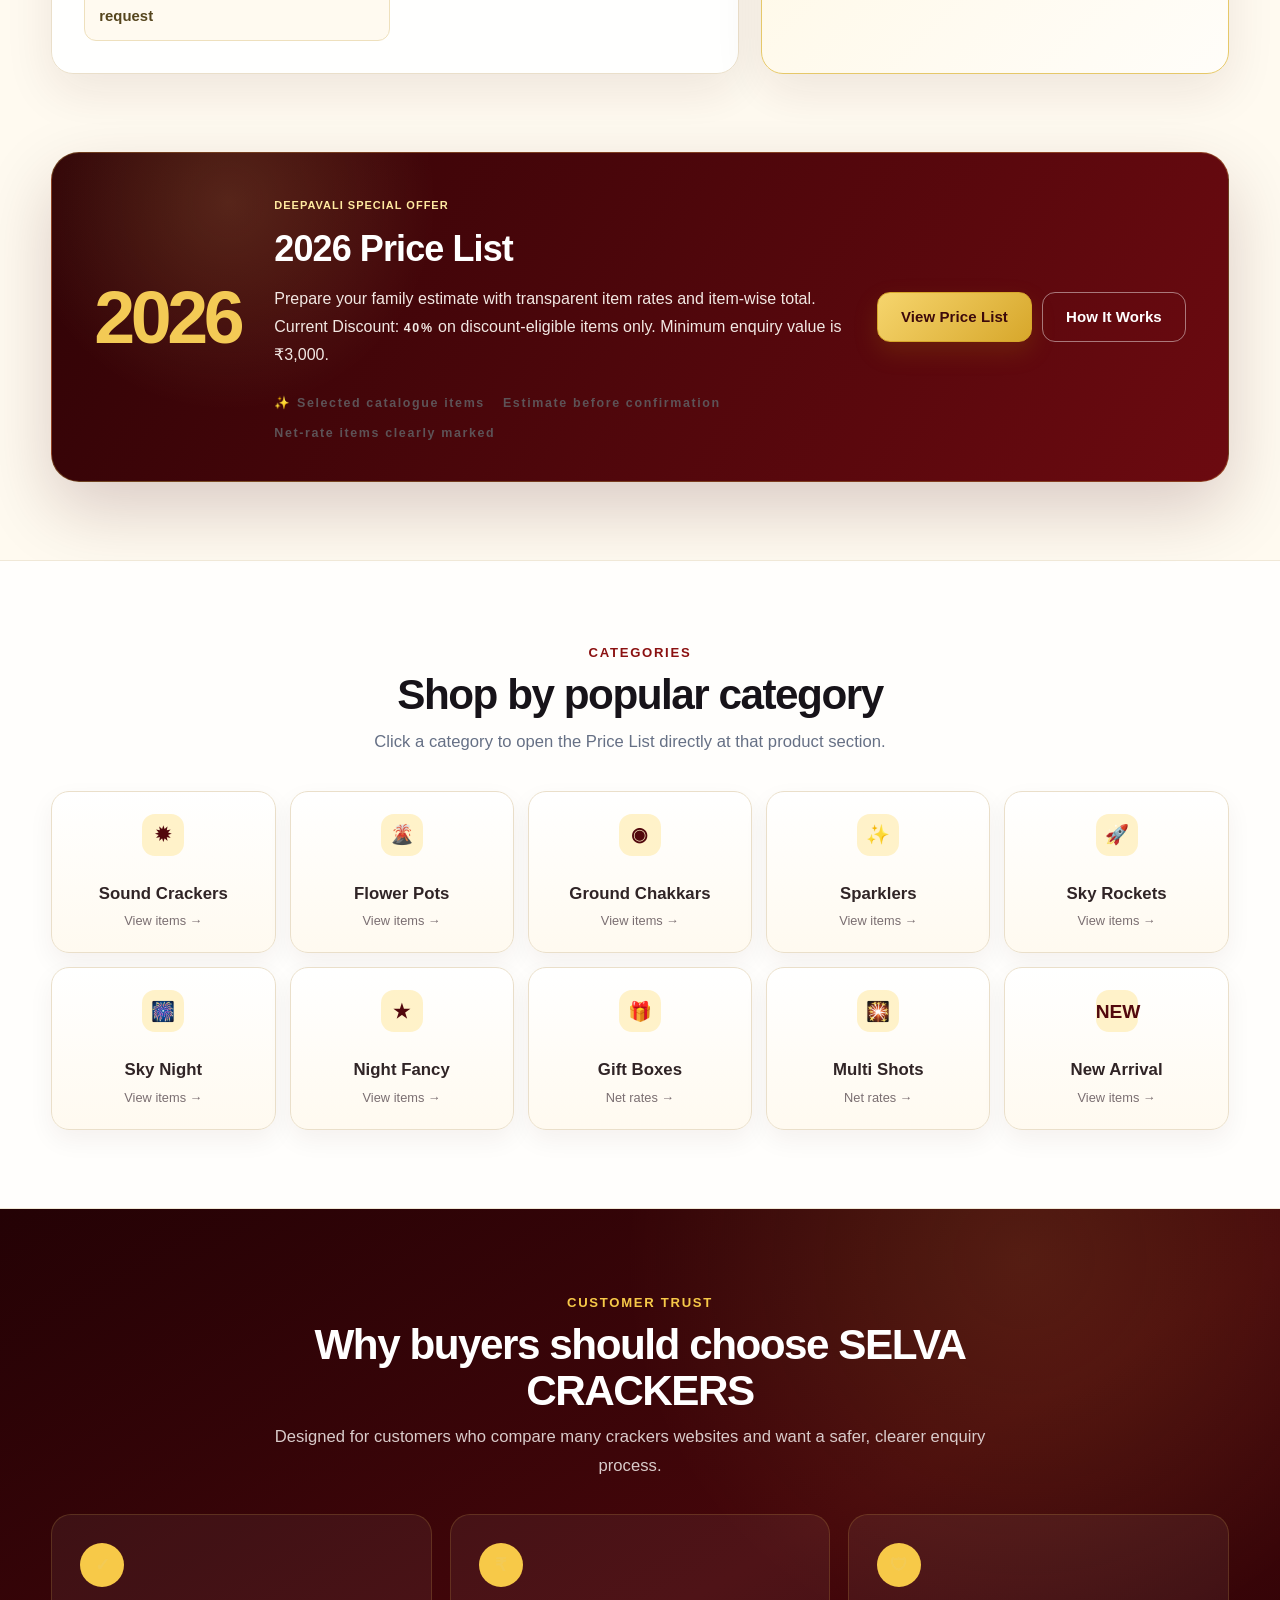
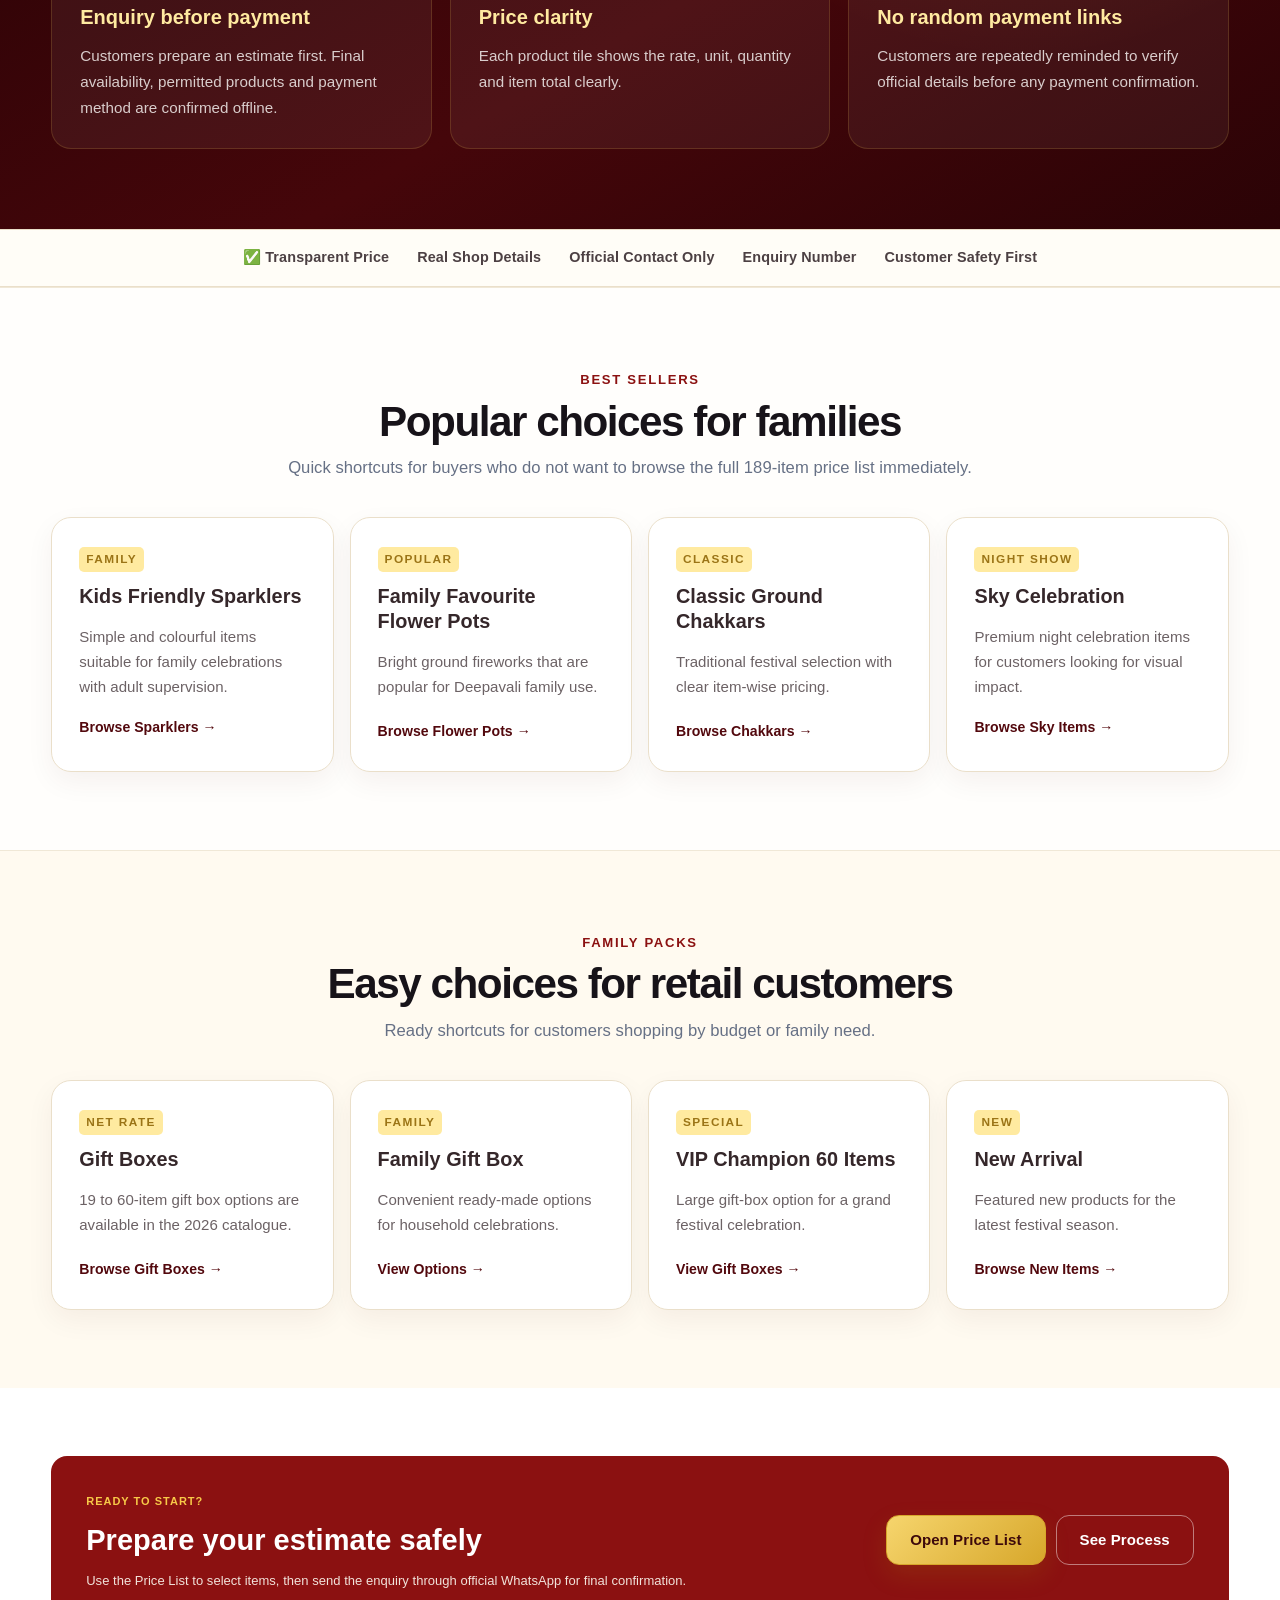
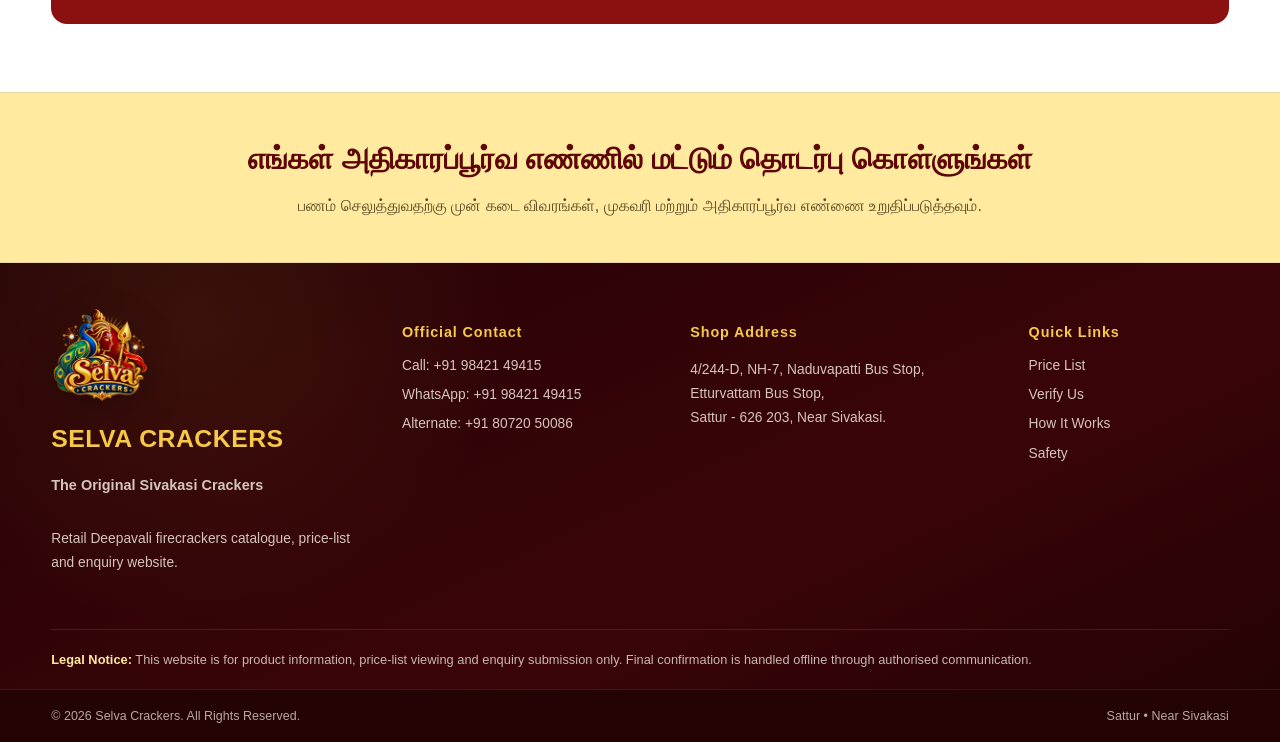
==== commit 7555afcd: "Deploy Selva Heritage Premium visual rebrand" ====
--- a/index.html
+++ b/index.html
@@ -5,9 +5,10 @@
   <meta name="viewport" content="width=device-width, initial-scale=1">
   <title>SELVA CRACKERS | Deepavali Firecrackers Enquiry</title>
   <meta name="description" content="Selva Crackers, Sattur near Sivakasi. Official 2026 crackers price list, estimate and WhatsApp enquiry.">
-  <meta name="theme-color" content="#5f0707">
+  <meta name="theme-color" content="#52080d">
   <link rel="icon" type="image/png" href="images/favicon.png">
-  <link rel="stylesheet" href="css/style.css?v=20260925-12">
+  <link rel="stylesheet" href="css/style.css?v=20260925-13">
+  <link rel="stylesheet" href="css/premium.css?v=20260925-heritage-1">
   
 </head>
 <body>
@@ -161,6 +162,6 @@
   <div class="footer-bottom"><div class="container footer-bottom-inner"><span>© 2026 Selva Crackers. All Rights Reserved.</span><span>Sattur • Near Sivakasi</span></div></div>
 </footer>
 
-<script src="js/app.js?v=20260925-12"></script>
+<script src="js/app.js?v=20260925-13"></script>
 </body>
 </html>
--- a/css/style.css
+++ b/css/style.css
@@ -276,8 +276,14 @@
 .final-total strong{font-size:26px;color:var(--gold-500)}
 .enquiry-final-card>p{font-size:11px;color:#eaded8}
 .enquiry-final-card .btn-primary{background:var(--gold-500);color:var(--wine-800);border-color:var(--gold-500);margin-top:12px}
-.download-grid{display:grid;grid-template-columns:1fr 1fr;gap:7px;margin-top:9px}
-.download-grid .btn{min-height:38px;padding:0 8px;font-size:9px}
+.pdf-action-grid{display:grid;grid-template-columns:1fr 1fr;gap:9px;margin-top:10px}
+.pdf-action-btn{min-height:58px;border:1px solid rgba(247,201,72,.42);background:rgba(255,255,255,.08);color:#fff;border-radius:10px;padding:9px 10px;display:flex;align-items:center;gap:9px;text-align:left;transition:.18s ease}
+.pdf-action-btn:hover{background:rgba(255,255,255,.14);border-color:var(--gold-500);transform:translateY(-1px)}
+.pdf-action-btn:disabled{opacity:.48;cursor:not-allowed;transform:none}
+.pdf-action-btn>span:last-child{min-width:0}
+.pdf-action-btn strong{display:block;color:#fff;font-size:11px;line-height:1.25}
+.pdf-action-btn small{display:block;color:#dfd1cb;font-size:8.5px;line-height:1.35;margin-top:2px}
+.pdf-badge{display:grid;place-items:center;min-width:38px;height:32px;border-radius:7px;background:var(--gold-500);color:var(--wine-800);font-size:9px;font-weight:900;letter-spacing:.4px}
 .browser-note{display:block;color:#d8c8c0;font-size:9px;margin-top:10px;line-height:1.45}
 
 /* sticky mobile cart + estimate modal */
@@ -345,7 +351,7 @@
   .steps-grid,.steps-grid.five,.after-grid{grid-template-columns:1fr}.photo-placeholder-grid{grid-template-columns:repeat(2,1fr)}.official-card dl>div{grid-template-columns:1fr;gap:3px}
   .catalogue-section{padding-bottom:45px}.view-toggle{height:43px}.view-toggle button{flex:1}.product-scroll{padding:9px}.product-tile-grid{gap:8px}.product-tile{padding:13px}.product-tile h3{min-height:auto}.product-tamil{min-height:auto}
   .product-list-row{grid-template-columns:1fr 90px;gap:8px}.list-main{grid-column:1/-1}.list-qty{grid-column:1}.list-total{grid-column:2;align-self:center;text-align:right}.list-price{display:none}
-  .field-grid{grid-template-columns:1fr}.download-grid{grid-template-columns:1fr}.footer-grid{grid-template-columns:1fr}.footer-bottom-inner{flex-direction:column;justify-content:center;gap:2px;text-align:center;padding:9px 0}
+  .field-grid{grid-template-columns:1fr}.pdf-action-grid{grid-template-columns:1fr}.footer-grid{grid-template-columns:1fr}.footer-bottom-inner{flex-direction:column;justify-content:center;gap:2px;text-align:center;padding:9px 0}
   .mobile-cart-bar{bottom:7px;width:calc(100% - 14px);padding:8px 9px;gap:8px}.mobile-cart-bar span{font-size:10px;line-height:1.25;min-width:0;flex:1}.mobile-cart-actions{gap:5px}.mobile-cart-bar button{min-height:36px;padding-inline:9px;font-size:10px}.mobile-cart-bar .mobile-reset-btn{padding-inline:8px}
   .modal{padding:8px;align-items:end}.modal-dialog{max-height:92vh;border-radius:14px 14px 0 0;padding:18px}.modal-actions{display:grid;grid-template-columns:1fr 1fr}.modal-actions .btn{padding-inline:8px;font-size:10px}
 }
--- a/css/premium.css
+++ b/css/premium.css
@@ -0,0 +1,642 @@
+/* ======================================================================
+   SELVA HERITAGE PREMIUM — Visual rebrand layer
+   Scope: presentation only. Existing catalogue, prices, discount logic,
+   cart, customer flow, PDFs and business rules remain unchanged.
+   ====================================================================== */
+
+:root{
+  --premium-wine:#52080d;
+  --premium-wine-deep:#300306;
+  --premium-wine-soft:#7b1118;
+  --premium-gold:#d7a72b;
+  --premium-gold-bright:#f3ca55;
+  --premium-gold-soft:#f9e9ad;
+  --premium-ivory:#fffaf0;
+  --premium-paper:#fffdf8;
+  --premium-ink:#171319;
+  --premium-slate:#625c61;
+  --premium-line:#eadfca;
+  --premium-green:#17653b;
+  --premium-shadow:0 18px 50px rgba(70,24,21,.09);
+  --premium-shadow-hover:0 22px 60px rgba(70,24,21,.15);
+  --premium-radius:22px;
+}
+
+html{font-size:16px}
+body{
+  font-family:Inter,ui-sans-serif,-apple-system,BlinkMacSystemFont,"Segoe UI","Noto Sans Tamil","Latha",Arial,sans-serif;
+  font-size:16px;
+  line-height:1.62;
+  letter-spacing:.002em;
+  color:var(--premium-ink);
+  background:
+    radial-gradient(circle at 8% 2%,rgba(215,167,43,.08),transparent 26rem),
+    radial-gradient(circle at 90% 18%,rgba(82,8,13,.05),transparent 30rem),
+    var(--premium-ivory);
+  -webkit-font-smoothing:antialiased;
+  text-rendering:optimizeLegibility;
+}
+
+body::before{
+  content:"";
+  position:fixed;
+  inset:0;
+  pointer-events:none;
+  z-index:-1;
+  opacity:.22;
+  background-image:radial-gradient(rgba(82,8,13,.18) .55px,transparent .55px);
+  background-size:18px 18px;
+  mask-image:linear-gradient(to bottom,black,transparent 58%);
+}
+
+::selection{background:var(--premium-gold-soft);color:var(--premium-wine-deep)}
+
+.container{width:min(1240px,92%)}
+
+/* --- Global type scale: deliberately readable without zooming --- */
+p,li,label,input,select,textarea,button,a{font-size:inherit}
+p{font-size:1rem;line-height:1.72}
+small{font-size:.82rem;line-height:1.45}
+.section-label,.eyebrow{font-size:.78rem;letter-spacing:.15em;font-weight:850}
+.section-heading span{font-size:.82rem;letter-spacing:.13em}
+.section-heading h2{font-size:clamp(2rem,3.3vw,3rem);line-height:1.08;letter-spacing:-.035em}
+.section-heading p{font-size:1.04rem;max-width:720px}
+
+/* --- Safety ribbon --- */
+.safety-ribbon{
+  background:linear-gradient(90deg,var(--premium-wine-deep),var(--premium-wine),var(--premium-wine-deep));
+  padding:9px 0;
+  border-bottom:1px solid rgba(243,202,85,.22);
+}
+.safety-ribbon-inner{min-height:26px}
+.safety-ribbon span{font-size:.84rem;letter-spacing:.01em;color:#fff8eb}
+.safety-ribbon a{font-size:.82rem;color:var(--premium-gold-bright);font-weight:800}
+
+/* --- Header --- */
+.site-header{
+  top:0;
+  background:rgba(255,253,248,.94);
+  border-bottom:1px solid rgba(82,8,13,.08);
+  box-shadow:0 8px 32px rgba(49,5,5,.055);
+  backdrop-filter:saturate(135%) blur(18px);
+}
+.header-inner{min-height:88px;gap:28px}
+.brand{gap:14px;min-width:285px}
+.brand-logo{
+  width:64px;height:64px;object-fit:contain;
+  filter:drop-shadow(0 6px 10px rgba(80,10,13,.13));
+  transition:transform .25s ease;
+}
+.brand:hover .brand-logo{transform:translateY(-1px) scale(1.02)}
+.brand-copy strong{font-size:1.62rem;letter-spacing:.025em;color:var(--premium-wine);line-height:1}
+.brand-copy small{font-size:.81rem;letter-spacing:.025em;color:#7b7275;margin-top:7px}
+.site-nav{gap:4px}
+.site-nav>a{
+  font-size:.93rem;
+  min-height:44px;
+  display:inline-flex;align-items:center;
+  padding:0 13px;
+  border-radius:12px;
+  font-weight:760;
+  color:#302a2d;
+}
+.site-nav>a:hover,.site-nav>a.active{background:#f8efe2;color:var(--premium-wine)}
+.site-nav>a.active{box-shadow:inset 0 0 0 1px rgba(215,167,43,.3)}
+.site-nav .nav-cta{
+  margin-left:10px;
+  padding-inline:20px;
+  background:var(--premium-wine);
+  color:#fff;
+  box-shadow:0 9px 22px rgba(82,8,13,.18);
+}
+.site-nav .nav-cta:hover{background:var(--premium-wine-deep);color:var(--premium-gold-bright);transform:translateY(-1px)}
+.menu-toggle{width:46px;height:46px;border-radius:12px;background:var(--premium-wine);font-size:1.35rem}
+
+/* --- Premium buttons --- */
+.btn,.small-btn{
+  border-radius:13px;
+  font-size:.94rem;
+  letter-spacing:.005em;
+  font-weight:800;
+  box-shadow:none;
+}
+.btn{min-height:50px;padding-inline:23px}
+.small-btn{min-height:40px;padding-inline:16px}
+.btn-primary{background:var(--premium-wine);border-color:var(--premium-wine);box-shadow:0 10px 22px rgba(82,8,13,.17)}
+.btn-primary:hover{background:var(--premium-wine-deep);border-color:var(--premium-wine-deep);box-shadow:0 13px 28px rgba(82,8,13,.21)}
+.btn-outline{border-color:#b38727;color:var(--premium-wine);background:rgba(255,255,255,.74)}
+.btn-outline:hover{background:#fff4d4;border-color:var(--premium-gold);color:var(--premium-wine-deep)}
+.btn-plain{border-color:var(--premium-line);background:#fff;color:#4d4549}
+.btn-gold{background:linear-gradient(135deg,#f6d56d,var(--premium-gold));border-color:#d7a72b;color:#3d090b;box-shadow:0 10px 24px rgba(168,118,12,.2)}
+
+/* --- Offer strip --- */
+.offer-strip{
+  background:#fffdf9;
+  border-bottom:1px solid var(--premium-line);
+}
+.offer-strip-inner{min-height:62px;gap:22px}
+.offer-strip-inner>div:first-child{font-size:.92rem}
+.offer-strip-copy{gap:12px}
+.offer-strip-copy strong{font-size:.92rem;color:var(--premium-wine)}
+.offer-strip-copy span{font-size:.92rem;color:var(--premium-slate)}
+.offer-strip-copy b{color:var(--premium-wine);font-size:1rem}
+.live-dot{box-shadow:0 0 0 5px rgba(22,101,52,.09)}
+
+/* --- Home hero --- */
+.home-hero{
+  position:relative;
+  padding:78px 0 86px;
+  overflow:hidden;
+  background:
+    radial-gradient(circle at 77% 25%,rgba(243,202,85,.18),transparent 24rem),
+    linear-gradient(180deg,#fffdf8 0%,#fff8e8 100%);
+  border-bottom:1px solid var(--premium-line);
+}
+.home-hero::after{
+  content:"";
+  position:absolute;
+  width:520px;height:520px;
+  right:-170px;top:-210px;
+  border:1px solid rgba(215,167,43,.22);
+  border-radius:50%;
+  box-shadow:0 0 0 72px rgba(215,167,43,.035),0 0 0 145px rgba(82,8,13,.018);
+  pointer-events:none;
+}
+.hero-grid{grid-template-columns:minmax(0,1.35fr) minmax(300px,.65fr);gap:72px;align-items:center}
+.hero-copy{max-width:760px}
+.hero-logo-wrap{justify-content:flex-start;margin:0 0 20px}
+.hero-brand-logo{width:136px;height:136px;object-fit:contain;filter:drop-shadow(0 14px 24px rgba(82,8,13,.12))}
+.hero-copy .eyebrow{color:#8a6515;margin-bottom:15px}
+.hero-copy h1{
+  font-size:clamp(3rem,5.2vw,4.9rem);
+  line-height:.98;
+  letter-spacing:-.052em;
+  margin:0;
+  max-width:830px;
+  color:#231619;
+}
+.hero-copy h1 span{color:var(--premium-wine);position:relative}
+.hero-copy h1 span::after{
+  content:"";position:absolute;left:.03em;right:.03em;bottom:-.09em;height:.09em;border-radius:99px;
+  background:linear-gradient(90deg,var(--premium-gold),rgba(215,167,43,.12));
+}
+.hero-copy>p{font-size:1.12rem;line-height:1.75;color:#61565a;max-width:700px;margin-top:27px}
+.hero-actions{gap:11px;margin-top:30px}
+.hero-points{gap:10px 18px;margin-top:25px}
+.hero-points span{font-size:.92rem;color:#5d5357;font-weight:720}
+.hero-panel{
+  border:1px solid rgba(215,167,43,.42);
+  border-radius:30px;
+  padding:36px 34px;
+  color:#fff;
+  background:
+    radial-gradient(circle at 82% 6%,rgba(243,202,85,.25),transparent 12rem),
+    linear-gradient(145deg,var(--premium-wine-soft),var(--premium-wine-deep) 72%);
+  box-shadow:0 30px 70px rgba(55,5,8,.22);
+  isolation:isolate;
+}
+.hero-panel::before{content:"";position:absolute;inset:1px;border-radius:29px;border:1px solid rgba(255,255,255,.08);pointer-events:none}
+.hero-year{font-size:clamp(4.4rem,7vw,6.3rem);line-height:.86;letter-spacing:-.07em;color:var(--premium-gold-bright);opacity:.96}
+.hero-panel>span{font-size:.75rem;letter-spacing:.19em;color:#f7e5aa}
+.hero-panel h2{font-size:2.25rem;line-height:1.04;letter-spacing:-.035em;margin:18px 0}
+.hero-panel p{font-size:1rem;color:#f0e5df;line-height:1.65}
+.hero-panel a{font-size:.95rem;color:var(--premium-gold-bright);font-weight:850}
+
+/* --- Trust band --- */
+.trust-band{background:#fff;border-block:1px solid var(--premium-line);box-shadow:0 12px 32px rgba(63,25,21,.035)}
+.trust-grid{padding:8px 0}
+.trust-item{padding:20px 24px}
+.trust-item>span{width:38px;height:38px;border-radius:12px;background:#fff4cf;color:var(--premium-wine);display:grid;place-items:center;font-size:1.05rem;font-weight:900}
+.trust-item strong{font-size:.98rem;color:#302426}
+.trust-item small{font-size:.78rem;color:#756c6f;margin-top:3px}
+
+/* --- Sections and cards --- */
+.section{padding:78px 0}
+.white-section{background:rgba(255,255,255,.78);border-block:1px solid rgba(234,223,202,.72)}
+.split-cards{gap:22px}
+.info-card,.warning-card,.official-card,.contact-card,.map-card{
+  border-radius:var(--premium-radius);
+  border:1px solid var(--premium-line);
+  box-shadow:var(--premium-shadow);
+  background:rgba(255,255,255,.92);
+}
+.info-card,.official-card,.contact-card,.map-card{padding:32px}
+.info-card h2,.official-card h2,.contact-card h2{font-size:2rem;line-height:1.12;letter-spacing:-.028em}
+.info-card p,.official-card p,.contact-card p{font-size:1rem;color:var(--premium-slate)}
+.check-grid{gap:10px;margin-top:24px}
+.check-grid li{font-size:.93rem;border-radius:12px;padding:12px 14px;background:#fffaf0;border:1px solid #eee0bd}
+.warning-card{padding:30px;background:linear-gradient(135deg,#fff7e0,#fffdf9);border-color:#e6c869}
+.warning-card .warning-icon{width:52px;height:52px;border-radius:16px;background:#5e090d;color:#ffd76b;display:grid;place-items:center;font-size:1.45rem}
+.warning-card small{font-size:.75rem;letter-spacing:.15em}
+.warning-card h3{font-size:1.55rem;line-height:1.2;letter-spacing:-.02em}
+.warning-card p{font-size:1rem;line-height:1.7}
+.warning-card a{font-size:.93rem}
+
+/* --- Promo block --- */
+.promo-section{padding:0 0 78px;background:transparent}
+.promo-card{
+  border-radius:28px;
+  padding:38px 42px;
+  gap:34px;
+  background:
+    radial-gradient(circle at 15% 15%,rgba(255,226,128,.15),transparent 13rem),
+    linear-gradient(120deg,var(--premium-wine-deep),#6c0a10);
+  border:1px solid rgba(243,202,85,.28);
+  box-shadow:0 28px 70px rgba(57,6,8,.19);
+}
+.promo-year{font-size:4.6rem;letter-spacing:-.06em;color:var(--premium-gold-bright)}
+.promo-card span{font-size:.78rem;letter-spacing:.13em}
+.promo-card h2{font-size:2.25rem;letter-spacing:-.025em}
+.promo-card p{font-size:1rem;line-height:1.72;color:#f2e8e3}
+
+/* --- Category tiles --- */
+.category-grid{gap:14px}
+.category-grid>a{
+  min-height:154px;
+  padding:22px;
+  border-radius:18px;
+  border:1px solid var(--premium-line);
+  background:linear-gradient(180deg,#fff,#fffaf0);
+  box-shadow:0 10px 26px rgba(63,25,21,.055);
+  transition:transform .2s ease,border-color .2s ease,box-shadow .2s ease;
+}
+.category-grid>a:hover{transform:translateY(-3px);border-color:#d8b859;box-shadow:var(--premium-shadow-hover)}
+.category-grid i{width:42px;height:42px;border-radius:13px;background:#fff2c9;display:grid;place-items:center;font-style:normal;font-size:1.2rem;color:var(--premium-wine);margin-bottom:16px}
+.category-grid strong{font-size:1.05rem;color:#302426}
+.category-grid small{font-size:.8rem;color:#7a6e71;margin-top:5px}
+
+/* --- Dark trust section --- */
+.dark-section{
+  padding:80px 0;
+  background:
+    radial-gradient(circle at 80% 8%,rgba(243,202,85,.12),transparent 25rem),
+    linear-gradient(150deg,#240205,#45060a 58%,#2b0306);
+}
+.section-heading.light p{color:#d9cbca}
+.three-grid{gap:18px}
+.three-grid article{padding:28px;border-radius:20px;border:1px solid rgba(243,202,85,.16);background:rgba(255,255,255,.055);box-shadow:none}
+.three-grid article b{font-size:1.1rem;color:var(--premium-gold-bright)}
+.three-grid article h3{font-size:1.25rem;margin:12px 0 8px}
+.three-grid article p{font-size:.95rem;line-height:1.7;color:#d9cdcc}
+
+.confidence-strip{padding:16px 0;background:#fffdf7;border-color:var(--premium-line)}
+.confidence-items{gap:12px 28px;font-size:.9rem;letter-spacing:.01em;color:#4c4043}
+
+/* --- Popular / family cards --- */
+.popular-grid{gap:16px}
+.popular-grid>a{
+  padding:27px;
+  border:1px solid var(--premium-line);
+  border-radius:20px;
+  background:#fff;
+  box-shadow:0 10px 28px rgba(64,25,21,.055);
+}
+.popular-grid>a:hover{transform:translateY(-3px);box-shadow:var(--premium-shadow-hover);border-color:#dabd6c}
+.popular-grid small{font-size:.74rem;letter-spacing:.12em;color:#9b7416}
+.popular-grid h3{font-size:1.24rem;line-height:1.25;color:#35272a}
+.popular-grid p{font-size:.94rem;color:#6c6265;line-height:1.67}
+.popular-grid strong{font-size:.88rem;color:var(--premium-wine)}
+
+/* --- Page hero --- */
+.page-hero.compact{
+  padding:58px 0 54px;
+  background:
+    radial-gradient(circle at 80% 20%,rgba(243,202,85,.17),transparent 20rem),
+    linear-gradient(180deg,#fffdf8,#fff6df);
+  border-bottom:1px solid var(--premium-line);
+}
+.page-hero .eyebrow{color:#9a7419}
+.page-hero h1{font-size:clamp(2.6rem,4.4vw,4.25rem);letter-spacing:-.045em;color:#281a1d}
+.page-hero p{font-size:1.06rem;max-width:720px;color:#675c60}
+
+/* --- Price-list intro --- */
+.products-intro-section{padding:42px 0 30px}
+.offer-summary-card{
+  border-radius:22px;
+  padding:27px 30px;
+  border-color:var(--premium-line);
+  box-shadow:var(--premium-shadow);
+  background:rgba(255,255,255,.92);
+}
+.offer-summary-card h2{font-size:2rem;letter-spacing:-.028em;color:var(--premium-wine)}
+.offer-summary-card p{font-size:.98rem;line-height:1.67;color:#62595c}
+.offer-summary-points{font-size:.9rem;line-height:1.55;gap:7px;color:#4f4649}
+
+/* --- Catalogue toolbar --- */
+.catalogue-section{padding-bottom:90px}
+.catalogue-toolbar{
+  border-radius:18px;
+  padding:14px;
+  gap:12px;
+  border-color:var(--premium-line);
+  box-shadow:0 13px 34px rgba(63,25,21,.065);
+  background:rgba(255,255,255,.94);
+}
+.search-box input,#categorySelect{
+  height:52px;
+  border-radius:12px;
+  border-color:#ddd2c0;
+  font-size:1rem;
+  color:#272124;
+}
+.search-box input{padding-left:44px}
+.search-box>span{font-size:1.2rem}
+.view-toggle{height:52px;border-radius:12px;border-color:#ddd2c0}
+.view-toggle button{min-width:108px;padding-inline:15px;font-size:.9rem}
+.view-toggle button.active{background:var(--premium-wine)}
+.catalogue-note{
+  margin:14px 0 18px;
+  border-radius:12px;
+  padding:12px 15px;
+  font-size:.9rem;
+  line-height:1.55;
+  background:#fff0bd;
+  border-color:#e4c86d;
+  color:#5c4614;
+}
+.catalogue-layout{grid-template-columns:minmax(0,1fr) 350px;gap:20px}
+.product-window,.estimate-card{border-radius:22px;border-color:var(--premium-line);box-shadow:var(--premium-shadow)}
+.product-window-head{min-height:70px;padding:14px 20px;background:#fffdf8}
+.product-window-head strong{font-size:1.12rem}
+.product-window-head small{font-size:.82rem;margin-top:2px}
+.link-button{font-size:.86rem;padding:8px 10px;border-radius:9px}
+.link-button:hover{background:#fff0ce}
+.product-scroll{height:min(72vh,790px);min-height:560px;padding:16px;background:#fffaf2}
+
+.tile-category-heading{
+  margin:4px 0 13px;
+  padding:12px 15px;
+  border-radius:12px;
+  background:linear-gradient(100deg,var(--premium-wine),#711018);
+  box-shadow:0 8px 18px rgba(82,8,13,.13);
+}
+.tile-category-heading span{font-size:1rem}
+.tile-category-heading small{font-size:.78rem}
+.product-tile-grid{gap:14px;margin-bottom:22px}
+.product-tile{
+  border-radius:18px;
+  padding:16px;
+  border:1px solid #eadfc9;
+  box-shadow:0 8px 22px rgba(58,25,21,.055);
+  background:#fff;
+}
+.product-tile:hover{border-color:#d7b65b;box-shadow:0 15px 34px rgba(70,24,21,.11);transform:translateY(-2px)}
+.tile-topline{margin-bottom:12px}
+.serial-chip,.tag{min-height:27px;padding-inline:9px;font-size:.76rem;border-radius:999px}
+.serial-chip{background:#fff7e4;border-color:#e7d5ac}
+.tag-discount{background:#fff0b9;color:#5d0a0e;border:1px solid #e7c453}
+.tag-net{background:#4a080c;color:#ffe19a;border:1px solid #84202a}
+.product-image-shell{
+  aspect-ratio:16/10;
+  max-height:none;
+  margin:0 0 15px;
+  border-radius:14px;
+  overflow:hidden;
+  background:linear-gradient(140deg,#fbf0d8,#fffdf7);
+  border:1px solid #eadcc1;
+}
+.product-image{width:100%;height:100%;object-fit:contain;padding:9px;transition:transform .25s ease}
+.product-tile:hover .product-image{transform:scale(1.025)}
+.product-image-badge{
+  left:10px;bottom:10px;
+  border-radius:999px;
+  padding:5px 9px;
+  font-size:.72rem;
+  background:rgba(49,5,5,.83);
+  color:#fff5da;
+  backdrop-filter:blur(8px);
+}
+.product-tile h3{font-size:1.08rem;line-height:1.32;min-height:auto;margin:7px 0 0;color:#2d2326}
+.product-tamil{font-size:.91rem;line-height:1.5;min-height:auto;margin-top:6px;color:#6d6266}
+.product-meta{gap:7px;margin-top:11px}
+.product-meta span{font-size:.76rem;padding:5px 8px;border-radius:7px}
+.price-line{margin-top:13px;padding-top:13px}
+.price-block small,.tile-total small,.list-price small,.list-total small,.discount-block small,.net-price-block small{font-size:.75rem}
+.price-block strong{font-size:1.15rem;color:#705e5f;text-decoration:none}
+.discount-block strong{font-size:1.05rem;color:#8f6714}
+.net-price-block strong{font-size:1.5rem;color:var(--premium-green);letter-spacing:-.025em}
+.tile-total strong,.list-total strong{font-size:1.1rem}
+.tile-qty-row{margin-top:15px}
+.qty-control{grid-template-columns:40px 56px 40px;gap:6px}
+.qty-control button,.qty-input{height:40px;border-radius:9px;font-size:1rem}
+.qty-control button{background:var(--premium-wine)}
+.qty-input{width:56px;font-size:1rem;background:#fff9ec}
+.unavailable-note{font-size:.84rem;border-radius:9px;padding:9px 10px}
+
+/* --- List view --- */
+.product-list-group{gap:9px}
+.product-list-row{grid-template-columns:minmax(280px,1.45fr) 140px 155px 120px;gap:14px;border-radius:13px;padding:14px 15px;border-color:#eadfc9}
+.list-main-title strong{font-size:.98rem}
+.list-main small{font-size:.86rem;line-height:1.45}
+.list-meta span{font-size:.76rem}
+.list-price strong{font-size:.98rem}
+.list-total strong{font-size:1rem}
+
+/* --- Estimate cart --- */
+.estimate-card{top:112px;padding:22px;background:linear-gradient(180deg,#fff,#fffaf0)}
+.estimate-card-head>span{font-size:.74rem;letter-spacing:.14em;color:#a17616}
+.estimate-card-head h2{font-size:1.75rem;letter-spacing:-.025em}
+.empty-state{padding:20px 16px;font-size:.9rem;border-radius:12px}
+.selected-list{max-height:310px}
+.summary-line{font-size:.87rem;padding:10px 0}
+.estimate-metrics{gap:9px}
+.estimate-metrics>div{border-radius:12px;padding:12px;background:#fff7df}
+.estimate-metrics small{font-size:.76rem}
+.estimate-metrics strong{font-size:1.28rem}
+.minimum-status{font-size:.85rem;line-height:1.5;padding:10px 11px;border-radius:10px}
+.estimate-card .btn{font-size:.9rem}
+
+/* --- Customer form --- */
+.customer-section{background:linear-gradient(180deg,#fff,#fff9ec)}
+.customer-layout{grid-template-columns:minmax(0,1.45fr) 390px;gap:25px}
+.customer-form{padding:28px;border-radius:22px;background:#fff;border-color:var(--premium-line);box-shadow:var(--premium-shadow)}
+.field-grid{gap:18px}
+.customer-form label>span{font-size:.88rem;margin-bottom:7px}
+.customer-form input,.customer-form textarea{
+  font-size:1rem;
+  border-radius:11px;
+  border-color:#ddd2c0;
+  padding:11px 13px;
+  background:#fffdf9;
+}
+.customer-form input{height:50px}
+.customer-form label small{font-size:.78rem;line-height:1.45}
+.enquiry-final-card{
+  top:112px;
+  padding:27px;
+  border-radius:22px;
+  background:
+    radial-gradient(circle at 90% 4%,rgba(243,202,85,.17),transparent 12rem),
+    linear-gradient(150deg,var(--premium-wine),var(--premium-wine-deep));
+  box-shadow:0 26px 58px rgba(49,5,5,.2);
+}
+.enquiry-final-card h3{font-size:1.75rem;letter-spacing:-.02em}
+.final-discount-summary{gap:10px}
+.final-discount-summary div{padding:11px;border-radius:10px}
+.final-discount-summary span{font-size:.78rem}
+.final-discount-summary strong{font-size:1.16rem}
+.final-total span{font-size:.84rem}
+.final-total strong{font-size:2rem}
+.enquiry-final-card>p{font-size:.87rem;line-height:1.62}
+.pdf-action-grid{gap:10px;margin-top:12px}
+.pdf-action-btn{min-height:76px;border-radius:13px;padding:11px;border-color:rgba(255,255,255,.23)}
+.pdf-action-btn strong{font-size:.92rem}
+.pdf-action-btn small{font-size:.75rem}
+.pdf-badge{font-size:.73rem;padding:6px 8px;border-radius:7px}
+.browser-note{font-size:.76rem;line-height:1.55;margin-top:12px}
+
+/* --- Sticky cart dock --- */
+.mobile-cart-bar{
+  bottom:14px;
+  width:min(940px,calc(100% - 28px));
+  min-height:62px;
+  padding:9px 10px 9px 17px;
+  border:1px solid rgba(243,202,85,.6);
+  border-radius:18px;
+  background:rgba(52,4,8,.95);
+  box-shadow:0 20px 55px rgba(35,3,5,.28);
+  backdrop-filter:blur(16px);
+}
+.mobile-cart-bar span{font-size:.94rem;letter-spacing:.005em;color:#ffe29a}
+.mobile-cart-actions{gap:8px}
+.mobile-cart-bar button{min-height:42px;border-radius:11px;font-size:.86rem;padding-inline:15px}
+.mobile-reset-btn{background:transparent!important;color:#fff4d2!important;border:1px solid rgba(255,255,255,.26)!important}
+.mobile-reset-btn:hover{background:rgba(255,255,255,.08)!important}
+
+/* --- Estimate modal --- */
+.modal{background:rgba(29,5,7,.72);backdrop-filter:blur(8px)}
+.modal-dialog{width:min(760px,100%);border-radius:24px;padding:29px;border:1px solid #eadab9}
+.modal-close{right:18px;top:18px;width:42px;height:42px;font-size:1.5rem}
+.modal-brand-logo{width:76px;height:76px}
+.estimate-modal-dialog h2{font-size:2rem;letter-spacing:-.03em}
+.modal-subtitle{font-size:.88rem}
+.estimate-modal-line{border-radius:12px;padding:12px}
+.estimate-modal-line strong{font-size:.93rem}
+.estimate-modal-line small{font-size:.78rem}
+.estimate-modal-line .line-amount{font-size:.92rem}
+.estimate-modal-line .line-amount span{font-size:.76rem}
+.modal-totals{border-radius:13px;padding:14px 16px}
+.modal-totals span{font-size:.78rem}
+.modal-totals strong{font-size:1.2rem}
+.modal-note{font-size:.82rem;line-height:1.55;padding:11px 12px;border-radius:10px}
+
+/* --- Verify / Contact / Safety / How it works --- */
+.steps-grid article,.after-grid article,.contact-grid article,.verify-layout article{
+  border-radius:20px;
+}
+.steps-grid article h3,.after-grid article h3{font-size:1.1rem}
+.steps-grid article p,.after-grid article p{font-size:.94rem;line-height:1.68}
+.official-card dl>div{padding:14px 0}
+.official-card dt{font-size:.78rem;letter-spacing:.04em}
+.official-card dd{font-size:.98rem}
+.large-check-list{gap:11px}
+.large-check-list li{font-size:.94rem;line-height:1.55;padding:13px 15px;border-radius:11px}
+.photo-placeholder-grid{gap:14px}
+.photo-placeholder-grid>div{border-radius:17px;font-size:.93rem;min-height:170px}
+.photo-placeholder-grid small{font-size:.8rem}
+.map-card .mini-map-card{border-radius:16px}
+.map-card .mini-map-title{font-size:1rem}
+.map-card .mini-map-subtitle{font-size:.84rem}
+
+/* --- Footer --- */
+.site-footer{
+  padding-top:58px;
+  background:
+    radial-gradient(circle at 15% 10%,rgba(243,202,85,.08),transparent 20rem),
+    linear-gradient(155deg,#260205,#3a0407 60%,#210204);
+}
+.footer-grid{gap:38px;padding-bottom:40px}
+.footer-logo{width:96px;height:96px;margin-bottom:14px}
+.site-footer h3{font-size:1.55rem;letter-spacing:.02em}
+.site-footer h4{font-size:.9rem;letter-spacing:.06em}
+.site-footer p,.site-footer a{font-size:.86rem;line-height:1.75}
+.footer-tagline{font-size:.9rem!important}
+.footer-legal{font-size:.8rem;line-height:1.65;padding:19px 0}
+.footer-bottom-inner{font-size:.78rem;min-height:52px}
+
+/* --- Responsive premium refinements --- */
+@media(max-width:1100px){
+  .site-nav>a{font-size:.86rem;padding-inline:9px}
+  .brand{min-width:250px}.brand-copy strong{font-size:1.42rem}
+  .hero-grid{gap:42px}
+  .catalogue-layout{grid-template-columns:minmax(0,1fr) 320px}
+  .customer-layout{grid-template-columns:minmax(0,1fr) 340px}
+  .product-list-row{grid-template-columns:minmax(240px,1.3fr) 125px 145px 105px}
+}
+
+@media(max-width:850px){
+  body{padding-bottom:82px}
+  .header-inner{min-height:76px}
+  .brand-logo{width:54px;height:54px}
+  .brand-copy strong{font-size:1.25rem}.brand-copy small{font-size:.76rem;margin-top:5px}
+  .site-nav{top:77px;padding:12px;border-radius:16px;border-color:var(--premium-line)}
+  .site-nav>a{font-size:.96rem;min-height:46px;padding:0 13px}
+  .home-hero{padding:55px 0 62px}.hero-grid{grid-template-columns:1fr}.hero-copy{max-width:none}
+  .hero-brand-logo{width:112px;height:112px}.hero-copy h1{font-size:clamp(2.65rem,8vw,4rem)}
+  .hero-panel{max-width:620px;width:100%}
+  .catalogue-layout,.customer-layout{grid-template-columns:1fr}
+  .estimate-card,.enquiry-final-card{position:static}
+  .product-scroll{height:auto;max-height:none;min-height:0}
+  .offer-summary-card{grid-template-columns:1fr;gap:18px}
+  .offer-summary-card .btn{width:100%}
+  .product-list-row{grid-template-columns:1fr 120px;gap:10px}
+  .list-main{grid-column:1/-1}.list-qty{grid-column:1}.list-total{grid-column:2;text-align:right}.list-price{display:none}
+}
+
+@media(max-width:600px){
+  html{font-size:16px}
+  .container{width:min(94%,680px)}
+  .safety-ribbon-inner{gap:8px}.safety-ribbon span{font-size:.78rem;line-height:1.4}.safety-ribbon a{font-size:.76rem}
+  .header-inner{min-height:72px}.site-nav{top:73px}
+  .brand{gap:9px}.brand-logo{width:48px;height:48px}.brand-copy strong{font-size:1.08rem}.brand-copy small{font-size:.7rem}
+  .menu-toggle{width:44px;height:44px}
+  .offer-strip-inner{padding:10px 0}.offer-strip-copy{font-size:.88rem}.offer-strip-copy span,.offer-strip-copy strong{font-size:.84rem}
+  .home-hero{padding:44px 0 50px}.hero-logo-wrap{margin-bottom:15px}.hero-brand-logo{width:98px;height:98px}
+  .hero-copy h1{font-size:2.65rem;line-height:1.01}.hero-copy>p{font-size:1.02rem;line-height:1.68;margin-top:22px}
+  .hero-actions{display:grid;grid-template-columns:1fr;gap:9px}.hero-actions .btn{width:100%}
+  .hero-points{display:grid;grid-template-columns:1fr 1fr;gap:7px 10px}.hero-points span{font-size:.84rem}
+  .hero-panel{padding:27px 24px;border-radius:23px}.hero-year{font-size:4rem}.hero-panel h2{font-size:2rem}
+  .trust-item{padding:14px 3px}.trust-item strong{font-size:.92rem}.trust-item small{font-size:.76rem}
+  .section{padding:56px 0}.section-heading h2{font-size:2.2rem}.section-heading p{font-size:.98rem}
+  .info-card,.warning-card,.official-card,.contact-card,.map-card{padding:23px;border-radius:18px}
+  .info-card h2,.official-card h2,.contact-card h2{font-size:1.72rem}
+  .promo-section{padding-bottom:56px}.promo-card{padding:26px 22px;border-radius:22px}.promo-year{font-size:3.8rem}.promo-card h2{font-size:1.85rem}
+  .category-grid{grid-template-columns:repeat(2,1fr);gap:10px}.category-grid>a{min-height:142px;padding:16px}.category-grid i{width:38px;height:38px;margin-bottom:12px}.category-grid strong{font-size:.98rem}.category-grid small{font-size:.76rem}
+  .popular-grid{grid-template-columns:1fr}.popular-grid>a{padding:22px}
+  .page-hero.compact{padding:40px 0 38px}.page-hero h1{font-size:2.6rem}.page-hero p{font-size:1rem}
+  .products-intro-section{padding-top:30px}.offer-summary-card{padding:22px}.offer-summary-card h2{font-size:1.75rem}
+  .catalogue-toolbar{grid-template-columns:1fr;padding:11px}.search-box input,#categorySelect{height:50px;font-size:1rem}.view-toggle{height:48px}.view-toggle button{font-size:.88rem}
+  .catalogue-note{font-size:.84rem}.product-window-head{min-height:64px;padding:12px 14px}.product-scroll{padding:10px}.tile-category-heading{padding:11px 12px}
+  .product-tile{padding:13px;border-radius:16px}.product-image-shell{aspect-ratio:16/10;margin-bottom:13px}.product-tile h3{font-size:1.04rem}.product-tamil{font-size:.9rem}
+  .discount-price-line{grid-template-columns:1fr 1fr;gap:10px}.price-block strong{font-size:1.05rem}.net-price-block strong{font-size:1.42rem}.tile-total{text-align:left}
+  .qty-control{grid-template-columns:42px 60px 42px}.qty-control button,.qty-input{height:42px}.qty-input{width:60px}
+  .estimate-card{padding:18px}.estimate-card-head h2{font-size:1.55rem}.estimate-metrics strong{font-size:1.15rem}
+  .customer-form{padding:20px}.field-grid{grid-template-columns:1fr}.customer-form label>span{font-size:.86rem}.customer-form input,.customer-form textarea{font-size:1rem}
+  .enquiry-final-card{padding:22px}.enquiry-final-card h3{font-size:1.55rem}.pdf-action-grid{grid-template-columns:1fr}
+  .mobile-cart-bar{bottom:8px;width:calc(100% - 14px);min-height:64px;padding:8px 8px 8px 12px;gap:8px;border-radius:15px}
+  .mobile-cart-bar span{font-size:.83rem;line-height:1.35}.mobile-cart-actions{gap:6px}.mobile-cart-bar button{min-height:42px;font-size:.78rem;padding-inline:10px}
+  .modal{padding:8px;align-items:end}.modal-dialog{border-radius:22px 22px 0 0;padding:21px}.estimate-modal-dialog h2{font-size:1.7rem}.modal-actions{grid-template-columns:1fr 1fr}
+  .footer-grid{grid-template-columns:1fr}.site-footer p,.site-footer a{font-size:.86rem}.footer-bottom-inner{font-size:.76rem}
+}
+
+@media(max-width:420px){
+  .brand-copy small{display:none}
+  .hero-copy h1{font-size:2.35rem}
+  .hero-points{grid-template-columns:1fr}
+  .category-grid{grid-template-columns:1fr 1fr}
+  .mobile-cart-bar{align-items:center}
+  .mobile-cart-bar span{max-width:42%;font-size:.78rem}
+  .mobile-cart-bar button{font-size:.73rem;padding-inline:8px}
+}
+
+@media(prefers-reduced-motion:reduce){
+  *,*::before,*::after{scroll-behavior:auto!important;transition:none!important;animation:none!important}
+}
+
+/* Final readability / mobile QA corrections */
+@media(max-width:600px){
+  .photo-placeholder-grid{grid-template-columns:1fr}
+  .mobile-cart-bar .mobile-reset-btn{font-size:.78rem!important}
+  .mobile-cart-bar #mobileViewEstimateBtn{font-size:.78rem!important}
+  .modal-actions .btn{font-size:.82rem!important}
+}
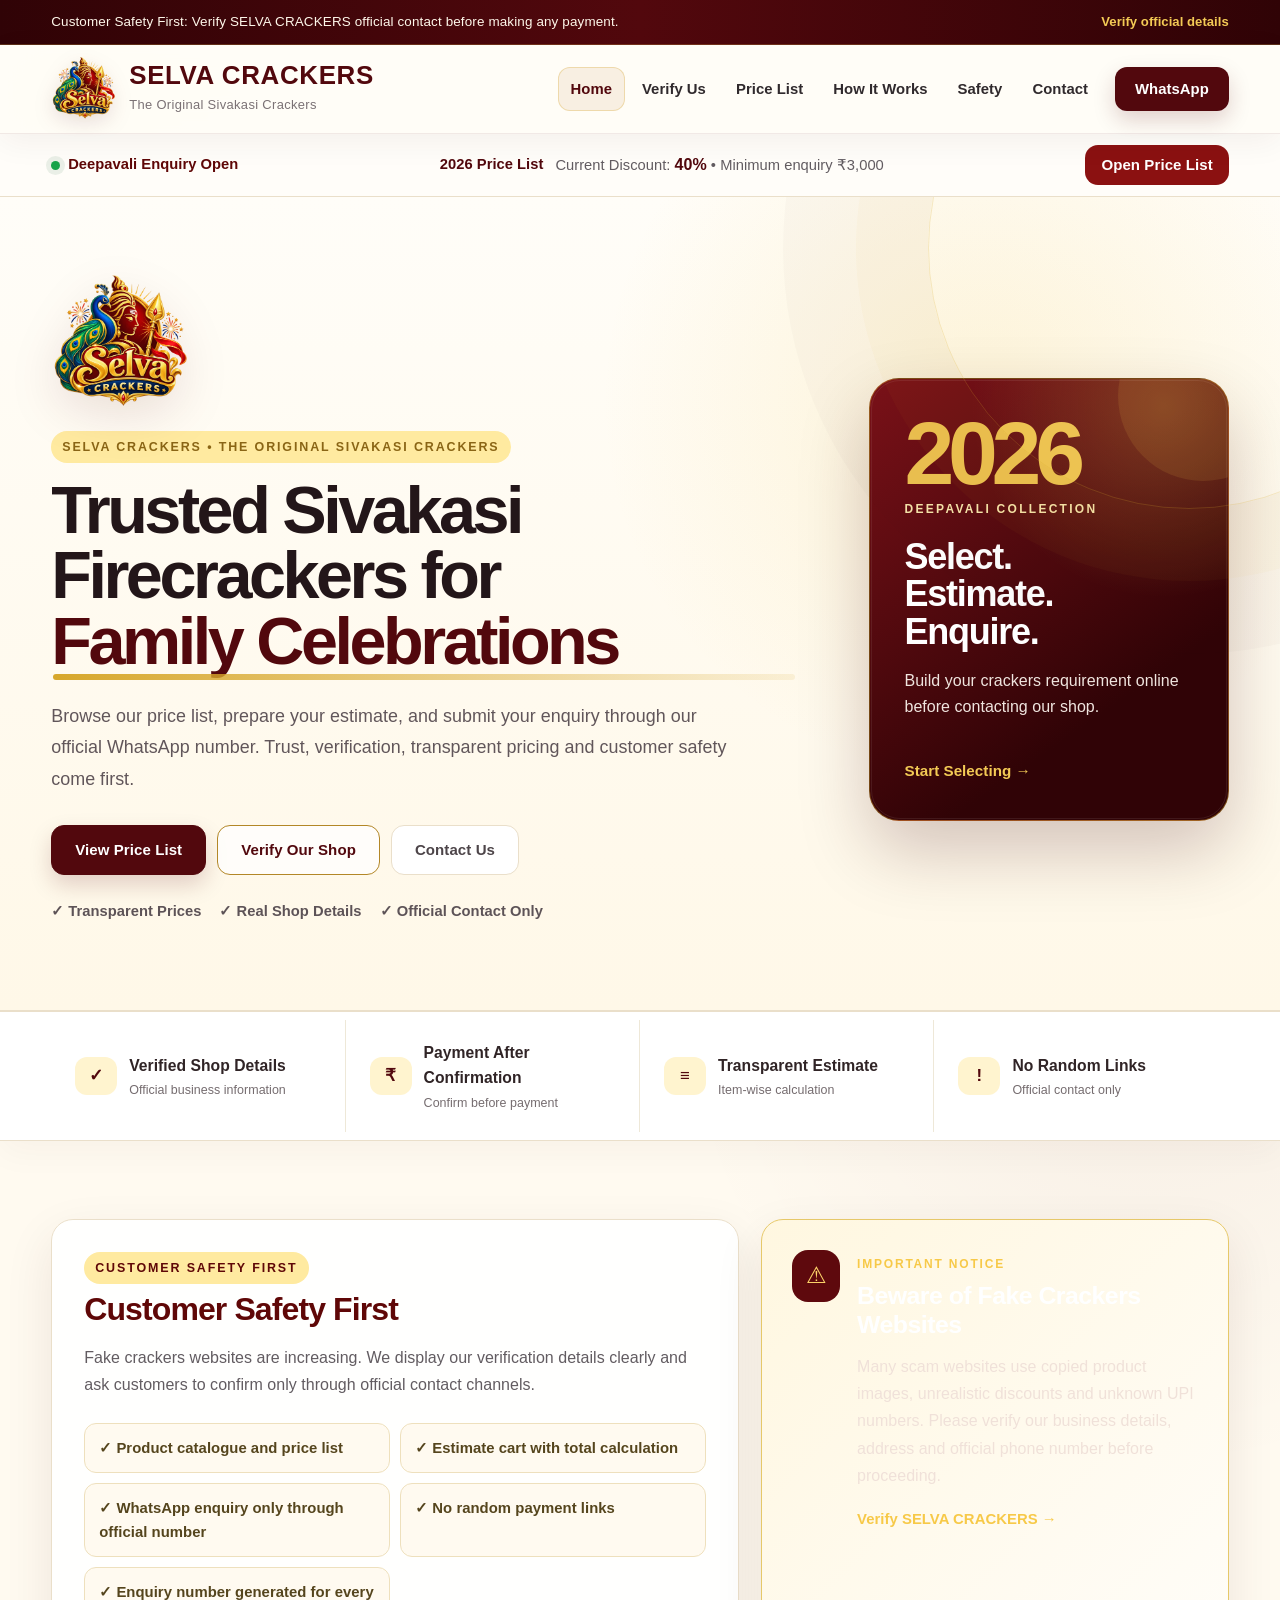
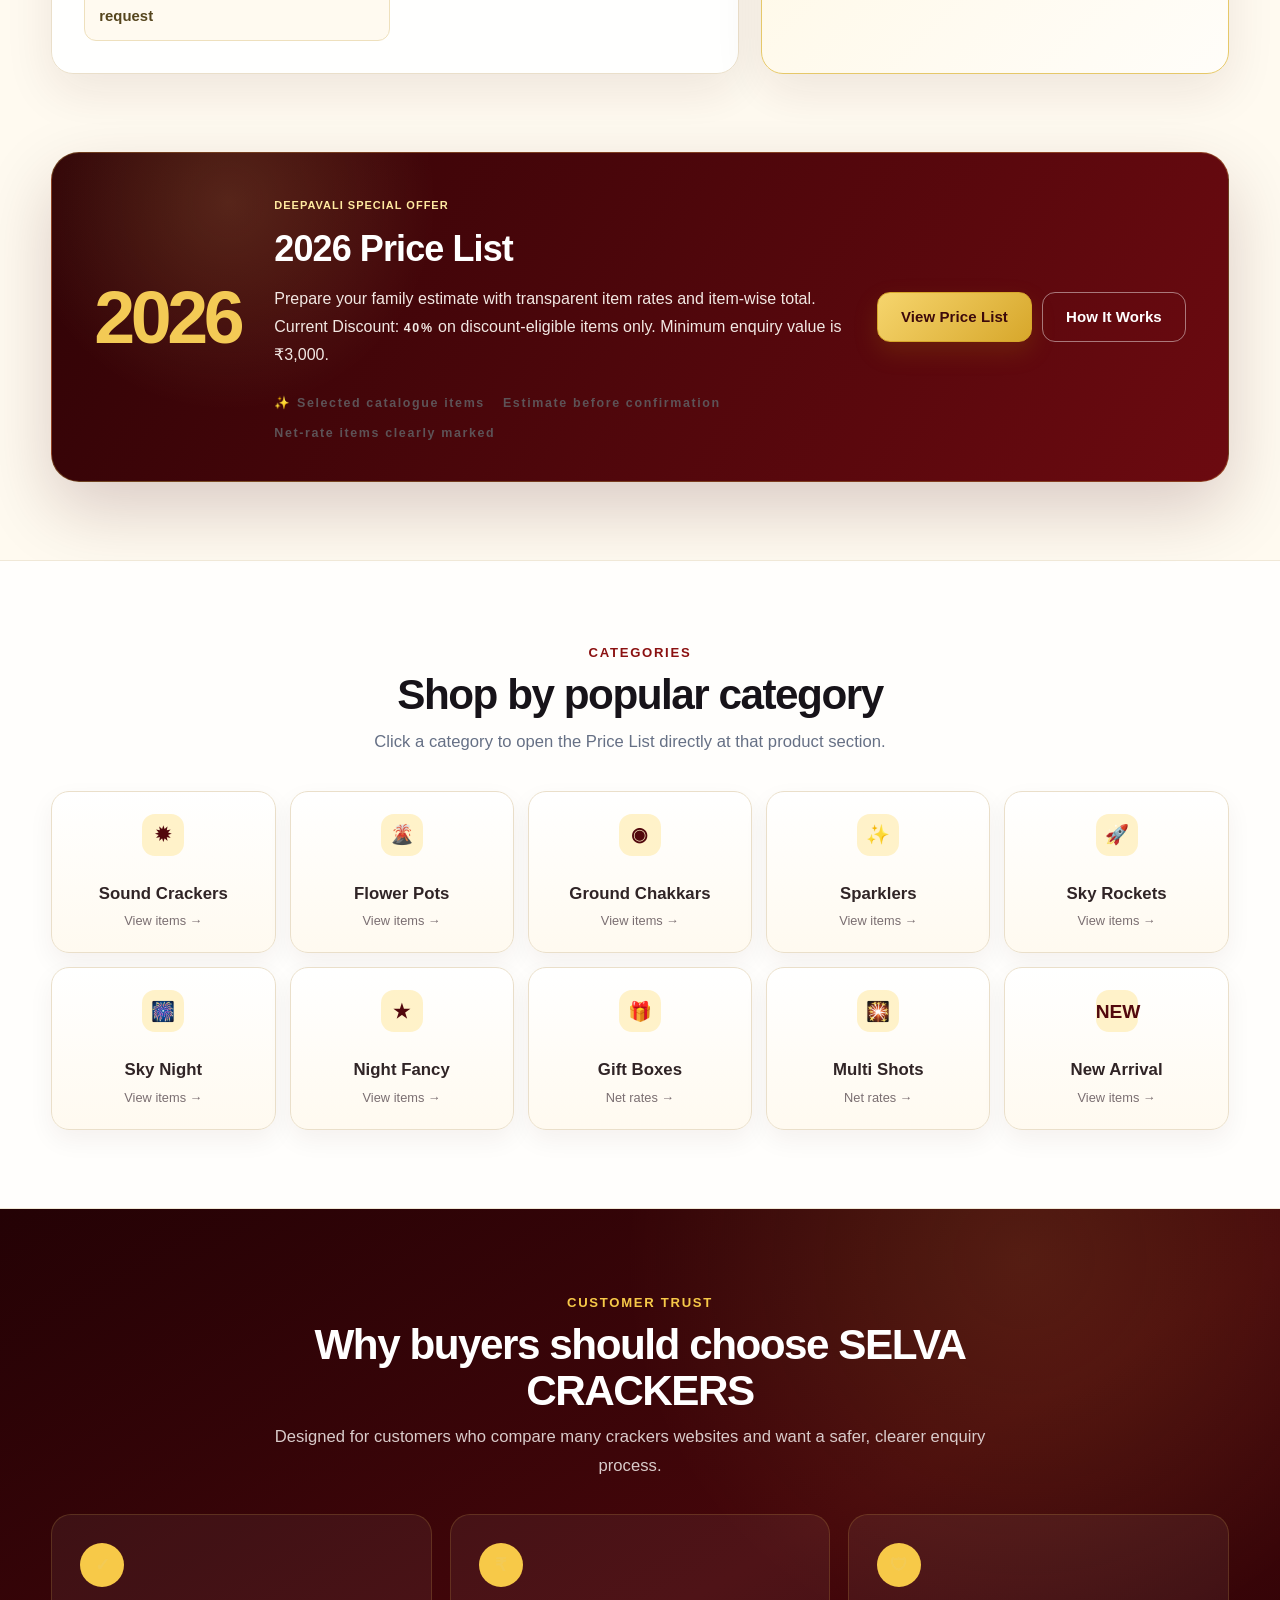
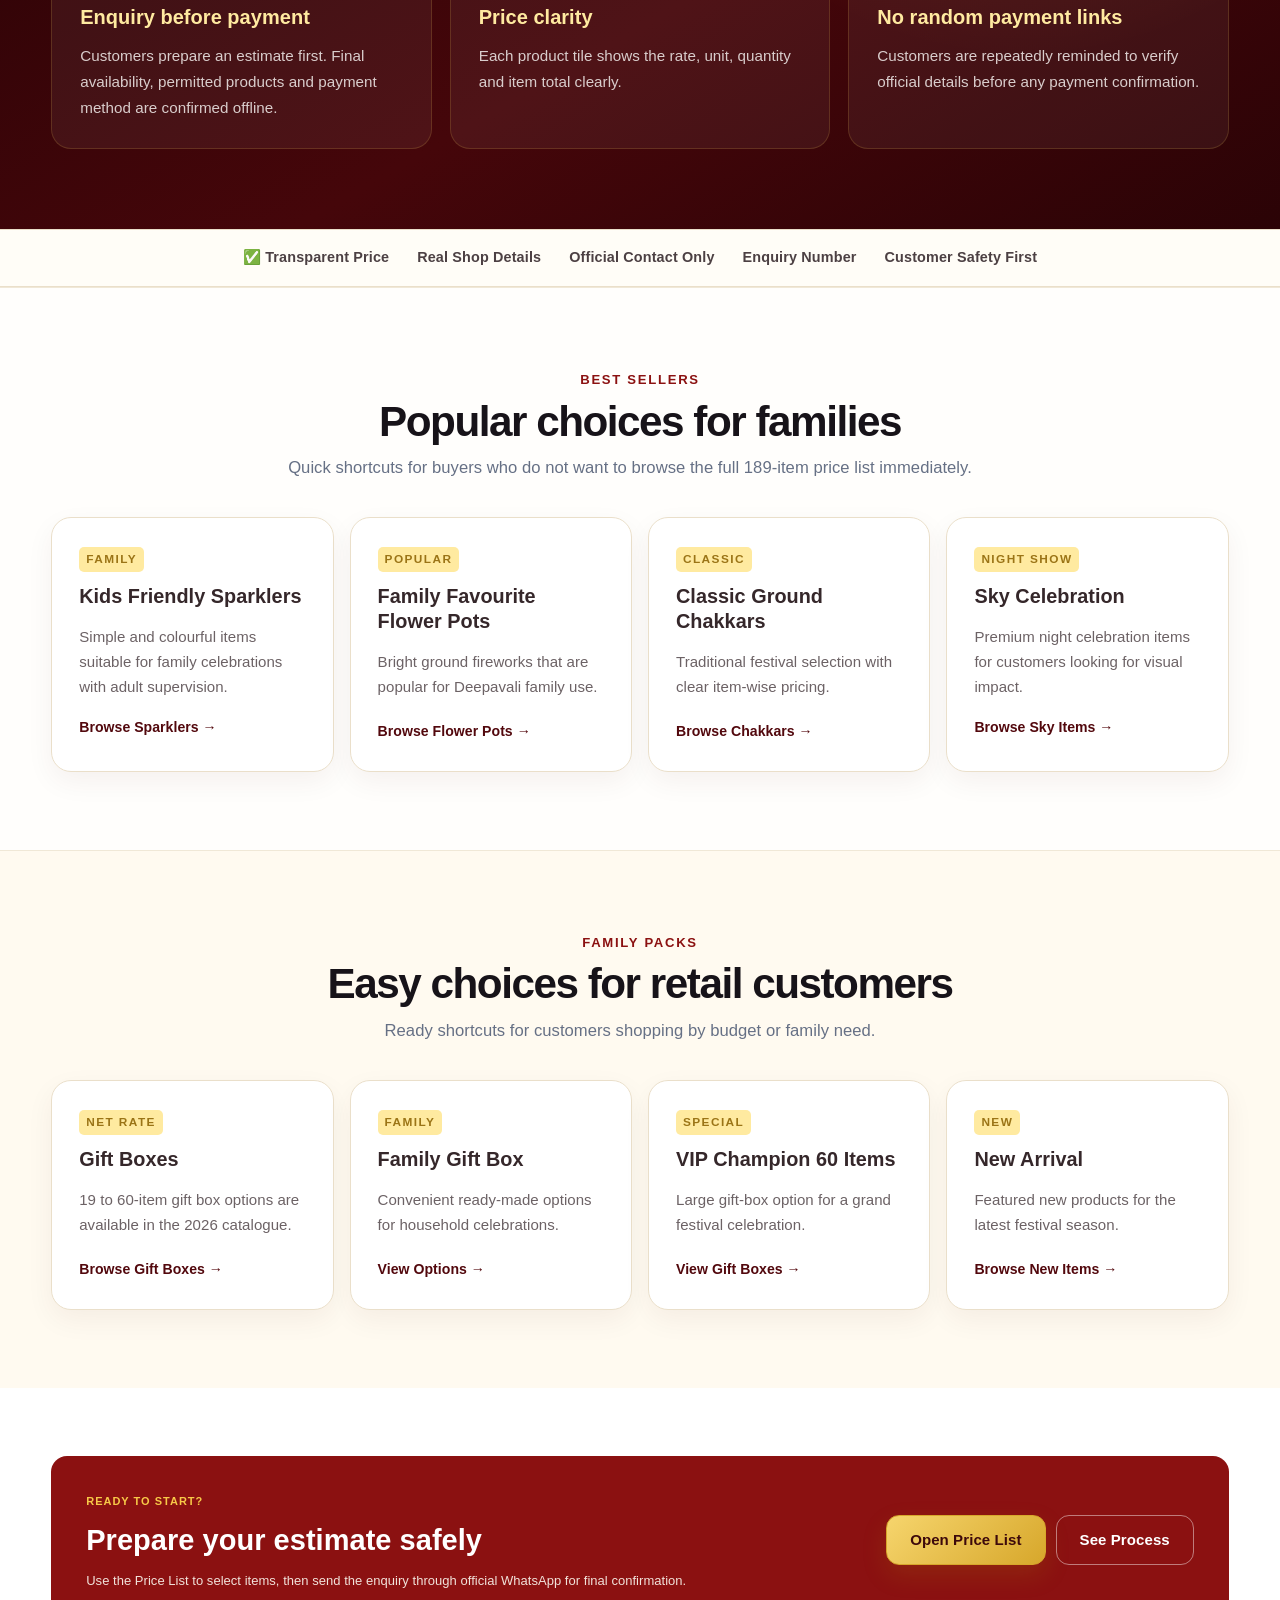
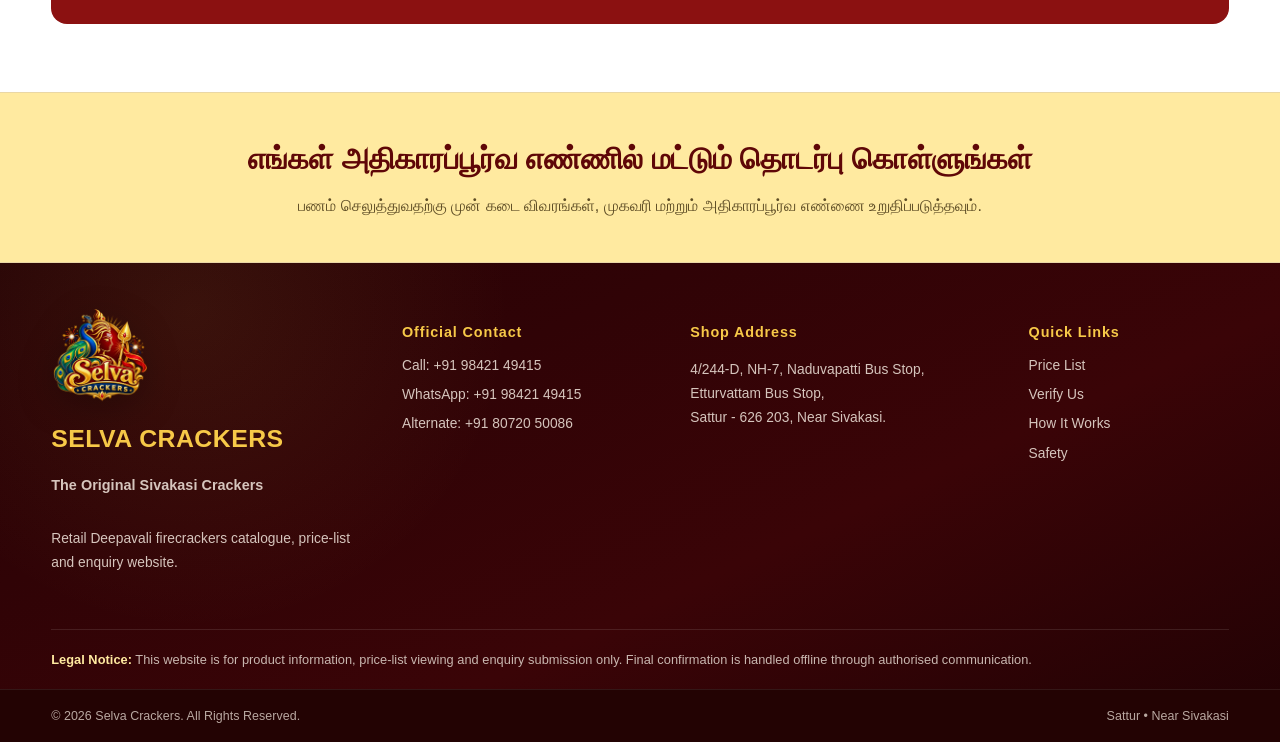
==== commit 1a6237bc: "Add Selva Crackers SEO launch foundation" ====
--- a/index.html
+++ b/index.html
@@ -1,167 +1,156 @@
-<!doctype html>
-<html lang="en">
+<!DOCTYPE html>
+
+<html lang="en-IN">
 <head>
-  <meta charset="utf-8">
-  <meta name="viewport" content="width=device-width, initial-scale=1">
-  <title>SELVA CRACKERS | Deepavali Firecrackers Enquiry</title>
-  <meta name="description" content="Selva Crackers, Sattur near Sivakasi. Official 2026 crackers price list, estimate and WhatsApp enquiry.">
-  <meta name="theme-color" content="#52080d">
-  <link rel="icon" type="image/png" href="images/favicon.png">
-  <link rel="stylesheet" href="css/style.css?v=20260925-13">
-  <link rel="stylesheet" href="css/premium.css?v=20260925-heritage-1">
-  
-</head>
+<meta charset="utf-8"/>
+<meta content="width=device-width, initial-scale=1" name="viewport"/>
+<title>Selva Crackers Sattur | 2026 Crackers Price List Near Sivakasi</title>
+<meta content="Official Selva Crackers website in Sattur near Sivakasi. Browse the 2026 crackers price list, prepare an estimate and send your enquiry through official WhatsApp." name="description"/>
+<meta content="#52080d" name="theme-color"/>
+<link href="images/favicon.png" rel="icon" type="image/png"/>
+<link href="css/style.css?v=20260925-13" rel="stylesheet"/>
+<link href="css/premium.css?v=20260925-heritage-1" rel="stylesheet"/>
+<meta content="index, follow, max-image-preview:large, max-snippet:-1, max-video-preview:-1" name="robots"/><link href="https://arupra6.github.io/selva-fancy-crackers/" rel="canonical"/><link href="site.webmanifest" rel="manifest"/><link href="images/favicon.png" rel="apple-touch-icon"/><meta content="en_IN" property="og:locale"/><meta content="website" property="og:type"/><meta content="Selva Crackers" property="og:site_name"/><meta content="Selva Crackers Sattur | 2026 Crackers Price List Near Sivakasi" property="og:title"/><meta content="Official Selva Crackers website in Sattur near Sivakasi. Browse the 2026 crackers price list, prepare an estimate and send your enquiry through official WhatsApp." property="og:description"/><meta content="https://arupra6.github.io/selva-fancy-crackers/" property="og:url"/><meta content="https://arupra6.github.io/selva-fancy-crackers/images/social-preview.jpg" property="og:image"/><meta content="1200" property="og:image:width"/><meta content="630" property="og:image:height"/><meta content="Selva Crackers 2026 price list and enquiry" property="og:image:alt"/><meta content="summary_large_image" name="twitter:card"/><meta content="Selva Crackers Sattur | 2026 Crackers Price List Near Sivakasi" name="twitter:title"/><meta content="Official Selva Crackers website in Sattur near Sivakasi. Browse the 2026 crackers price list, prepare an estimate and send your enquiry through official WhatsApp." name="twitter:description"/><meta content="https://arupra6.github.io/selva-fancy-crackers/images/social-preview.jpg" name="twitter:image"/><script type="application/ld+json">{"@context":"https://schema.org","@graph":[{"@type":"WebSite","@id":"https://arupra6.github.io/selva-fancy-crackers/#website","url":"https://arupra6.github.io/selva-fancy-crackers/","name":"Selva Crackers","inLanguage":["en-IN","ta-IN"]},{"@type":"Store","@id":"https://arupra6.github.io/selva-fancy-crackers/#store","name":"SELVA CRACKERS","url":"https://arupra6.github.io/selva-fancy-crackers/","logo":"https://arupra6.github.io/selva-fancy-crackers/images/selva-logo.webp","image":"https://arupra6.github.io/selva-fancy-crackers/images/social-preview.jpg","telephone":["+91 98421 49415","+91 80720 50086"],"address":{"@type":"PostalAddress","streetAddress":"4/244-D, NH-7, Naduvapatti Bus Stop, Etturvattam Bus Stop","addressLocality":"Sattur","postalCode":"626203","addressRegion":"Tamil Nadu","addressCountry":"IN"},"hasMap":"https://maps.app.goo.gl/RDsrQhB2oiyEJXku6","areaServed":["Sattur","Sivakasi","Virudhunagar"],"contactPoint":{"@type":"ContactPoint","telephone":"+91 98421 49415","contactType":"customer service","availableLanguage":["English","Tamil"]}},{"@type":"WebPage","@id":"https://arupra6.github.io/selva-fancy-crackers/#webpage","url":"https://arupra6.github.io/selva-fancy-crackers/","name":"Selva Crackers Sattur | 2026 Crackers Price List Near Sivakasi","description":"Official Selva Crackers website in Sattur near Sivakasi. Browse the 2026 crackers price list, prepare an estimate and send your enquiry through official WhatsApp.","isPartOf":{"@id":"https://arupra6.github.io/selva-fancy-crackers/#website"},"about":{"@id":"https://arupra6.github.io/selva-fancy-crackers/#store"},"inLanguage":["en-IN","ta-IN"]}]}</script></head>
 <body>
 <div class="safety-ribbon">
-  <div class="container safety-ribbon-inner">
-    <span>Customer Safety First: Verify SELVA CRACKERS official contact before making any payment.</span>
-    <a href="verify.html">Verify official details</a>
-  </div>
+<div class="container safety-ribbon-inner">
+<span>Customer Safety First: Verify SELVA CRACKERS official contact before making any payment.</span>
+<a href="verify.html">Verify official details</a>
+</div>
 </div>
 <header class="site-header">
-  <div class="container header-inner">
-    <a class="brand" href="index.html" aria-label="Selva Crackers home">
-      <img class="brand-logo" src="images/selva-logo.webp" alt="Selva Crackers logo" width="58" height="58">
-      <span class="brand-copy"><strong>SELVA CRACKERS</strong><small>The Original Sivakasi Crackers</small></span>
-    </a>
-    <button class="menu-toggle" id="menuToggle" type="button" aria-label="Open navigation" aria-expanded="false">☰</button>
-    <nav class="site-nav" id="siteNav">
-      <a class="active" href="index.html">Home</a>
+<div class="container header-inner">
+<a aria-label="Selva Crackers home" class="brand" href="index.html">
+<img alt="Selva Crackers logo" class="brand-logo" height="58" src="images/selva-logo.webp" width="58"/>
+<span class="brand-copy"><strong>SELVA CRACKERS</strong><small>The Original Sivakasi Crackers</small></span>
+</a>
+<button aria-expanded="false" aria-label="Open navigation" class="menu-toggle" id="menuToggle" type="button">☰</button>
+<nav class="site-nav" id="siteNav">
+<a class="active" href="index.html">Home</a>
 <a class="" href="verify.html">Verify Us</a>
 <a class="" href="products.html">Price List</a>
 <a class="" href="how-it-works.html">How It Works</a>
 <a class="" href="safety.html">Safety</a>
 <a class="" href="contact.html">Contact</a>
-      <a class="nav-cta" href="https://wa.me/919842149415" target="_blank" rel="noopener">WhatsApp</a>
-    </nav>
-  </div>
+<a class="nav-cta" href="https://wa.me/919842149415" rel="noopener" target="_blank">WhatsApp</a>
+</nav>
+</div>
 </header>
 <main>
 <section class="offer-strip">
-  <div class="container offer-strip-inner">
-    <div><span class="live-dot"></span><strong>Deepavali Enquiry Open</strong></div>
-    <div class="offer-strip-copy"><strong>2026 Price List</strong><span>Current Discount: <b data-site-discount>40%</b> • Minimum enquiry ₹3,000</span></div>
-    <a class="small-btn" href="products.html">Open Price List</a>
-  </div>
+<div class="container offer-strip-inner">
+<div><span class="live-dot"></span><strong>Deepavali Enquiry Open</strong></div>
+<div class="offer-strip-copy"><strong>2026 Price List</strong><span>Current Discount: <b data-site-discount="">40%</b> • Minimum enquiry ₹3,000</span></div>
+<a class="small-btn" href="products.html">Open Price List</a>
+</div>
 </section>
-
 <section class="home-hero">
-  <div class="container hero-grid">
-    <div class="hero-copy">
-      <div class="hero-logo-wrap"><img class="hero-brand-logo" src="images/selva-logo.webp" alt="Selva Crackers official logo"></div>
-      <span class="eyebrow">SELVA CRACKERS • THE ORIGINAL SIVAKASI CRACKERS</span>
-      <h1>Trusted Sivakasi Firecrackers for <span>Family Celebrations</span></h1>
-      <p>Browse our price list, prepare your estimate, and submit your enquiry through our official WhatsApp number. Trust, verification, transparent pricing and customer safety come first.</p>
-      <div class="hero-actions"><a class="btn btn-primary" href="products.html">View Price List</a><a class="btn btn-outline" href="verify.html">Verify Our Shop</a><a class="btn btn-plain" href="contact.html">Contact Us</a></div>
-      <div class="hero-points"><span>✓ Transparent Prices</span><span>✓ Real Shop Details</span><span>✓ Official Contact Only</span></div>
-    </div>
-    <aside class="hero-panel">
-      <div class="hero-year">2026</div><span>DEEPAVALI COLLECTION</span><h2>Select.<br>Estimate.<br>Enquire.</h2>
-      <p>Build your crackers requirement online before contacting our shop.</p><a href="products.html">Start Selecting →</a>
-    </aside>
-  </div>
+<div class="container hero-grid">
+<div class="hero-copy">
+<div class="hero-logo-wrap"><img alt="Selva Crackers official logo" class="hero-brand-logo" src="images/selva-logo.webp"/></div>
+<span class="eyebrow">SELVA CRACKERS • THE ORIGINAL SIVAKASI CRACKERS</span>
+<h1>Trusted Sivakasi Firecrackers for <span>Family Celebrations</span></h1>
+<p>Browse our price list, prepare your estimate, and submit your enquiry through our official WhatsApp number. Trust, verification, transparent pricing and customer safety come first.</p>
+<div class="hero-actions"><a class="btn btn-primary" href="products.html">View Price List</a><a class="btn btn-outline" href="verify.html">Verify Our Shop</a><a class="btn btn-plain" href="contact.html">Contact Us</a></div>
+<div class="hero-points"><span>✓ Transparent Prices</span><span>✓ Real Shop Details</span><span>✓ Official Contact Only</span></div>
+</div>
+<aside class="hero-panel">
+<div class="hero-year">2026</div><span>DEEPAVALI COLLECTION</span><h2>Select.<br/>Estimate.<br/>Enquire.</h2>
+<p>Build your crackers requirement online before contacting our shop.</p><a href="products.html">Start Selecting →</a>
+</aside>
+</div>
 </section>
-
 <section class="trust-band"><div class="container trust-grid">
-  <div class="trust-item"><span>✓</span><div><strong>Verified Shop Details</strong><small>Official business information</small></div></div>
-  <div class="trust-item"><span>₹</span><div><strong>Payment After Confirmation</strong><small>Confirm before payment</small></div></div>
-  <div class="trust-item"><span>≡</span><div><strong>Transparent Estimate</strong><small>Item-wise calculation</small></div></div>
-  <div class="trust-item"><span>!</span><div><strong>No Random Links</strong><small>Official contact only</small></div></div>
+<div class="trust-item"><span>✓</span><div><strong>Verified Shop Details</strong><small>Official business information</small></div></div>
+<div class="trust-item"><span>₹</span><div><strong>Payment After Confirmation</strong><small>Confirm before payment</small></div></div>
+<div class="trust-item"><span>≡</span><div><strong>Transparent Estimate</strong><small>Item-wise calculation</small></div></div>
+<div class="trust-item"><span>!</span><div><strong>No Random Links</strong><small>Official contact only</small></div></div>
 </div></section>
-
 <section class="section"><div class="container split-cards">
-  <article class="info-card"><span class="section-label">CUSTOMER SAFETY FIRST</span><h2>Customer Safety First</h2>
-    <p>Fake crackers websites are increasing. We display our verification details clearly and ask customers to confirm only through official contact channels.</p>
-    <ul class="check-grid"><li>✓ Product catalogue and price list</li><li>✓ Estimate cart with total calculation</li><li>✓ WhatsApp enquiry only through official number</li><li>✓ No random payment links</li><li>✓ Enquiry number generated for every request</li></ul>
-  </article>
-  <article class="warning-card"><span class="warning-icon">⚠</span><div><small>IMPORTANT NOTICE</small><h3>Beware of Fake Crackers Websites</h3><p>Many scam websites use copied product images, unrealistic discounts and unknown UPI numbers. Please verify our business details, address and official phone number before proceeding.</p><a href="verify.html">Verify SELVA CRACKERS →</a></div></article>
+<article class="info-card"><span class="section-label">CUSTOMER SAFETY FIRST</span><h2>Customer Safety First</h2>
+<p>Fake crackers websites are increasing. We display our verification details clearly and ask customers to confirm only through official contact channels.</p>
+<ul class="check-grid"><li>✓ Product catalogue and price list</li><li>✓ Estimate cart with total calculation</li><li>✓ WhatsApp enquiry only through official number</li><li>✓ No random payment links</li><li>✓ Enquiry number generated for every request</li></ul>
+</article>
+<article class="warning-card"><span class="warning-icon">⚠</span><div><small>IMPORTANT NOTICE</small><h3>Beware of Fake Crackers Websites</h3><p>Many scam websites use copied product images, unrealistic discounts and unknown UPI numbers. Please verify our business details, address and official phone number before proceeding.</p><a href="verify.html">Verify SELVA CRACKERS →</a></div></article>
 </div></section>
-
 <section class="promo-section"><div class="container promo-card">
-  <div class="promo-year">2026</div><div><span>DEEPAVALI SPECIAL OFFER</span><h2>2026 Price List</h2><p>Prepare your family estimate with transparent item rates and item-wise total. Current Discount: <strong><span data-site-discount>40%</span></strong> on discount-eligible items only. Minimum enquiry value is ₹3,000.</p><div class="hero-points"><span>✨ Selected catalogue items</span><span>Estimate before confirmation</span><span>Net-rate items clearly marked</span></div></div>
-  <div class="inline-actions"><a class="btn btn-gold" href="products.html">View Price List</a><a class="btn btn-light-border" href="how-it-works.html">How It Works</a></div>
+<div class="promo-year">2026</div><div><span>DEEPAVALI SPECIAL OFFER</span><h2>2026 Price List</h2><p>Prepare your family estimate with transparent item rates and item-wise total. Current Discount: <strong><span data-site-discount="">40%</span></strong> on discount-eligible items only. Minimum enquiry value is ₹3,000.</p><div class="hero-points"><span>✨ Selected catalogue items</span><span>Estimate before confirmation</span><span>Net-rate items clearly marked</span></div></div>
+<div class="inline-actions"><a class="btn btn-gold" href="products.html">View Price List</a><a class="btn btn-light-border" href="how-it-works.html">How It Works</a></div>
 </div></section>
-
 <section class="section white-section"><div class="container">
-  <div class="section-heading"><span>Categories</span><h2>Shop by popular category</h2><p>Click a category to open the Price List directly at that product section.</p></div>
-  <div class="category-grid">
-    <a href="products.html?category=Sound%20Crackers"><i>✹</i><strong>Sound Crackers</strong><small>View items →</small></a>
-    <a href="products.html?category=Flower%20Pots"><i>🌋</i><strong>Flower Pots</strong><small>View items →</small></a>
-    <a href="products.html?category=Ground%20Chakkars"><i>◉</i><strong>Ground Chakkars</strong><small>View items →</small></a>
-    <a href="products.html?category=Sparklers"><i>✨</i><strong>Sparklers</strong><small>View items →</small></a>
-    <a href="products.html?category=Rocket"><i>🚀</i><strong>Sky Rockets</strong><small>View items →</small></a>
-    <a href="products.html?category=Combo%20Aerial%20Shot"><i>🎆</i><strong>Sky Night</strong><small>View items →</small></a>
-    <a href="products.html?category=Elite%20Series"><i>★</i><strong>Night Fancy</strong><small>View items →</small></a>
-    <a href="products.html?category=Gift%20Box"><i>🎁</i><strong>Gift Boxes</strong><small>Net rates →</small></a>
-    <a href="products.html?category=Fancy%20Multi%20Shots"><i>🎇</i><strong>Multi Shots</strong><small>Net rates →</small></a>
-    <a href="products.html?category=New%20Version"><i>NEW</i><strong>New Arrival</strong><small>View items →</small></a>
-  </div>
+<div class="section-heading"><span>Categories</span><h2>Shop by popular category</h2><p>Click a category to open the Price List directly at that product section.</p></div>
+<div class="category-grid">
+<a href="products.html?category=Sound%20Crackers"><i>✹</i><strong>Sound Crackers</strong><small>View items →</small></a>
+<a href="products.html?category=Flower%20Pots"><i>🌋</i><strong>Flower Pots</strong><small>View items →</small></a>
+<a href="products.html?category=Ground%20Chakkars"><i>◉</i><strong>Ground Chakkars</strong><small>View items →</small></a>
+<a href="products.html?category=Sparklers"><i>✨</i><strong>Sparklers</strong><small>View items →</small></a>
+<a href="products.html?category=Rocket"><i>🚀</i><strong>Sky Rockets</strong><small>View items →</small></a>
+<a href="products.html?category=Combo%20Aerial%20Shot"><i>🎆</i><strong>Sky Night</strong><small>View items →</small></a>
+<a href="products.html?category=Elite%20Series"><i>★</i><strong>Night Fancy</strong><small>View items →</small></a>
+<a href="products.html?category=Gift%20Box"><i>🎁</i><strong>Gift Boxes</strong><small>Net rates →</small></a>
+<a href="products.html?category=Fancy%20Multi%20Shots"><i>🎇</i><strong>Multi Shots</strong><small>Net rates →</small></a>
+<a href="products.html?category=New%20Version"><i>NEW</i><strong>New Arrival</strong><small>View items →</small></a>
+</div>
 </div></section>
-
 <section class="dark-section"><div class="container">
-  <div class="section-heading light"><span>Customer Trust</span><h2>Why buyers should choose SELVA CRACKERS</h2><p>Designed for customers who compare many crackers websites and want a safer, clearer enquiry process.</p></div>
-  <div class="three-grid">
-    <article><b>✓</b><h3>Enquiry before payment</h3><p>Customers prepare an estimate first. Final availability, permitted products and payment method are confirmed offline.</p></article>
-    <article><b>₹</b><h3>Price clarity</h3><p>Each product tile shows the rate, unit, quantity and item total clearly.</p></article>
-    <article><b>🛡</b><h3>No random payment links</h3><p>Customers are repeatedly reminded to verify official details before any payment confirmation.</p></article>
-  </div>
+<div class="section-heading light"><span>Customer Trust</span><h2>Why buyers should choose SELVA CRACKERS</h2><p>Designed for customers who compare many crackers websites and want a safer, clearer enquiry process.</p></div>
+<div class="three-grid">
+<article><b>✓</b><h3>Enquiry before payment</h3><p>Customers prepare an estimate first. Final availability, permitted products and payment method are confirmed offline.</p></article>
+<article><b>₹</b><h3>Price clarity</h3><p>Each product tile shows the rate, unit, quantity and item total clearly.</p></article>
+<article><b>🛡</b><h3>No random payment links</h3><p>Customers are repeatedly reminded to verify official details before any payment confirmation.</p></article>
+</div>
 </div></section>
-
 <section class="confidence-strip"><div class="container confidence-items"><span>✅ Transparent Price</span><span>Real Shop Details</span><span>Official Contact Only</span><span>Enquiry Number</span><span>Customer Safety First</span></div></section>
-
 <section class="section white-section"><div class="container">
-  <div class="section-heading"><span>Best Sellers</span><h2>Popular choices for families</h2><p>Quick shortcuts for buyers who do not want to browse the full 189-item price list immediately.</p></div>
-  <div class="popular-grid">
-    <a href="products.html?category=Sparklers"><small>FAMILY</small><h3>Kids Friendly Sparklers</h3><p>Simple and colourful items suitable for family celebrations with adult supervision.</p><strong>Browse Sparklers →</strong></a>
-    <a href="products.html?category=Flower%20Pots"><small>POPULAR</small><h3>Family Favourite Flower Pots</h3><p>Bright ground fireworks that are popular for Deepavali family use.</p><strong>Browse Flower Pots →</strong></a>
-    <a href="products.html?category=Ground%20Chakkars"><small>CLASSIC</small><h3>Classic Ground Chakkars</h3><p>Traditional festival selection with clear item-wise pricing.</p><strong>Browse Chakkars →</strong></a>
-    <a href="products.html?category=Combo%20Aerial%20Shot"><small>NIGHT SHOW</small><h3>Sky Celebration</h3><p>Premium night celebration items for customers looking for visual impact.</p><strong>Browse Sky Items →</strong></a>
-  </div>
+<div class="section-heading"><span>Best Sellers</span><h2>Popular choices for families</h2><p>Quick shortcuts for buyers who do not want to browse the full 189-item price list immediately.</p></div>
+<div class="popular-grid">
+<a href="products.html?category=Sparklers"><small>FAMILY</small><h3>Kids Friendly Sparklers</h3><p>Simple and colourful items suitable for family celebrations with adult supervision.</p><strong>Browse Sparklers →</strong></a>
+<a href="products.html?category=Flower%20Pots"><small>POPULAR</small><h3>Family Favourite Flower Pots</h3><p>Bright ground fireworks that are popular for Deepavali family use.</p><strong>Browse Flower Pots →</strong></a>
+<a href="products.html?category=Ground%20Chakkars"><small>CLASSIC</small><h3>Classic Ground Chakkars</h3><p>Traditional festival selection with clear item-wise pricing.</p><strong>Browse Chakkars →</strong></a>
+<a href="products.html?category=Combo%20Aerial%20Shot"><small>NIGHT SHOW</small><h3>Sky Celebration</h3><p>Premium night celebration items for customers looking for visual impact.</p><strong>Browse Sky Items →</strong></a>
+</div>
 </div></section>
-
 <section class="section"><div class="container">
-  <div class="section-heading"><span>Family Packs</span><h2>Easy choices for retail customers</h2><p>Ready shortcuts for customers shopping by budget or family need.</p></div>
-  <div class="popular-grid">
-    <a href="products.html?category=Gift%20Box"><small>NET RATE</small><h3>Gift Boxes</h3><p>19 to 60-item gift box options are available in the 2026 catalogue.</p><strong>Browse Gift Boxes →</strong></a>
-    <a href="products.html?category=Gift%20Box"><small>FAMILY</small><h3>Family Gift Box</h3><p>Convenient ready-made options for household celebrations.</p><strong>View Options →</strong></a>
-    <a href="products.html?category=Gift%20Box"><small>SPECIAL</small><h3>VIP Champion 60 Items</h3><p>Large gift-box option for a grand festival celebration.</p><strong>View Gift Boxes →</strong></a>
-    <a href="products.html?category=New%20Version"><small>NEW</small><h3>New Arrival</h3><p>Featured new products for the latest festival season.</p><strong>Browse New Items →</strong></a>
-  </div>
+<div class="section-heading"><span>Family Packs</span><h2>Easy choices for retail customers</h2><p>Ready shortcuts for customers shopping by budget or family need.</p></div>
+<div class="popular-grid">
+<a href="products.html?category=Gift%20Box"><small>NET RATE</small><h3>Gift Boxes</h3><p>19 to 60-item gift box options are available in the 2026 catalogue.</p><strong>Browse Gift Boxes →</strong></a>
+<a href="products.html?category=Gift%20Box"><small>FAMILY</small><h3>Family Gift Box</h3><p>Convenient ready-made options for household celebrations.</p><strong>View Options →</strong></a>
+<a href="products.html?category=Gift%20Box"><small>SPECIAL</small><h3>VIP Champion 60 Items</h3><p>Large gift-box option for a grand festival celebration.</p><strong>View Gift Boxes →</strong></a>
+<a href="products.html?category=New%20Version"><small>NEW</small><h3>New Arrival</h3><p>Featured new products for the latest festival season.</p><strong>Browse New Items →</strong></a>
+</div>
 </div></section>
-
 <section class="cta-section"><div class="container cta-card"><div><span>READY TO START?</span><h2>Prepare your estimate safely</h2><p>Use the Price List to select items, then send the enquiry through official WhatsApp for final confirmation.</p></div><div class="inline-actions"><a class="btn btn-gold" href="products.html">Open Price List</a><a class="btn btn-light-border" href="how-it-works.html">See Process</a></div></div></section>
 <section class="tamil-band"><div class="container"><h2>எங்கள் அதிகாரப்பூர்வ எண்ணில் மட்டும் தொடர்பு கொள்ளுங்கள்</h2><p>பணம் செலுத்துவதற்கு முன் கடை விவரங்கள், முகவரி மற்றும் அதிகாரப்பூர்வ எண்ணை உறுதிப்படுத்தவும்.</p></div></section>
 </main>
 <footer class="site-footer" id="contact">
-  <div class="container footer-grid">
-    <div class="footer-brand-column">
-      <img class="footer-logo" src="images/selva-logo.webp" alt="Selva Crackers logo" width="92" height="92">
-      <h3>SELVA CRACKERS</h3>
-      <p class="footer-tagline">The Original Sivakasi Crackers</p>
-      <p>Retail Deepavali firecrackers catalogue, price-list and enquiry website.</p>
-    </div>
-    <div>
-      <h4>Official Contact</h4>
-      <a href="tel:+919842149415">Call: +91 98421 49415</a>
-      <a href="https://wa.me/919842149415" target="_blank" rel="noopener">WhatsApp: +91 98421 49415</a>
-      <a href="tel:+918072050086">Alternate: +91 80720 50086</a>
-    </div>
-    <div>
-      <h4>Shop Address</h4>
-      <p>4/244-D, NH-7, Naduvapatti Bus Stop,<br>Etturvattam Bus Stop,<br>Sattur - 626 203, Near Sivakasi.</p>
-    </div>
-    <div>
-      <h4>Quick Links</h4>
-      <a href="products.html">Price List</a>
-      <a href="verify.html">Verify Us</a>
-      <a href="how-it-works.html">How It Works</a>
-      <a href="safety.html">Safety</a>
-    </div>
-  </div>
-  <div class="container footer-legal"><strong>Legal Notice:</strong> This website is for product information, price-list viewing and enquiry submission only. Final confirmation is handled offline through authorised communication.</div>
-  <div class="footer-bottom"><div class="container footer-bottom-inner"><span>© 2026 Selva Crackers. All Rights Reserved.</span><span>Sattur • Near Sivakasi</span></div></div>
+<div class="container footer-grid">
+<div class="footer-brand-column">
+<img alt="Selva Crackers logo" class="footer-logo" height="92" src="images/selva-logo.webp" width="92"/>
+<h3>SELVA CRACKERS</h3>
+<p class="footer-tagline">The Original Sivakasi Crackers</p>
+<p>Retail Deepavali firecrackers catalogue, price-list and enquiry website.</p>
+</div>
+<div>
+<h4>Official Contact</h4>
+<a href="tel:+919842149415">Call: +91 98421 49415</a>
+<a href="https://wa.me/919842149415" rel="noopener" target="_blank">WhatsApp: +91 98421 49415</a>
+<a href="tel:+918072050086">Alternate: +91 80720 50086</a>
+</div>
+<div>
+<h4>Shop Address</h4>
+<p>4/244-D, NH-7, Naduvapatti Bus Stop,<br/>Etturvattam Bus Stop,<br/>Sattur - 626 203, Near Sivakasi.</p>
+</div>
+<div>
+<h4>Quick Links</h4>
+<a href="products.html">Price List</a>
+<a href="verify.html">Verify Us</a>
+<a href="how-it-works.html">How It Works</a>
+<a href="safety.html">Safety</a>
+</div>
+</div>
+<div class="container footer-legal"><strong>Legal Notice:</strong> This website is for product information, price-list viewing and enquiry submission only. Final confirmation is handled offline through authorised communication.</div>
+<div class="footer-bottom"><div class="container footer-bottom-inner"><span>© 2026 Selva Crackers. All Rights Reserved.</span><span>Sattur • Near Sivakasi</span></div></div>
 </footer>
-
 <script src="js/app.js?v=20260925-13"></script>
 </body>
 </html>
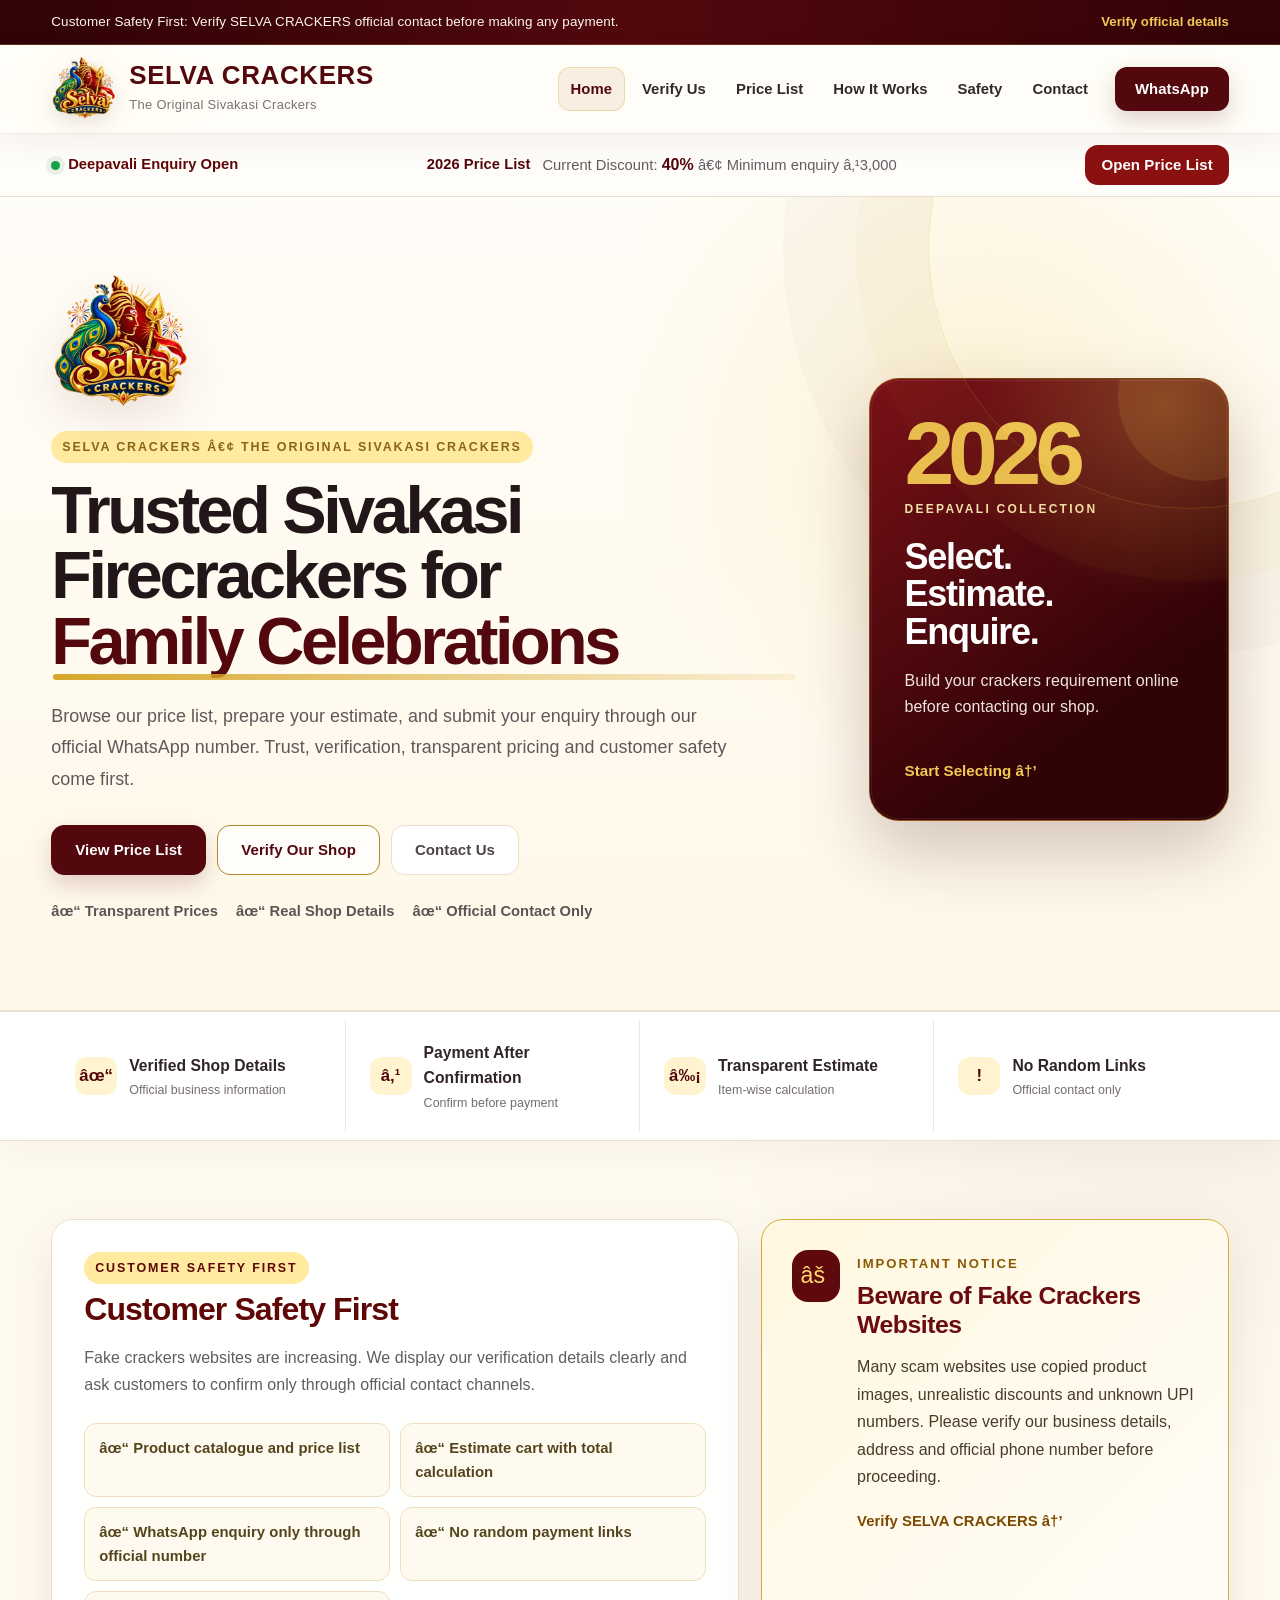
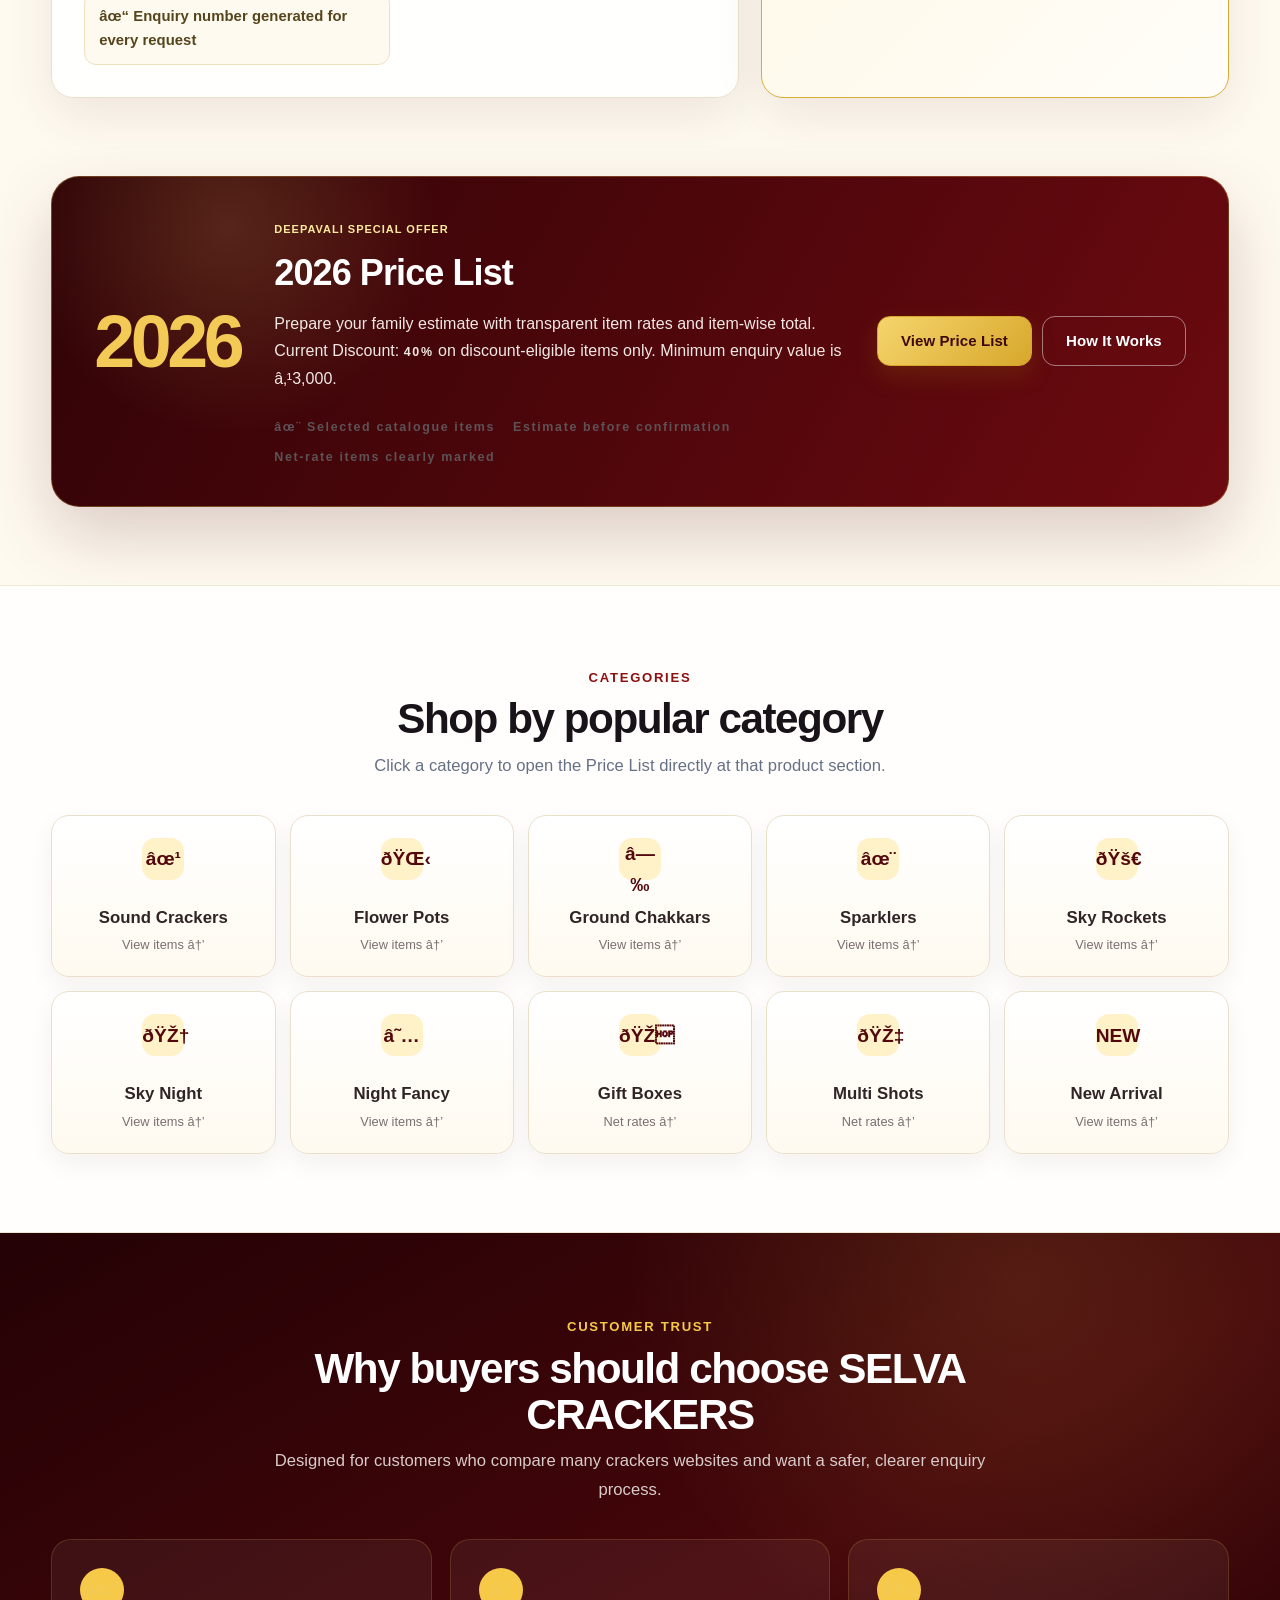
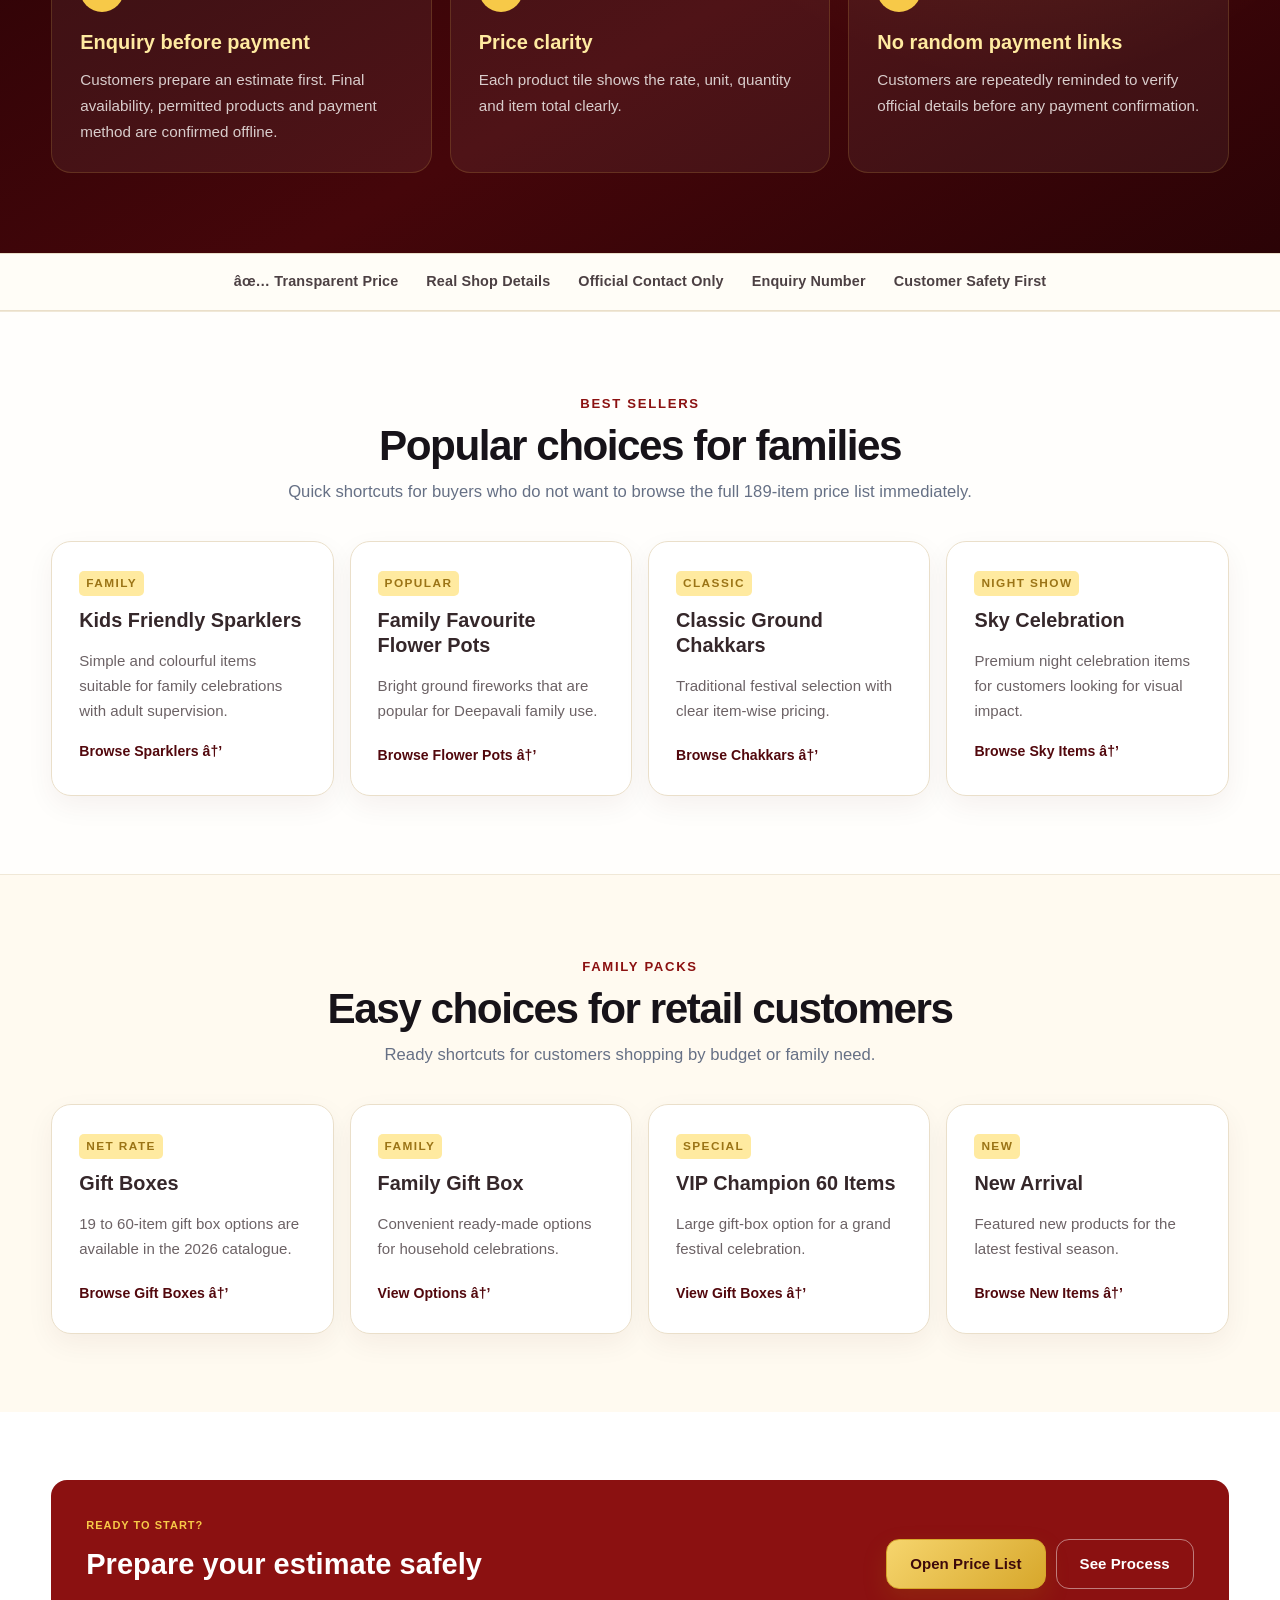
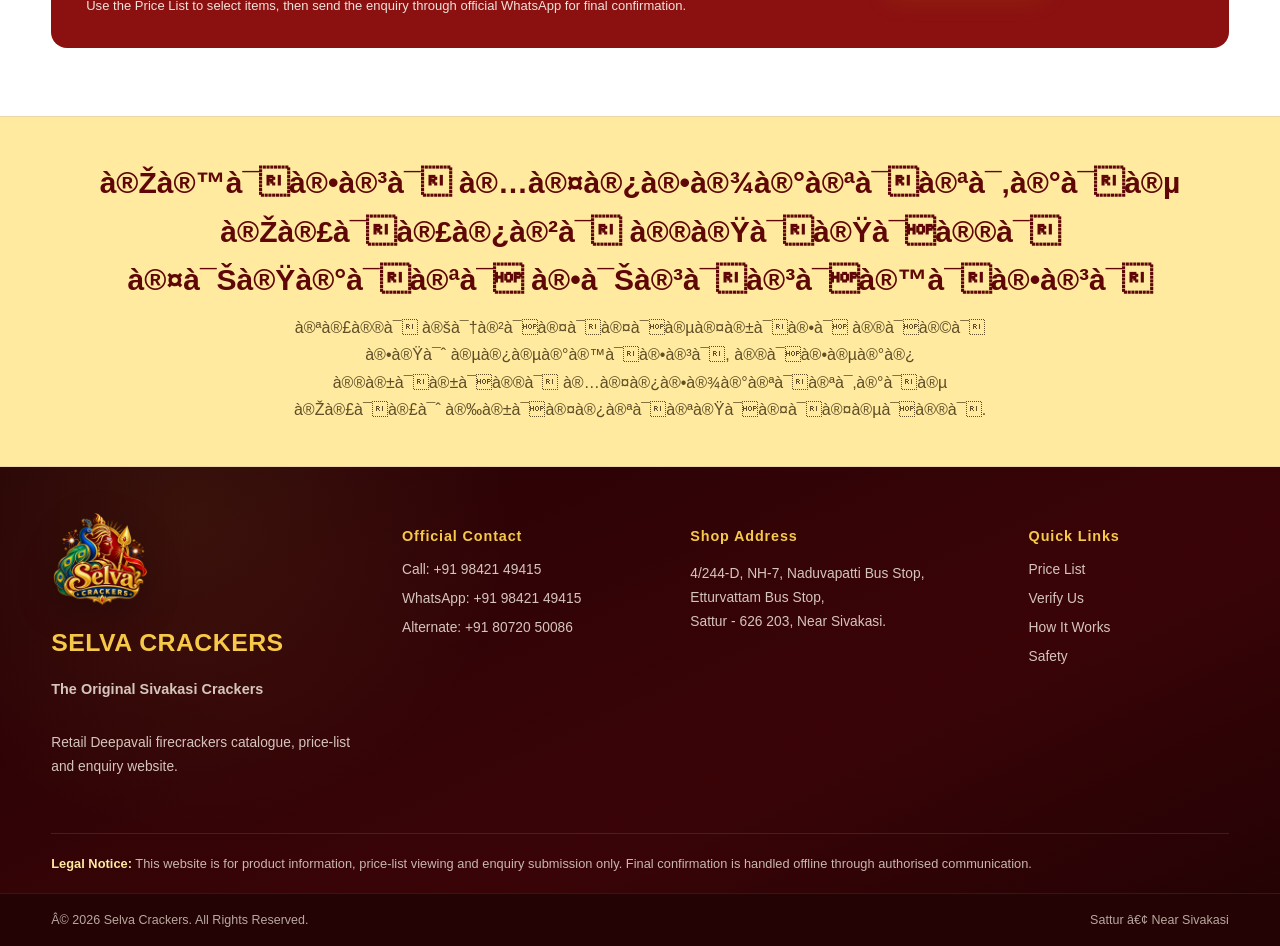
==== commit 1251e5b2: "Improve website text contrast and readability" ====
--- a/index.html
+++ b/index.html
@@ -1,4 +1,4 @@
-<!DOCTYPE html>
+﻿<!DOCTYPE html>
 
 <html lang="en-IN">
 <head>
@@ -9,7 +9,7 @@
 <meta content="#52080d" name="theme-color"/>
 <link href="images/favicon.png" rel="icon" type="image/png"/>
 <link href="css/style.css?v=20260925-13" rel="stylesheet"/>
-<link href="css/premium.css?v=20260925-heritage-1" rel="stylesheet"/>
+<link href="css/premium.css?v=20260930-contrast-1" rel="stylesheet"/>
 <meta content="index, follow, max-image-preview:large, max-snippet:-1, max-video-preview:-1" name="robots"/><link href="https://arupra6.github.io/selva-fancy-crackers/" rel="canonical"/><link href="site.webmanifest" rel="manifest"/><link href="images/favicon.png" rel="apple-touch-icon"/><meta content="en_IN" property="og:locale"/><meta content="website" property="og:type"/><meta content="Selva Crackers" property="og:site_name"/><meta content="Selva Crackers Sattur | 2026 Crackers Price List Near Sivakasi" property="og:title"/><meta content="Official Selva Crackers website in Sattur near Sivakasi. Browse the 2026 crackers price list, prepare an estimate and send your enquiry through official WhatsApp." property="og:description"/><meta content="https://arupra6.github.io/selva-fancy-crackers/" property="og:url"/><meta content="https://arupra6.github.io/selva-fancy-crackers/images/social-preview.jpg" property="og:image"/><meta content="1200" property="og:image:width"/><meta content="630" property="og:image:height"/><meta content="Selva Crackers 2026 price list and enquiry" property="og:image:alt"/><meta content="summary_large_image" name="twitter:card"/><meta content="Selva Crackers Sattur | 2026 Crackers Price List Near Sivakasi" name="twitter:title"/><meta content="Official Selva Crackers website in Sattur near Sivakasi. Browse the 2026 crackers price list, prepare an estimate and send your enquiry through official WhatsApp." name="twitter:description"/><meta content="https://arupra6.github.io/selva-fancy-crackers/images/social-preview.jpg" name="twitter:image"/><script type="application/ld+json">{"@context":"https://schema.org","@graph":[{"@type":"WebSite","@id":"https://arupra6.github.io/selva-fancy-crackers/#website","url":"https://arupra6.github.io/selva-fancy-crackers/","name":"Selva Crackers","inLanguage":["en-IN","ta-IN"]},{"@type":"Store","@id":"https://arupra6.github.io/selva-fancy-crackers/#store","name":"SELVA CRACKERS","url":"https://arupra6.github.io/selva-fancy-crackers/","logo":"https://arupra6.github.io/selva-fancy-crackers/images/selva-logo.webp","image":"https://arupra6.github.io/selva-fancy-crackers/images/social-preview.jpg","telephone":["+91 98421 49415","+91 80720 50086"],"address":{"@type":"PostalAddress","streetAddress":"4/244-D, NH-7, Naduvapatti Bus Stop, Etturvattam Bus Stop","addressLocality":"Sattur","postalCode":"626203","addressRegion":"Tamil Nadu","addressCountry":"IN"},"hasMap":"https://maps.app.goo.gl/RDsrQhB2oiyEJXku6","areaServed":["Sattur","Sivakasi","Virudhunagar"],"contactPoint":{"@type":"ContactPoint","telephone":"+91 98421 49415","contactType":"customer service","availableLanguage":["English","Tamil"]}},{"@type":"WebPage","@id":"https://arupra6.github.io/selva-fancy-crackers/#webpage","url":"https://arupra6.github.io/selva-fancy-crackers/","name":"Selva Crackers Sattur | 2026 Crackers Price List Near Sivakasi","description":"Official Selva Crackers website in Sattur near Sivakasi. Browse the 2026 crackers price list, prepare an estimate and send your enquiry through official WhatsApp.","isPartOf":{"@id":"https://arupra6.github.io/selva-fancy-crackers/#website"},"about":{"@id":"https://arupra6.github.io/selva-fancy-crackers/#store"},"inLanguage":["en-IN","ta-IN"]}]}</script></head>
 <body>
 <div class="safety-ribbon">
@@ -24,7 +24,7 @@
 <img alt="Selva Crackers logo" class="brand-logo" height="58" src="images/selva-logo.webp" width="58"/>
 <span class="brand-copy"><strong>SELVA CRACKERS</strong><small>The Original Sivakasi Crackers</small></span>
 </a>
-<button aria-expanded="false" aria-label="Open navigation" class="menu-toggle" id="menuToggle" type="button">☰</button>
+<button aria-expanded="false" aria-label="Open navigation" class="menu-toggle" id="menuToggle" type="button">â˜°</button>
 <nav class="site-nav" id="siteNav">
 <a class="active" href="index.html">Home</a>
 <a class="" href="verify.html">Verify Us</a>
@@ -40,7 +40,7 @@
 <section class="offer-strip">
 <div class="container offer-strip-inner">
 <div><span class="live-dot"></span><strong>Deepavali Enquiry Open</strong></div>
-<div class="offer-strip-copy"><strong>2026 Price List</strong><span>Current Discount: <b data-site-discount="">40%</b> • Minimum enquiry ₹3,000</span></div>
+<div class="offer-strip-copy"><strong>2026 Price List</strong><span>Current Discount: <b data-site-discount="">40%</b> â€¢ Minimum enquiry â‚¹3,000</span></div>
 <a class="small-btn" href="products.html">Open Price List</a>
 </div>
 </section>
@@ -48,79 +48,79 @@
 <div class="container hero-grid">
 <div class="hero-copy">
 <div class="hero-logo-wrap"><img alt="Selva Crackers official logo" class="hero-brand-logo" src="images/selva-logo.webp"/></div>
-<span class="eyebrow">SELVA CRACKERS • THE ORIGINAL SIVAKASI CRACKERS</span>
+<span class="eyebrow">SELVA CRACKERS â€¢ THE ORIGINAL SIVAKASI CRACKERS</span>
 <h1>Trusted Sivakasi Firecrackers for <span>Family Celebrations</span></h1>
 <p>Browse our price list, prepare your estimate, and submit your enquiry through our official WhatsApp number. Trust, verification, transparent pricing and customer safety come first.</p>
 <div class="hero-actions"><a class="btn btn-primary" href="products.html">View Price List</a><a class="btn btn-outline" href="verify.html">Verify Our Shop</a><a class="btn btn-plain" href="contact.html">Contact Us</a></div>
-<div class="hero-points"><span>✓ Transparent Prices</span><span>✓ Real Shop Details</span><span>✓ Official Contact Only</span></div>
+<div class="hero-points"><span>âœ“ Transparent Prices</span><span>âœ“ Real Shop Details</span><span>âœ“ Official Contact Only</span></div>
 </div>
 <aside class="hero-panel">
 <div class="hero-year">2026</div><span>DEEPAVALI COLLECTION</span><h2>Select.<br/>Estimate.<br/>Enquire.</h2>
-<p>Build your crackers requirement online before contacting our shop.</p><a href="products.html">Start Selecting →</a>
+<p>Build your crackers requirement online before contacting our shop.</p><a href="products.html">Start Selecting â†’</a>
 </aside>
 </div>
 </section>
 <section class="trust-band"><div class="container trust-grid">
-<div class="trust-item"><span>✓</span><div><strong>Verified Shop Details</strong><small>Official business information</small></div></div>
-<div class="trust-item"><span>₹</span><div><strong>Payment After Confirmation</strong><small>Confirm before payment</small></div></div>
-<div class="trust-item"><span>≡</span><div><strong>Transparent Estimate</strong><small>Item-wise calculation</small></div></div>
+<div class="trust-item"><span>âœ“</span><div><strong>Verified Shop Details</strong><small>Official business information</small></div></div>
+<div class="trust-item"><span>â‚¹</span><div><strong>Payment After Confirmation</strong><small>Confirm before payment</small></div></div>
+<div class="trust-item"><span>â‰¡</span><div><strong>Transparent Estimate</strong><small>Item-wise calculation</small></div></div>
 <div class="trust-item"><span>!</span><div><strong>No Random Links</strong><small>Official contact only</small></div></div>
 </div></section>
 <section class="section"><div class="container split-cards">
 <article class="info-card"><span class="section-label">CUSTOMER SAFETY FIRST</span><h2>Customer Safety First</h2>
 <p>Fake crackers websites are increasing. We display our verification details clearly and ask customers to confirm only through official contact channels.</p>
-<ul class="check-grid"><li>✓ Product catalogue and price list</li><li>✓ Estimate cart with total calculation</li><li>✓ WhatsApp enquiry only through official number</li><li>✓ No random payment links</li><li>✓ Enquiry number generated for every request</li></ul>
+<ul class="check-grid"><li>âœ“ Product catalogue and price list</li><li>âœ“ Estimate cart with total calculation</li><li>âœ“ WhatsApp enquiry only through official number</li><li>âœ“ No random payment links</li><li>âœ“ Enquiry number generated for every request</li></ul>
 </article>
-<article class="warning-card"><span class="warning-icon">⚠</span><div><small>IMPORTANT NOTICE</small><h3>Beware of Fake Crackers Websites</h3><p>Many scam websites use copied product images, unrealistic discounts and unknown UPI numbers. Please verify our business details, address and official phone number before proceeding.</p><a href="verify.html">Verify SELVA CRACKERS →</a></div></article>
+<article class="warning-card"><span class="warning-icon">âš </span><div><small>IMPORTANT NOTICE</small><h3>Beware of Fake Crackers Websites</h3><p>Many scam websites use copied product images, unrealistic discounts and unknown UPI numbers. Please verify our business details, address and official phone number before proceeding.</p><a href="verify.html">Verify SELVA CRACKERS â†’</a></div></article>
 </div></section>
 <section class="promo-section"><div class="container promo-card">
-<div class="promo-year">2026</div><div><span>DEEPAVALI SPECIAL OFFER</span><h2>2026 Price List</h2><p>Prepare your family estimate with transparent item rates and item-wise total. Current Discount: <strong><span data-site-discount="">40%</span></strong> on discount-eligible items only. Minimum enquiry value is ₹3,000.</p><div class="hero-points"><span>✨ Selected catalogue items</span><span>Estimate before confirmation</span><span>Net-rate items clearly marked</span></div></div>
+<div class="promo-year">2026</div><div><span>DEEPAVALI SPECIAL OFFER</span><h2>2026 Price List</h2><p>Prepare your family estimate with transparent item rates and item-wise total. Current Discount: <strong><span data-site-discount="">40%</span></strong> on discount-eligible items only. Minimum enquiry value is â‚¹3,000.</p><div class="hero-points"><span>âœ¨ Selected catalogue items</span><span>Estimate before confirmation</span><span>Net-rate items clearly marked</span></div></div>
 <div class="inline-actions"><a class="btn btn-gold" href="products.html">View Price List</a><a class="btn btn-light-border" href="how-it-works.html">How It Works</a></div>
 </div></section>
 <section class="section white-section"><div class="container">
 <div class="section-heading"><span>Categories</span><h2>Shop by popular category</h2><p>Click a category to open the Price List directly at that product section.</p></div>
 <div class="category-grid">
-<a href="products.html?category=Sound%20Crackers"><i>✹</i><strong>Sound Crackers</strong><small>View items →</small></a>
-<a href="products.html?category=Flower%20Pots"><i>🌋</i><strong>Flower Pots</strong><small>View items →</small></a>
-<a href="products.html?category=Ground%20Chakkars"><i>◉</i><strong>Ground Chakkars</strong><small>View items →</small></a>
-<a href="products.html?category=Sparklers"><i>✨</i><strong>Sparklers</strong><small>View items →</small></a>
-<a href="products.html?category=Rocket"><i>🚀</i><strong>Sky Rockets</strong><small>View items →</small></a>
-<a href="products.html?category=Combo%20Aerial%20Shot"><i>🎆</i><strong>Sky Night</strong><small>View items →</small></a>
-<a href="products.html?category=Elite%20Series"><i>★</i><strong>Night Fancy</strong><small>View items →</small></a>
-<a href="products.html?category=Gift%20Box"><i>🎁</i><strong>Gift Boxes</strong><small>Net rates →</small></a>
-<a href="products.html?category=Fancy%20Multi%20Shots"><i>🎇</i><strong>Multi Shots</strong><small>Net rates →</small></a>
-<a href="products.html?category=New%20Version"><i>NEW</i><strong>New Arrival</strong><small>View items →</small></a>
+<a href="products.html?category=Sound%20Crackers"><i>âœ¹</i><strong>Sound Crackers</strong><small>View items â†’</small></a>
+<a href="products.html?category=Flower%20Pots"><i>ðŸŒ‹</i><strong>Flower Pots</strong><small>View items â†’</small></a>
+<a href="products.html?category=Ground%20Chakkars"><i>â—‰</i><strong>Ground Chakkars</strong><small>View items â†’</small></a>
+<a href="products.html?category=Sparklers"><i>âœ¨</i><strong>Sparklers</strong><small>View items â†’</small></a>
+<a href="products.html?category=Rocket"><i>ðŸš€</i><strong>Sky Rockets</strong><small>View items â†’</small></a>
+<a href="products.html?category=Combo%20Aerial%20Shot"><i>ðŸŽ†</i><strong>Sky Night</strong><small>View items â†’</small></a>
+<a href="products.html?category=Elite%20Series"><i>â˜…</i><strong>Night Fancy</strong><small>View items â†’</small></a>
+<a href="products.html?category=Gift%20Box"><i>ðŸŽ</i><strong>Gift Boxes</strong><small>Net rates â†’</small></a>
+<a href="products.html?category=Fancy%20Multi%20Shots"><i>ðŸŽ‡</i><strong>Multi Shots</strong><small>Net rates â†’</small></a>
+<a href="products.html?category=New%20Version"><i>NEW</i><strong>New Arrival</strong><small>View items â†’</small></a>
 </div>
 </div></section>
 <section class="dark-section"><div class="container">
 <div class="section-heading light"><span>Customer Trust</span><h2>Why buyers should choose SELVA CRACKERS</h2><p>Designed for customers who compare many crackers websites and want a safer, clearer enquiry process.</p></div>
 <div class="three-grid">
-<article><b>✓</b><h3>Enquiry before payment</h3><p>Customers prepare an estimate first. Final availability, permitted products and payment method are confirmed offline.</p></article>
-<article><b>₹</b><h3>Price clarity</h3><p>Each product tile shows the rate, unit, quantity and item total clearly.</p></article>
-<article><b>🛡</b><h3>No random payment links</h3><p>Customers are repeatedly reminded to verify official details before any payment confirmation.</p></article>
+<article><b>âœ“</b><h3>Enquiry before payment</h3><p>Customers prepare an estimate first. Final availability, permitted products and payment method are confirmed offline.</p></article>
+<article><b>â‚¹</b><h3>Price clarity</h3><p>Each product tile shows the rate, unit, quantity and item total clearly.</p></article>
+<article><b>ðŸ›¡</b><h3>No random payment links</h3><p>Customers are repeatedly reminded to verify official details before any payment confirmation.</p></article>
 </div>
 </div></section>
-<section class="confidence-strip"><div class="container confidence-items"><span>✅ Transparent Price</span><span>Real Shop Details</span><span>Official Contact Only</span><span>Enquiry Number</span><span>Customer Safety First</span></div></section>
+<section class="confidence-strip"><div class="container confidence-items"><span>âœ… Transparent Price</span><span>Real Shop Details</span><span>Official Contact Only</span><span>Enquiry Number</span><span>Customer Safety First</span></div></section>
 <section class="section white-section"><div class="container">
 <div class="section-heading"><span>Best Sellers</span><h2>Popular choices for families</h2><p>Quick shortcuts for buyers who do not want to browse the full 189-item price list immediately.</p></div>
 <div class="popular-grid">
-<a href="products.html?category=Sparklers"><small>FAMILY</small><h3>Kids Friendly Sparklers</h3><p>Simple and colourful items suitable for family celebrations with adult supervision.</p><strong>Browse Sparklers →</strong></a>
-<a href="products.html?category=Flower%20Pots"><small>POPULAR</small><h3>Family Favourite Flower Pots</h3><p>Bright ground fireworks that are popular for Deepavali family use.</p><strong>Browse Flower Pots →</strong></a>
-<a href="products.html?category=Ground%20Chakkars"><small>CLASSIC</small><h3>Classic Ground Chakkars</h3><p>Traditional festival selection with clear item-wise pricing.</p><strong>Browse Chakkars →</strong></a>
-<a href="products.html?category=Combo%20Aerial%20Shot"><small>NIGHT SHOW</small><h3>Sky Celebration</h3><p>Premium night celebration items for customers looking for visual impact.</p><strong>Browse Sky Items →</strong></a>
+<a href="products.html?category=Sparklers"><small>FAMILY</small><h3>Kids Friendly Sparklers</h3><p>Simple and colourful items suitable for family celebrations with adult supervision.</p><strong>Browse Sparklers â†’</strong></a>
+<a href="products.html?category=Flower%20Pots"><small>POPULAR</small><h3>Family Favourite Flower Pots</h3><p>Bright ground fireworks that are popular for Deepavali family use.</p><strong>Browse Flower Pots â†’</strong></a>
+<a href="products.html?category=Ground%20Chakkars"><small>CLASSIC</small><h3>Classic Ground Chakkars</h3><p>Traditional festival selection with clear item-wise pricing.</p><strong>Browse Chakkars â†’</strong></a>
+<a href="products.html?category=Combo%20Aerial%20Shot"><small>NIGHT SHOW</small><h3>Sky Celebration</h3><p>Premium night celebration items for customers looking for visual impact.</p><strong>Browse Sky Items â†’</strong></a>
 </div>
 </div></section>
 <section class="section"><div class="container">
 <div class="section-heading"><span>Family Packs</span><h2>Easy choices for retail customers</h2><p>Ready shortcuts for customers shopping by budget or family need.</p></div>
 <div class="popular-grid">
-<a href="products.html?category=Gift%20Box"><small>NET RATE</small><h3>Gift Boxes</h3><p>19 to 60-item gift box options are available in the 2026 catalogue.</p><strong>Browse Gift Boxes →</strong></a>
-<a href="products.html?category=Gift%20Box"><small>FAMILY</small><h3>Family Gift Box</h3><p>Convenient ready-made options for household celebrations.</p><strong>View Options →</strong></a>
-<a href="products.html?category=Gift%20Box"><small>SPECIAL</small><h3>VIP Champion 60 Items</h3><p>Large gift-box option for a grand festival celebration.</p><strong>View Gift Boxes →</strong></a>
-<a href="products.html?category=New%20Version"><small>NEW</small><h3>New Arrival</h3><p>Featured new products for the latest festival season.</p><strong>Browse New Items →</strong></a>
+<a href="products.html?category=Gift%20Box"><small>NET RATE</small><h3>Gift Boxes</h3><p>19 to 60-item gift box options are available in the 2026 catalogue.</p><strong>Browse Gift Boxes â†’</strong></a>
+<a href="products.html?category=Gift%20Box"><small>FAMILY</small><h3>Family Gift Box</h3><p>Convenient ready-made options for household celebrations.</p><strong>View Options â†’</strong></a>
+<a href="products.html?category=Gift%20Box"><small>SPECIAL</small><h3>VIP Champion 60 Items</h3><p>Large gift-box option for a grand festival celebration.</p><strong>View Gift Boxes â†’</strong></a>
+<a href="products.html?category=New%20Version"><small>NEW</small><h3>New Arrival</h3><p>Featured new products for the latest festival season.</p><strong>Browse New Items â†’</strong></a>
 </div>
 </div></section>
 <section class="cta-section"><div class="container cta-card"><div><span>READY TO START?</span><h2>Prepare your estimate safely</h2><p>Use the Price List to select items, then send the enquiry through official WhatsApp for final confirmation.</p></div><div class="inline-actions"><a class="btn btn-gold" href="products.html">Open Price List</a><a class="btn btn-light-border" href="how-it-works.html">See Process</a></div></div></section>
-<section class="tamil-band"><div class="container"><h2>எங்கள் அதிகாரப்பூர்வ எண்ணில் மட்டும் தொடர்பு கொள்ளுங்கள்</h2><p>பணம் செலுத்துவதற்கு முன் கடை விவரங்கள், முகவரி மற்றும் அதிகாரப்பூர்வ எண்ணை உறுதிப்படுத்தவும்.</p></div></section>
+<section class="tamil-band"><div class="container"><h2>à®Žà®™à¯à®•à®³à¯ à®…à®¤à®¿à®•à®¾à®°à®ªà¯à®ªà¯‚à®°à¯à®µ à®Žà®£à¯à®£à®¿à®²à¯ à®®à®Ÿà¯à®Ÿà¯à®®à¯ à®¤à¯Šà®Ÿà®°à¯à®ªà¯ à®•à¯Šà®³à¯à®³à¯à®™à¯à®•à®³à¯</h2><p>à®ªà®£à®®à¯ à®šà¯†à®²à¯à®¤à¯à®¤à¯à®µà®¤à®±à¯à®•à¯ à®®à¯à®©à¯ à®•à®Ÿà¯ˆ à®µà®¿à®µà®°à®™à¯à®•à®³à¯, à®®à¯à®•à®µà®°à®¿ à®®à®±à¯à®±à¯à®®à¯ à®…à®¤à®¿à®•à®¾à®°à®ªà¯à®ªà¯‚à®°à¯à®µ à®Žà®£à¯à®£à¯ˆ à®‰à®±à¯à®¤à®¿à®ªà¯à®ªà®Ÿà¯à®¤à¯à®¤à®µà¯à®®à¯.</p></div></section>
 </main>
 <footer class="site-footer" id="contact">
 <div class="container footer-grid">
@@ -149,8 +149,8 @@
 </div>
 </div>
 <div class="container footer-legal"><strong>Legal Notice:</strong> This website is for product information, price-list viewing and enquiry submission only. Final confirmation is handled offline through authorised communication.</div>
-<div class="footer-bottom"><div class="container footer-bottom-inner"><span>© 2026 Selva Crackers. All Rights Reserved.</span><span>Sattur • Near Sivakasi</span></div></div>
+<div class="footer-bottom"><div class="container footer-bottom-inner"><span>Â© 2026 Selva Crackers. All Rights Reserved.</span><span>Sattur â€¢ Near Sivakasi</span></div></div>
 </footer>
 <script src="js/app.js?v=20260925-13"></script>
 </body>
-</html>+</html>
--- a/css/premium.css
+++ b/css/premium.css
@@ -640,3 +640,32 @@
   .mobile-cart-bar #mobileViewEstimateBtn{font-size:.78rem!important}
   .modal-actions .btn{font-size:.82rem!important}
 }
+
+/* --- Accessibility contrast fix: official payment safety notice --- */
+.warning-card{
+  color:#2f2521;
+  background:linear-gradient(135deg,#fff7e0,#fffdf9);
+  border-color:#d6ad3a;
+}
+.warning-card small{
+  color:#8a5a00;
+  font-size:.82rem;
+  font-weight:900;
+}
+.warning-card h3{
+  color:#6b0b10;
+  font-weight:850;
+}
+.warning-card p{
+  color:#4a3a2a;
+  font-size:1rem;
+  line-height:1.72;
+}
+.warning-card a{
+  color:#7a4a00;
+  font-weight:900;
+}
+.warning-card a:hover{
+  color:#5e090d;
+  text-decoration:underline;
+}
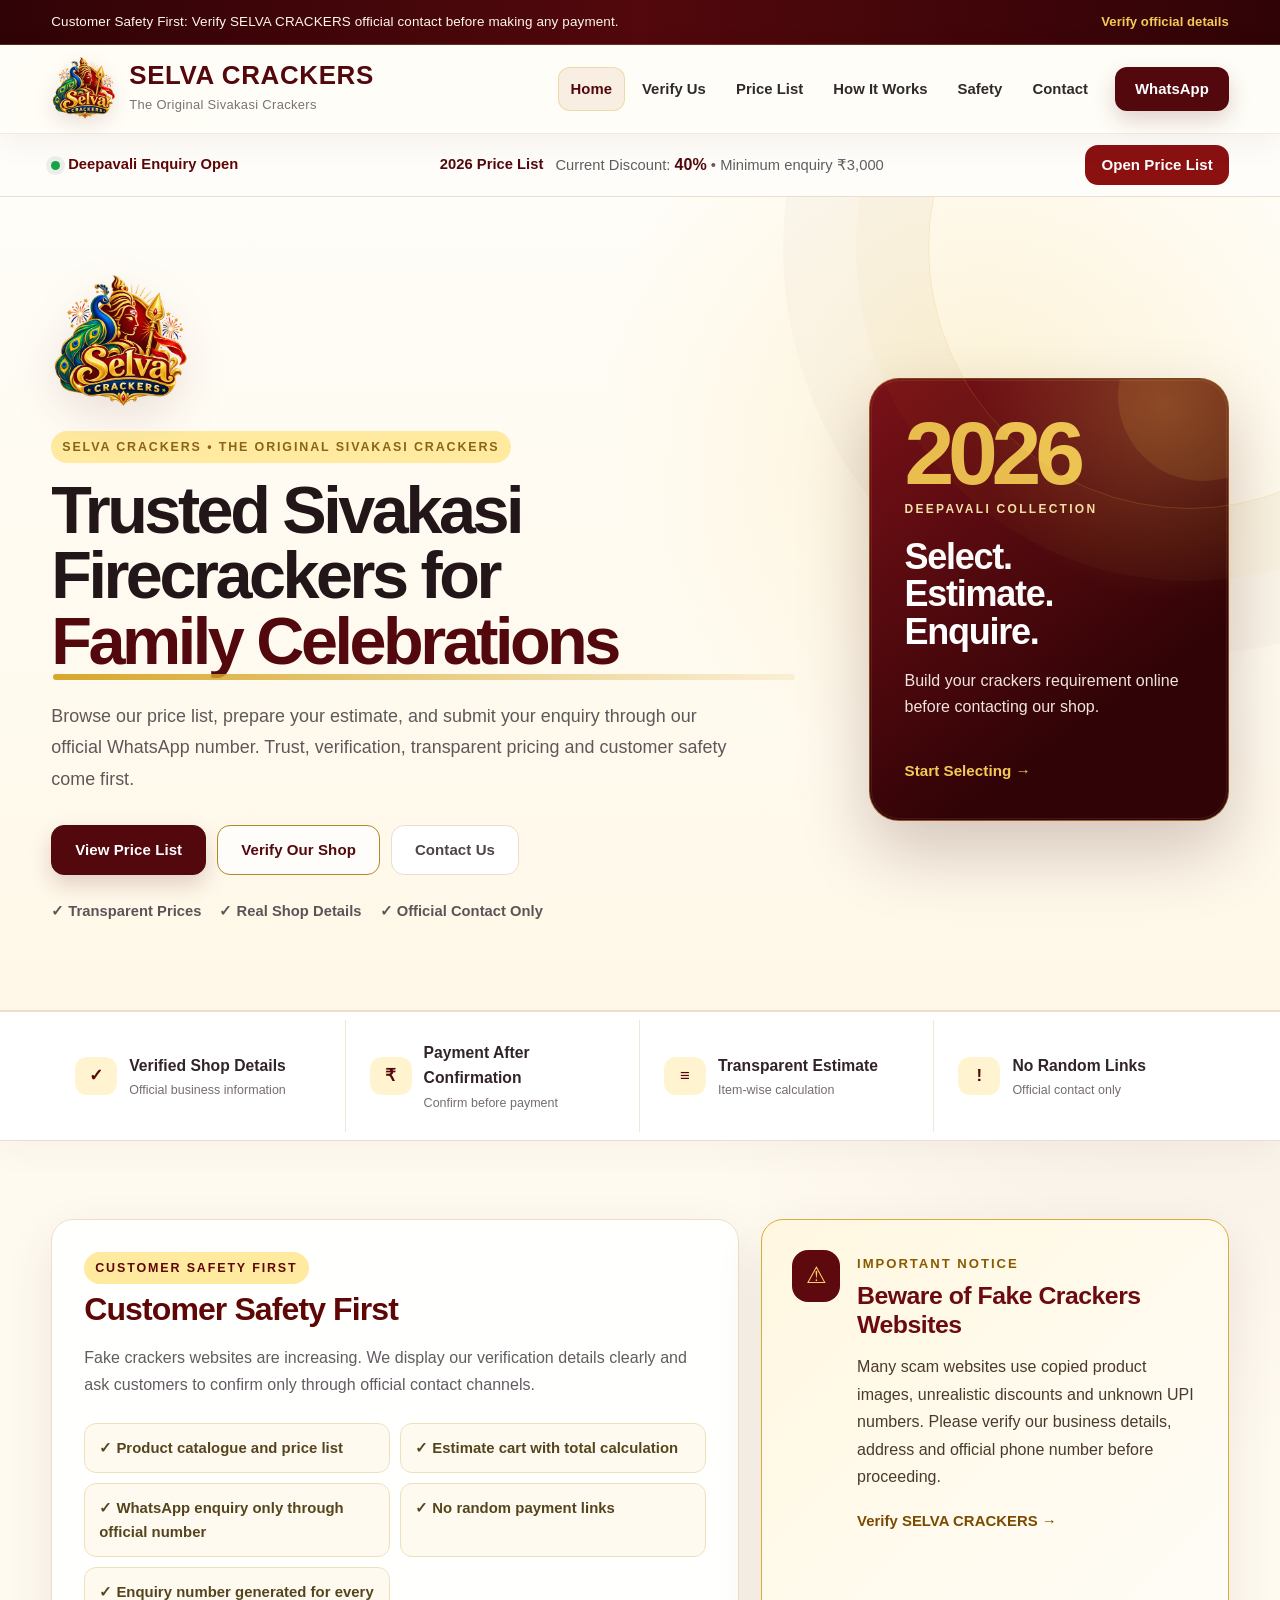
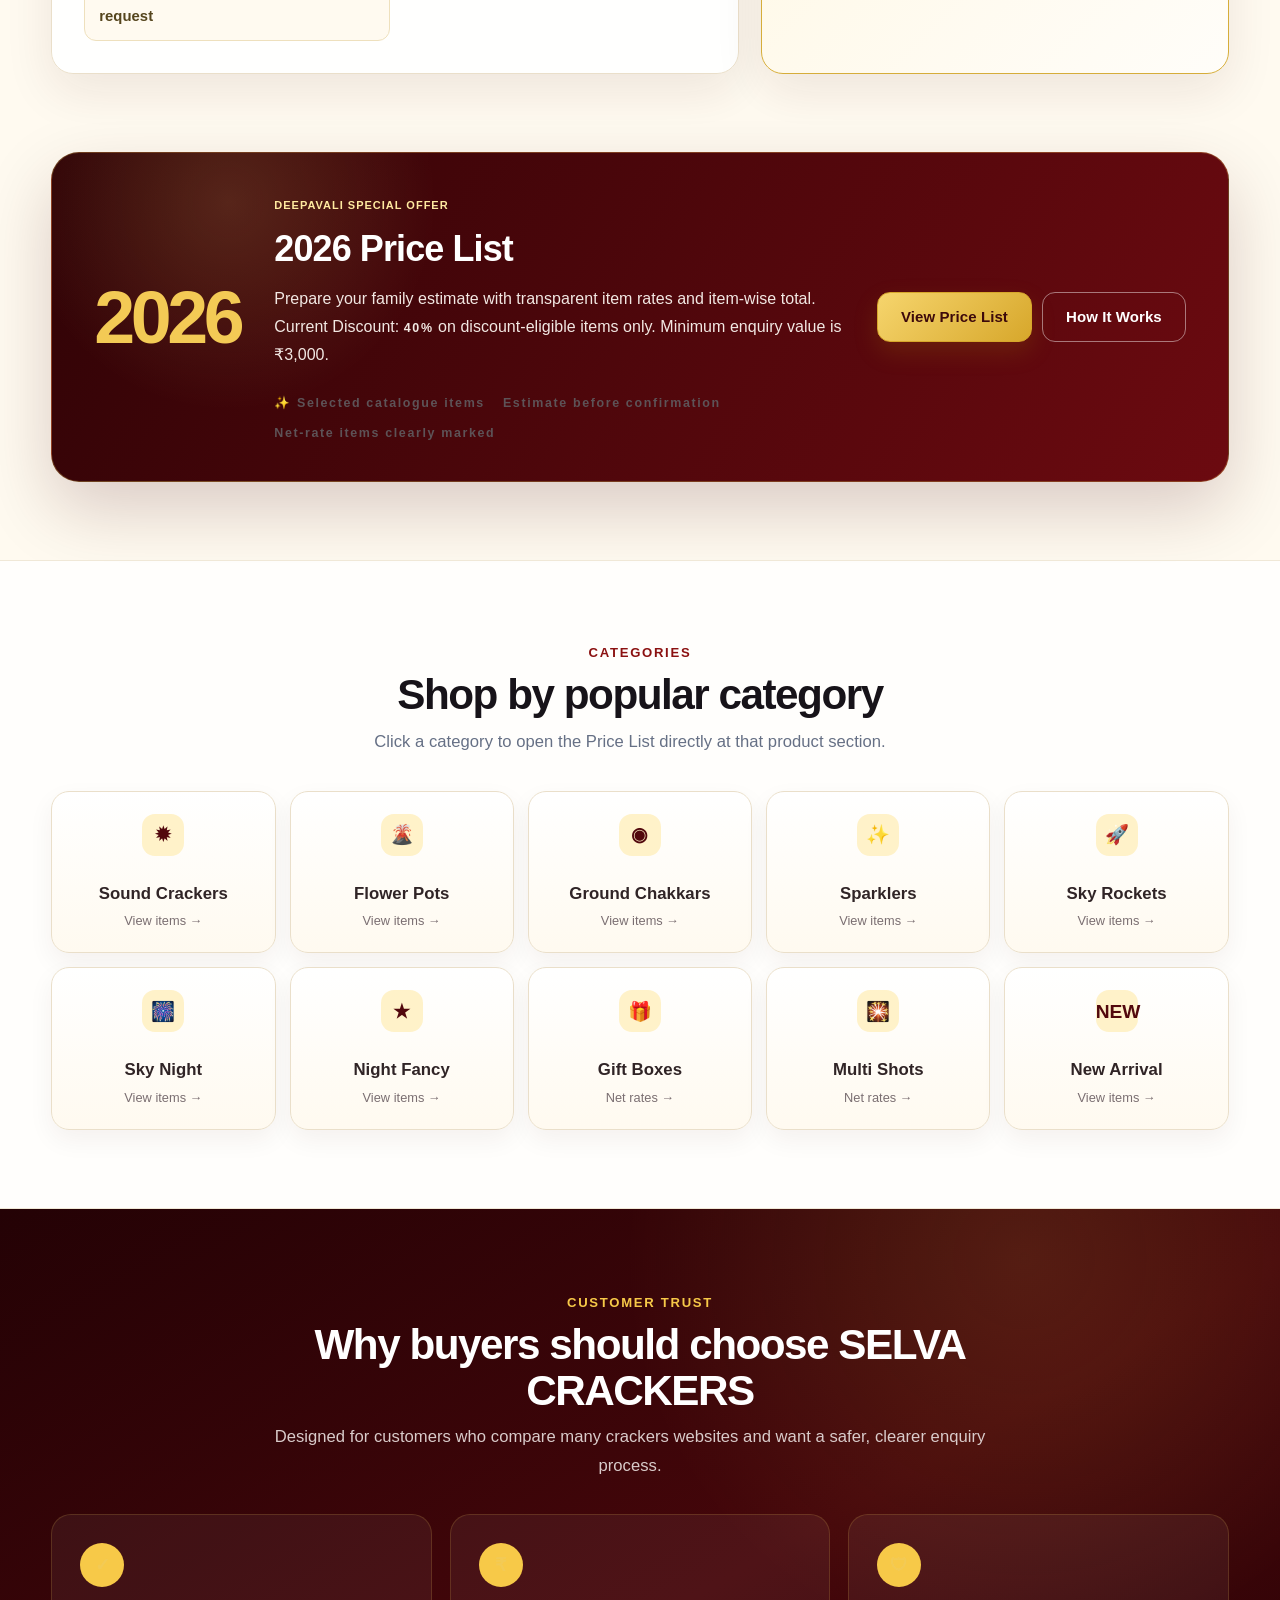
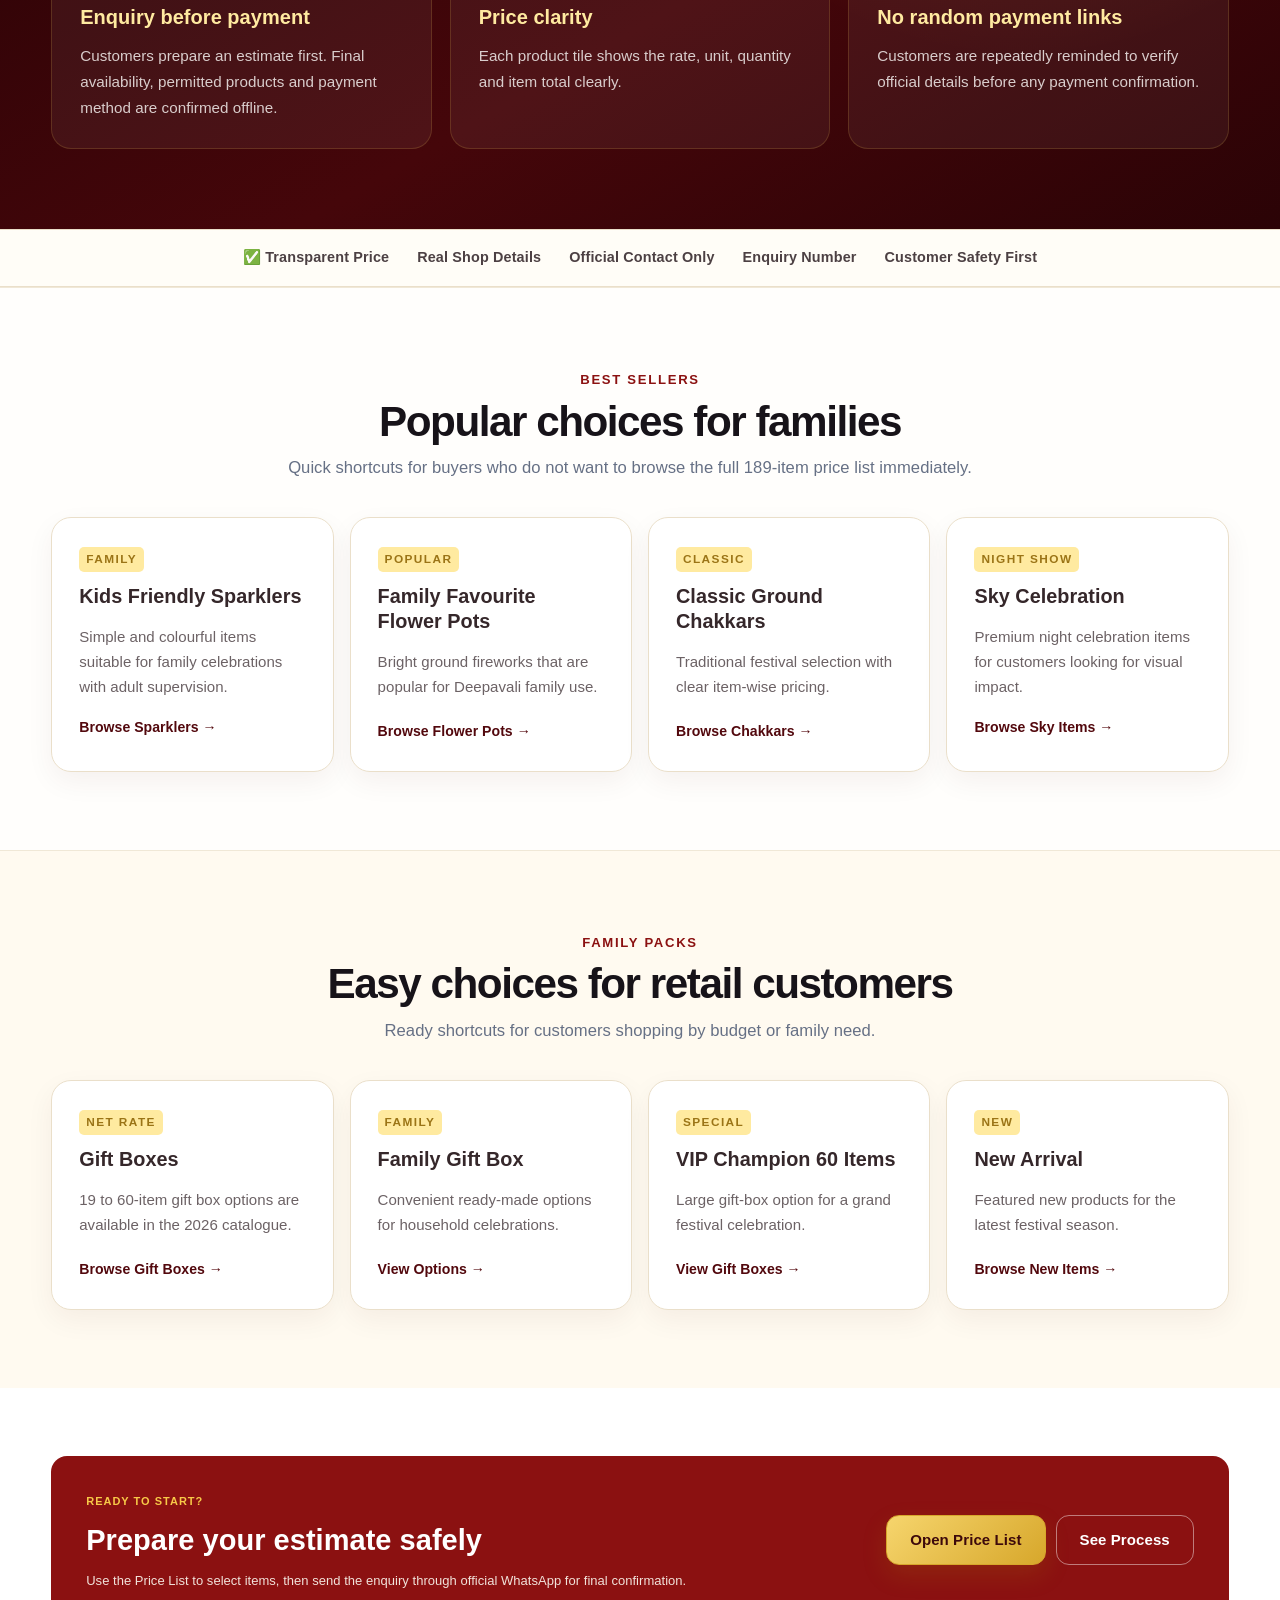
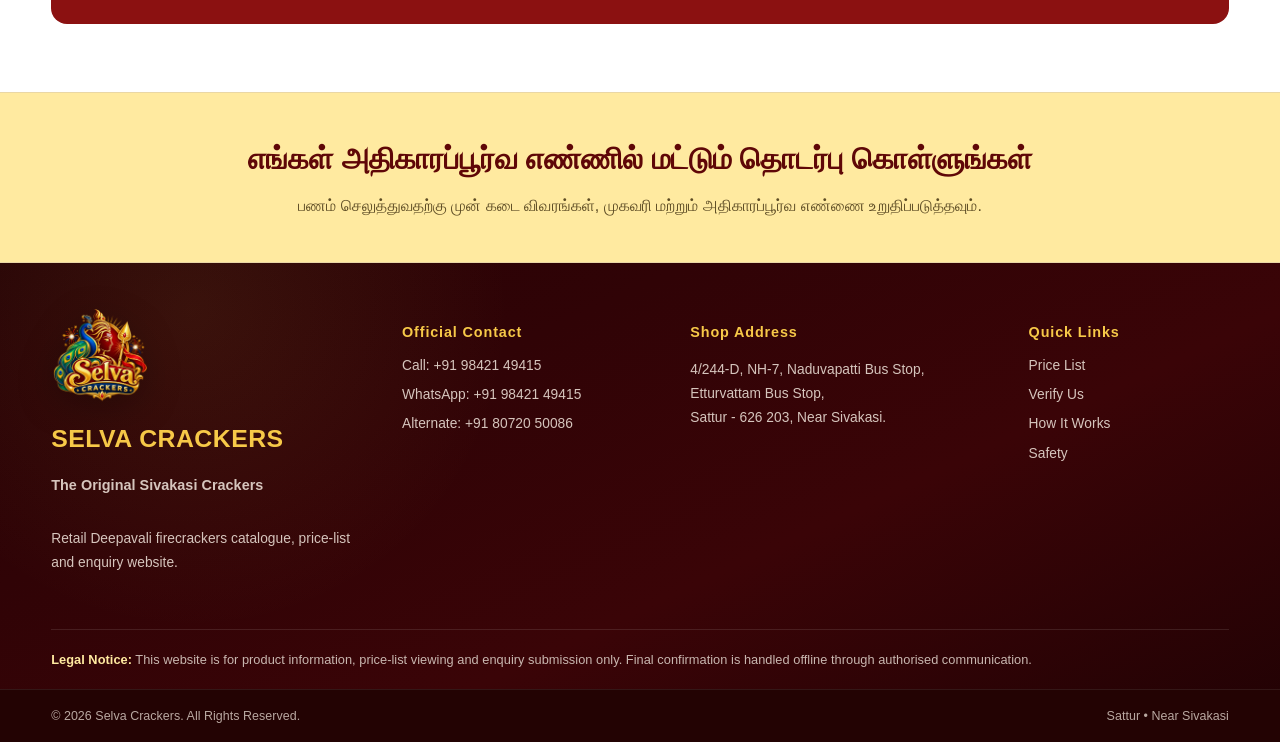
==== commit 5d4ccd9f: "Repair UTF-8 encoding after contrast update" ====
--- a/index.html
+++ b/index.html
@@ -1,4 +1,4 @@
-﻿<!DOCTYPE html>
+<!DOCTYPE html>
 
 <html lang="en-IN">
 <head>
@@ -9,7 +9,7 @@
 <meta content="#52080d" name="theme-color"/>
 <link href="images/favicon.png" rel="icon" type="image/png"/>
 <link href="css/style.css?v=20260925-13" rel="stylesheet"/>
-<link href="css/premium.css?v=20260930-contrast-1" rel="stylesheet"/>
+<link href="css/premium.css?v=20260930-contrast-2" rel="stylesheet"/>
 <meta content="index, follow, max-image-preview:large, max-snippet:-1, max-video-preview:-1" name="robots"/><link href="https://arupra6.github.io/selva-fancy-crackers/" rel="canonical"/><link href="site.webmanifest" rel="manifest"/><link href="images/favicon.png" rel="apple-touch-icon"/><meta content="en_IN" property="og:locale"/><meta content="website" property="og:type"/><meta content="Selva Crackers" property="og:site_name"/><meta content="Selva Crackers Sattur | 2026 Crackers Price List Near Sivakasi" property="og:title"/><meta content="Official Selva Crackers website in Sattur near Sivakasi. Browse the 2026 crackers price list, prepare an estimate and send your enquiry through official WhatsApp." property="og:description"/><meta content="https://arupra6.github.io/selva-fancy-crackers/" property="og:url"/><meta content="https://arupra6.github.io/selva-fancy-crackers/images/social-preview.jpg" property="og:image"/><meta content="1200" property="og:image:width"/><meta content="630" property="og:image:height"/><meta content="Selva Crackers 2026 price list and enquiry" property="og:image:alt"/><meta content="summary_large_image" name="twitter:card"/><meta content="Selva Crackers Sattur | 2026 Crackers Price List Near Sivakasi" name="twitter:title"/><meta content="Official Selva Crackers website in Sattur near Sivakasi. Browse the 2026 crackers price list, prepare an estimate and send your enquiry through official WhatsApp." name="twitter:description"/><meta content="https://arupra6.github.io/selva-fancy-crackers/images/social-preview.jpg" name="twitter:image"/><script type="application/ld+json">{"@context":"https://schema.org","@graph":[{"@type":"WebSite","@id":"https://arupra6.github.io/selva-fancy-crackers/#website","url":"https://arupra6.github.io/selva-fancy-crackers/","name":"Selva Crackers","inLanguage":["en-IN","ta-IN"]},{"@type":"Store","@id":"https://arupra6.github.io/selva-fancy-crackers/#store","name":"SELVA CRACKERS","url":"https://arupra6.github.io/selva-fancy-crackers/","logo":"https://arupra6.github.io/selva-fancy-crackers/images/selva-logo.webp","image":"https://arupra6.github.io/selva-fancy-crackers/images/social-preview.jpg","telephone":["+91 98421 49415","+91 80720 50086"],"address":{"@type":"PostalAddress","streetAddress":"4/244-D, NH-7, Naduvapatti Bus Stop, Etturvattam Bus Stop","addressLocality":"Sattur","postalCode":"626203","addressRegion":"Tamil Nadu","addressCountry":"IN"},"hasMap":"https://maps.app.goo.gl/RDsrQhB2oiyEJXku6","areaServed":["Sattur","Sivakasi","Virudhunagar"],"contactPoint":{"@type":"ContactPoint","telephone":"+91 98421 49415","contactType":"customer service","availableLanguage":["English","Tamil"]}},{"@type":"WebPage","@id":"https://arupra6.github.io/selva-fancy-crackers/#webpage","url":"https://arupra6.github.io/selva-fancy-crackers/","name":"Selva Crackers Sattur | 2026 Crackers Price List Near Sivakasi","description":"Official Selva Crackers website in Sattur near Sivakasi. Browse the 2026 crackers price list, prepare an estimate and send your enquiry through official WhatsApp.","isPartOf":{"@id":"https://arupra6.github.io/selva-fancy-crackers/#website"},"about":{"@id":"https://arupra6.github.io/selva-fancy-crackers/#store"},"inLanguage":["en-IN","ta-IN"]}]}</script></head>
 <body>
 <div class="safety-ribbon">
@@ -24,7 +24,7 @@
 <img alt="Selva Crackers logo" class="brand-logo" height="58" src="images/selva-logo.webp" width="58"/>
 <span class="brand-copy"><strong>SELVA CRACKERS</strong><small>The Original Sivakasi Crackers</small></span>
 </a>
-<button aria-expanded="false" aria-label="Open navigation" class="menu-toggle" id="menuToggle" type="button">â˜°</button>
+<button aria-expanded="false" aria-label="Open navigation" class="menu-toggle" id="menuToggle" type="button">☰</button>
 <nav class="site-nav" id="siteNav">
 <a class="active" href="index.html">Home</a>
 <a class="" href="verify.html">Verify Us</a>
@@ -40,7 +40,7 @@
 <section class="offer-strip">
 <div class="container offer-strip-inner">
 <div><span class="live-dot"></span><strong>Deepavali Enquiry Open</strong></div>
-<div class="offer-strip-copy"><strong>2026 Price List</strong><span>Current Discount: <b data-site-discount="">40%</b> â€¢ Minimum enquiry â‚¹3,000</span></div>
+<div class="offer-strip-copy"><strong>2026 Price List</strong><span>Current Discount: <b data-site-discount="">40%</b> • Minimum enquiry ₹3,000</span></div>
 <a class="small-btn" href="products.html">Open Price List</a>
 </div>
 </section>
@@ -48,79 +48,79 @@
 <div class="container hero-grid">
 <div class="hero-copy">
 <div class="hero-logo-wrap"><img alt="Selva Crackers official logo" class="hero-brand-logo" src="images/selva-logo.webp"/></div>
-<span class="eyebrow">SELVA CRACKERS â€¢ THE ORIGINAL SIVAKASI CRACKERS</span>
+<span class="eyebrow">SELVA CRACKERS • THE ORIGINAL SIVAKASI CRACKERS</span>
 <h1>Trusted Sivakasi Firecrackers for <span>Family Celebrations</span></h1>
 <p>Browse our price list, prepare your estimate, and submit your enquiry through our official WhatsApp number. Trust, verification, transparent pricing and customer safety come first.</p>
 <div class="hero-actions"><a class="btn btn-primary" href="products.html">View Price List</a><a class="btn btn-outline" href="verify.html">Verify Our Shop</a><a class="btn btn-plain" href="contact.html">Contact Us</a></div>
-<div class="hero-points"><span>âœ“ Transparent Prices</span><span>âœ“ Real Shop Details</span><span>âœ“ Official Contact Only</span></div>
+<div class="hero-points"><span>✓ Transparent Prices</span><span>✓ Real Shop Details</span><span>✓ Official Contact Only</span></div>
 </div>
 <aside class="hero-panel">
 <div class="hero-year">2026</div><span>DEEPAVALI COLLECTION</span><h2>Select.<br/>Estimate.<br/>Enquire.</h2>
-<p>Build your crackers requirement online before contacting our shop.</p><a href="products.html">Start Selecting â†’</a>
+<p>Build your crackers requirement online before contacting our shop.</p><a href="products.html">Start Selecting →</a>
 </aside>
 </div>
 </section>
 <section class="trust-band"><div class="container trust-grid">
-<div class="trust-item"><span>âœ“</span><div><strong>Verified Shop Details</strong><small>Official business information</small></div></div>
-<div class="trust-item"><span>â‚¹</span><div><strong>Payment After Confirmation</strong><small>Confirm before payment</small></div></div>
-<div class="trust-item"><span>â‰¡</span><div><strong>Transparent Estimate</strong><small>Item-wise calculation</small></div></div>
+<div class="trust-item"><span>✓</span><div><strong>Verified Shop Details</strong><small>Official business information</small></div></div>
+<div class="trust-item"><span>₹</span><div><strong>Payment After Confirmation</strong><small>Confirm before payment</small></div></div>
+<div class="trust-item"><span>≡</span><div><strong>Transparent Estimate</strong><small>Item-wise calculation</small></div></div>
 <div class="trust-item"><span>!</span><div><strong>No Random Links</strong><small>Official contact only</small></div></div>
 </div></section>
 <section class="section"><div class="container split-cards">
 <article class="info-card"><span class="section-label">CUSTOMER SAFETY FIRST</span><h2>Customer Safety First</h2>
 <p>Fake crackers websites are increasing. We display our verification details clearly and ask customers to confirm only through official contact channels.</p>
-<ul class="check-grid"><li>âœ“ Product catalogue and price list</li><li>âœ“ Estimate cart with total calculation</li><li>âœ“ WhatsApp enquiry only through official number</li><li>âœ“ No random payment links</li><li>âœ“ Enquiry number generated for every request</li></ul>
+<ul class="check-grid"><li>✓ Product catalogue and price list</li><li>✓ Estimate cart with total calculation</li><li>✓ WhatsApp enquiry only through official number</li><li>✓ No random payment links</li><li>✓ Enquiry number generated for every request</li></ul>
 </article>
-<article class="warning-card"><span class="warning-icon">âš </span><div><small>IMPORTANT NOTICE</small><h3>Beware of Fake Crackers Websites</h3><p>Many scam websites use copied product images, unrealistic discounts and unknown UPI numbers. Please verify our business details, address and official phone number before proceeding.</p><a href="verify.html">Verify SELVA CRACKERS â†’</a></div></article>
+<article class="warning-card"><span class="warning-icon">⚠</span><div><small>IMPORTANT NOTICE</small><h3>Beware of Fake Crackers Websites</h3><p>Many scam websites use copied product images, unrealistic discounts and unknown UPI numbers. Please verify our business details, address and official phone number before proceeding.</p><a href="verify.html">Verify SELVA CRACKERS →</a></div></article>
 </div></section>
 <section class="promo-section"><div class="container promo-card">
-<div class="promo-year">2026</div><div><span>DEEPAVALI SPECIAL OFFER</span><h2>2026 Price List</h2><p>Prepare your family estimate with transparent item rates and item-wise total. Current Discount: <strong><span data-site-discount="">40%</span></strong> on discount-eligible items only. Minimum enquiry value is â‚¹3,000.</p><div class="hero-points"><span>âœ¨ Selected catalogue items</span><span>Estimate before confirmation</span><span>Net-rate items clearly marked</span></div></div>
+<div class="promo-year">2026</div><div><span>DEEPAVALI SPECIAL OFFER</span><h2>2026 Price List</h2><p>Prepare your family estimate with transparent item rates and item-wise total. Current Discount: <strong><span data-site-discount="">40%</span></strong> on discount-eligible items only. Minimum enquiry value is ₹3,000.</p><div class="hero-points"><span>✨ Selected catalogue items</span><span>Estimate before confirmation</span><span>Net-rate items clearly marked</span></div></div>
 <div class="inline-actions"><a class="btn btn-gold" href="products.html">View Price List</a><a class="btn btn-light-border" href="how-it-works.html">How It Works</a></div>
 </div></section>
 <section class="section white-section"><div class="container">
 <div class="section-heading"><span>Categories</span><h2>Shop by popular category</h2><p>Click a category to open the Price List directly at that product section.</p></div>
 <div class="category-grid">
-<a href="products.html?category=Sound%20Crackers"><i>âœ¹</i><strong>Sound Crackers</strong><small>View items â†’</small></a>
-<a href="products.html?category=Flower%20Pots"><i>ðŸŒ‹</i><strong>Flower Pots</strong><small>View items â†’</small></a>
-<a href="products.html?category=Ground%20Chakkars"><i>â—‰</i><strong>Ground Chakkars</strong><small>View items â†’</small></a>
-<a href="products.html?category=Sparklers"><i>âœ¨</i><strong>Sparklers</strong><small>View items â†’</small></a>
-<a href="products.html?category=Rocket"><i>ðŸš€</i><strong>Sky Rockets</strong><small>View items â†’</small></a>
-<a href="products.html?category=Combo%20Aerial%20Shot"><i>ðŸŽ†</i><strong>Sky Night</strong><small>View items â†’</small></a>
-<a href="products.html?category=Elite%20Series"><i>â˜…</i><strong>Night Fancy</strong><small>View items â†’</small></a>
-<a href="products.html?category=Gift%20Box"><i>ðŸŽ</i><strong>Gift Boxes</strong><small>Net rates â†’</small></a>
-<a href="products.html?category=Fancy%20Multi%20Shots"><i>ðŸŽ‡</i><strong>Multi Shots</strong><small>Net rates â†’</small></a>
-<a href="products.html?category=New%20Version"><i>NEW</i><strong>New Arrival</strong><small>View items â†’</small></a>
+<a href="products.html?category=Sound%20Crackers"><i>✹</i><strong>Sound Crackers</strong><small>View items →</small></a>
+<a href="products.html?category=Flower%20Pots"><i>🌋</i><strong>Flower Pots</strong><small>View items →</small></a>
+<a href="products.html?category=Ground%20Chakkars"><i>◉</i><strong>Ground Chakkars</strong><small>View items →</small></a>
+<a href="products.html?category=Sparklers"><i>✨</i><strong>Sparklers</strong><small>View items →</small></a>
+<a href="products.html?category=Rocket"><i>🚀</i><strong>Sky Rockets</strong><small>View items →</small></a>
+<a href="products.html?category=Combo%20Aerial%20Shot"><i>🎆</i><strong>Sky Night</strong><small>View items →</small></a>
+<a href="products.html?category=Elite%20Series"><i>★</i><strong>Night Fancy</strong><small>View items →</small></a>
+<a href="products.html?category=Gift%20Box"><i>🎁</i><strong>Gift Boxes</strong><small>Net rates →</small></a>
+<a href="products.html?category=Fancy%20Multi%20Shots"><i>🎇</i><strong>Multi Shots</strong><small>Net rates →</small></a>
+<a href="products.html?category=New%20Version"><i>NEW</i><strong>New Arrival</strong><small>View items →</small></a>
 </div>
 </div></section>
 <section class="dark-section"><div class="container">
 <div class="section-heading light"><span>Customer Trust</span><h2>Why buyers should choose SELVA CRACKERS</h2><p>Designed for customers who compare many crackers websites and want a safer, clearer enquiry process.</p></div>
 <div class="three-grid">
-<article><b>âœ“</b><h3>Enquiry before payment</h3><p>Customers prepare an estimate first. Final availability, permitted products and payment method are confirmed offline.</p></article>
-<article><b>â‚¹</b><h3>Price clarity</h3><p>Each product tile shows the rate, unit, quantity and item total clearly.</p></article>
-<article><b>ðŸ›¡</b><h3>No random payment links</h3><p>Customers are repeatedly reminded to verify official details before any payment confirmation.</p></article>
+<article><b>✓</b><h3>Enquiry before payment</h3><p>Customers prepare an estimate first. Final availability, permitted products and payment method are confirmed offline.</p></article>
+<article><b>₹</b><h3>Price clarity</h3><p>Each product tile shows the rate, unit, quantity and item total clearly.</p></article>
+<article><b>🛡</b><h3>No random payment links</h3><p>Customers are repeatedly reminded to verify official details before any payment confirmation.</p></article>
 </div>
 </div></section>
-<section class="confidence-strip"><div class="container confidence-items"><span>âœ… Transparent Price</span><span>Real Shop Details</span><span>Official Contact Only</span><span>Enquiry Number</span><span>Customer Safety First</span></div></section>
+<section class="confidence-strip"><div class="container confidence-items"><span>✅ Transparent Price</span><span>Real Shop Details</span><span>Official Contact Only</span><span>Enquiry Number</span><span>Customer Safety First</span></div></section>
 <section class="section white-section"><div class="container">
 <div class="section-heading"><span>Best Sellers</span><h2>Popular choices for families</h2><p>Quick shortcuts for buyers who do not want to browse the full 189-item price list immediately.</p></div>
 <div class="popular-grid">
-<a href="products.html?category=Sparklers"><small>FAMILY</small><h3>Kids Friendly Sparklers</h3><p>Simple and colourful items suitable for family celebrations with adult supervision.</p><strong>Browse Sparklers â†’</strong></a>
-<a href="products.html?category=Flower%20Pots"><small>POPULAR</small><h3>Family Favourite Flower Pots</h3><p>Bright ground fireworks that are popular for Deepavali family use.</p><strong>Browse Flower Pots â†’</strong></a>
-<a href="products.html?category=Ground%20Chakkars"><small>CLASSIC</small><h3>Classic Ground Chakkars</h3><p>Traditional festival selection with clear item-wise pricing.</p><strong>Browse Chakkars â†’</strong></a>
-<a href="products.html?category=Combo%20Aerial%20Shot"><small>NIGHT SHOW</small><h3>Sky Celebration</h3><p>Premium night celebration items for customers looking for visual impact.</p><strong>Browse Sky Items â†’</strong></a>
+<a href="products.html?category=Sparklers"><small>FAMILY</small><h3>Kids Friendly Sparklers</h3><p>Simple and colourful items suitable for family celebrations with adult supervision.</p><strong>Browse Sparklers →</strong></a>
+<a href="products.html?category=Flower%20Pots"><small>POPULAR</small><h3>Family Favourite Flower Pots</h3><p>Bright ground fireworks that are popular for Deepavali family use.</p><strong>Browse Flower Pots →</strong></a>
+<a href="products.html?category=Ground%20Chakkars"><small>CLASSIC</small><h3>Classic Ground Chakkars</h3><p>Traditional festival selection with clear item-wise pricing.</p><strong>Browse Chakkars →</strong></a>
+<a href="products.html?category=Combo%20Aerial%20Shot"><small>NIGHT SHOW</small><h3>Sky Celebration</h3><p>Premium night celebration items for customers looking for visual impact.</p><strong>Browse Sky Items →</strong></a>
 </div>
 </div></section>
 <section class="section"><div class="container">
 <div class="section-heading"><span>Family Packs</span><h2>Easy choices for retail customers</h2><p>Ready shortcuts for customers shopping by budget or family need.</p></div>
 <div class="popular-grid">
-<a href="products.html?category=Gift%20Box"><small>NET RATE</small><h3>Gift Boxes</h3><p>19 to 60-item gift box options are available in the 2026 catalogue.</p><strong>Browse Gift Boxes â†’</strong></a>
-<a href="products.html?category=Gift%20Box"><small>FAMILY</small><h3>Family Gift Box</h3><p>Convenient ready-made options for household celebrations.</p><strong>View Options â†’</strong></a>
-<a href="products.html?category=Gift%20Box"><small>SPECIAL</small><h3>VIP Champion 60 Items</h3><p>Large gift-box option for a grand festival celebration.</p><strong>View Gift Boxes â†’</strong></a>
-<a href="products.html?category=New%20Version"><small>NEW</small><h3>New Arrival</h3><p>Featured new products for the latest festival season.</p><strong>Browse New Items â†’</strong></a>
+<a href="products.html?category=Gift%20Box"><small>NET RATE</small><h3>Gift Boxes</h3><p>19 to 60-item gift box options are available in the 2026 catalogue.</p><strong>Browse Gift Boxes →</strong></a>
+<a href="products.html?category=Gift%20Box"><small>FAMILY</small><h3>Family Gift Box</h3><p>Convenient ready-made options for household celebrations.</p><strong>View Options →</strong></a>
+<a href="products.html?category=Gift%20Box"><small>SPECIAL</small><h3>VIP Champion 60 Items</h3><p>Large gift-box option for a grand festival celebration.</p><strong>View Gift Boxes →</strong></a>
+<a href="products.html?category=New%20Version"><small>NEW</small><h3>New Arrival</h3><p>Featured new products for the latest festival season.</p><strong>Browse New Items →</strong></a>
 </div>
 </div></section>
 <section class="cta-section"><div class="container cta-card"><div><span>READY TO START?</span><h2>Prepare your estimate safely</h2><p>Use the Price List to select items, then send the enquiry through official WhatsApp for final confirmation.</p></div><div class="inline-actions"><a class="btn btn-gold" href="products.html">Open Price List</a><a class="btn btn-light-border" href="how-it-works.html">See Process</a></div></div></section>
-<section class="tamil-band"><div class="container"><h2>à®Žà®™à¯à®•à®³à¯ à®…à®¤à®¿à®•à®¾à®°à®ªà¯à®ªà¯‚à®°à¯à®µ à®Žà®£à¯à®£à®¿à®²à¯ à®®à®Ÿà¯à®Ÿà¯à®®à¯ à®¤à¯Šà®Ÿà®°à¯à®ªà¯ à®•à¯Šà®³à¯à®³à¯à®™à¯à®•à®³à¯</h2><p>à®ªà®£à®®à¯ à®šà¯†à®²à¯à®¤à¯à®¤à¯à®µà®¤à®±à¯à®•à¯ à®®à¯à®©à¯ à®•à®Ÿà¯ˆ à®µà®¿à®µà®°à®™à¯à®•à®³à¯, à®®à¯à®•à®µà®°à®¿ à®®à®±à¯à®±à¯à®®à¯ à®…à®¤à®¿à®•à®¾à®°à®ªà¯à®ªà¯‚à®°à¯à®µ à®Žà®£à¯à®£à¯ˆ à®‰à®±à¯à®¤à®¿à®ªà¯à®ªà®Ÿà¯à®¤à¯à®¤à®µà¯à®®à¯.</p></div></section>
+<section class="tamil-band"><div class="container"><h2>எங்கள் அதிகாரப்பூர்வ எண்ணில் மட்டும் தொடர்பு கொள்ளுங்கள்</h2><p>பணம் செலுத்துவதற்கு முன் கடை விவரங்கள், முகவரி மற்றும் அதிகாரப்பூர்வ எண்ணை உறுதிப்படுத்தவும்.</p></div></section>
 </main>
 <footer class="site-footer" id="contact">
 <div class="container footer-grid">
@@ -149,8 +149,8 @@
 </div>
 </div>
 <div class="container footer-legal"><strong>Legal Notice:</strong> This website is for product information, price-list viewing and enquiry submission only. Final confirmation is handled offline through authorised communication.</div>
-<div class="footer-bottom"><div class="container footer-bottom-inner"><span>Â© 2026 Selva Crackers. All Rights Reserved.</span><span>Sattur â€¢ Near Sivakasi</span></div></div>
+<div class="footer-bottom"><div class="container footer-bottom-inner"><span>© 2026 Selva Crackers. All Rights Reserved.</span><span>Sattur • Near Sivakasi</span></div></div>
 </footer>
 <script src="js/app.js?v=20260925-13"></script>
 </body>
-</html>
+</html>
